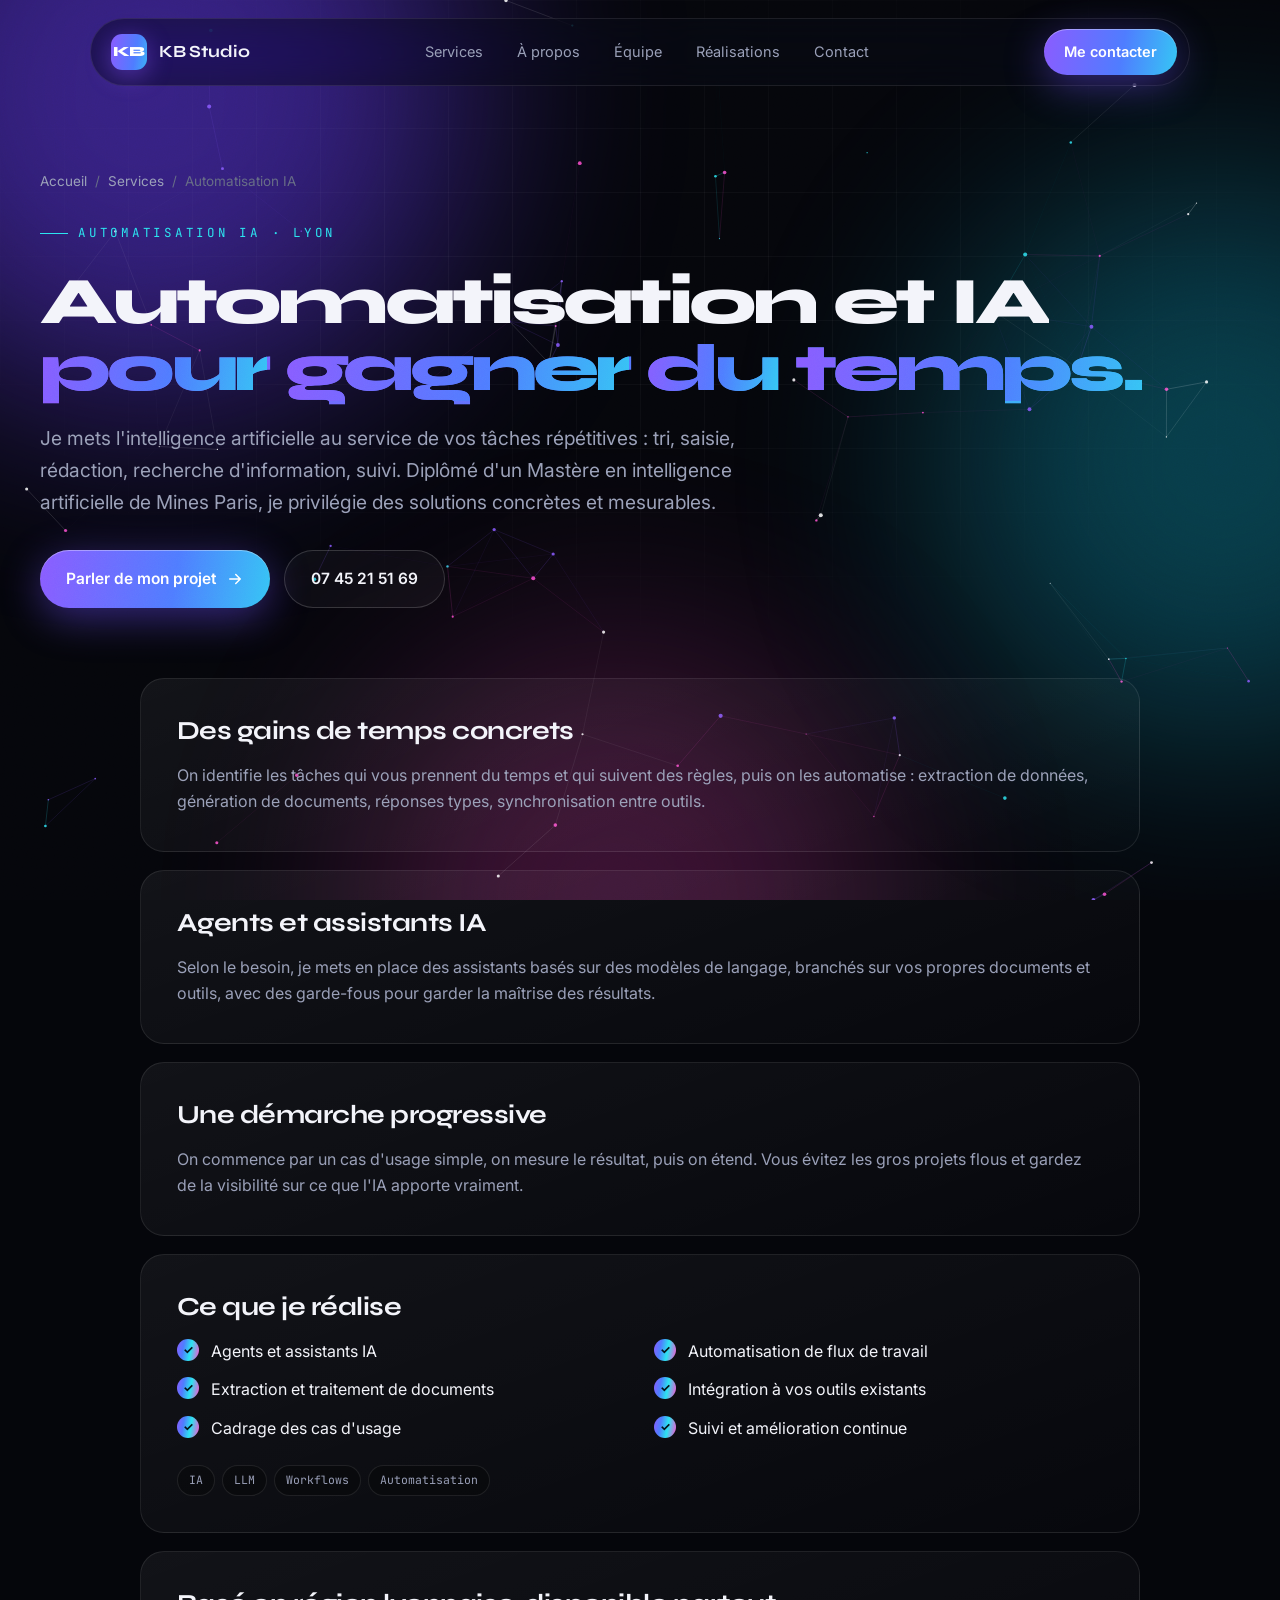
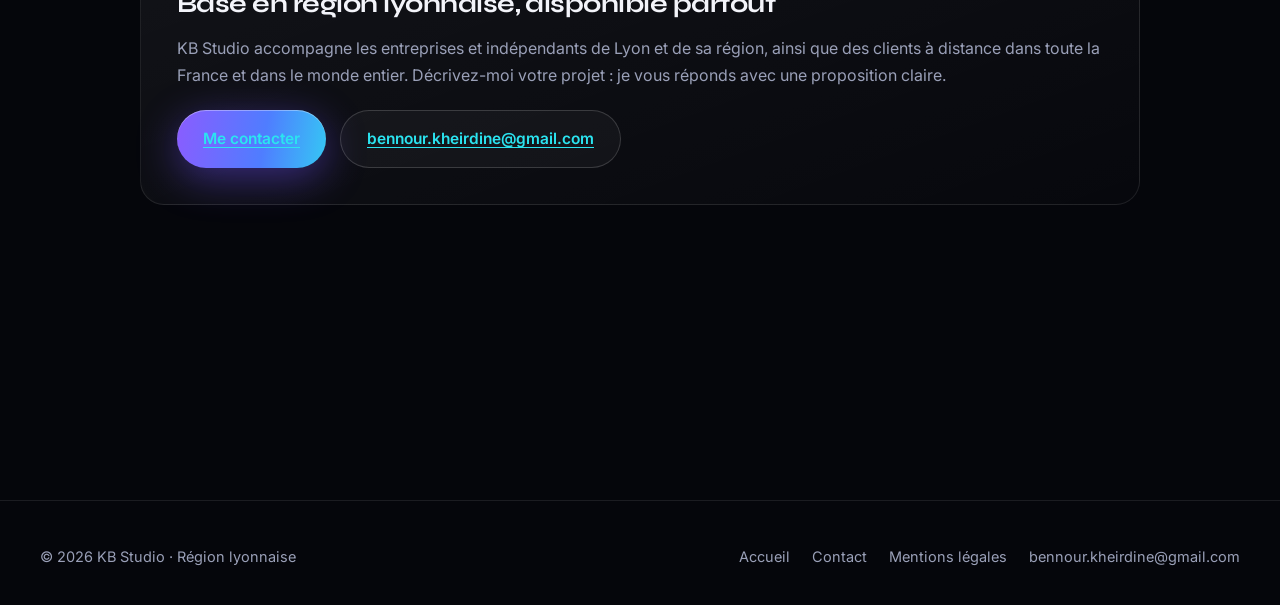
==== automatisation-ia-lyon.html @ 88b9b955 "Add files via upload" ====
<!doctype html>
<html lang="fr">
<head>
  <meta charset="utf-8">
  <meta name="viewport" content="width=device-width, initial-scale=1">
  <title>Automatisation et IA à Lyon | KB Studio</title>
  <meta name="description" content="Automatisation par intelligence artificielle en région lyonnaise : agents, assistants et flux automatisés pour faire gagner du temps à vos équipes.">
  <meta name="author" content="Kheir-dine Bennour">
  <meta name="robots" content="index, follow, max-image-preview:large">
  <link rel="canonical" href="https://kheirdine69.github.io/kb-studio/automatisation-ia-lyon.html">
  <meta property="og:type" content="website">
  <meta property="og:locale" content="fr_FR">
  <meta property="og:site_name" content="KB Studio">
  <meta property="og:title" content="Automatisation et IA à Lyon | KB Studio">
  <meta property="og:description" content="Automatisation par intelligence artificielle en région lyonnaise : agents, assistants et flux automatisés pour faire gagner du temps à vos équipes.">
  <meta property="og:url" content="https://kheirdine69.github.io/kb-studio/automatisation-ia-lyon.html">
  <meta property="og:image" content="https://kheirdine69.github.io/kb-studio/og-image.png">
  <meta name="twitter:card" content="summary_large_image">
  <script type="application/ld+json">{"@context":"https://schema.org","@graph":[{"@type":"Service","name":"Automatisation IA à Lyon","description":"Automatisation par intelligence artificielle en région lyonnaise : agents, assistants et flux automatisés pour faire gagner du temps à vos équipes.","url":"https://kheirdine69.github.io/kb-studio/automatisation-ia-lyon.html","serviceType":"Automatisation IA","provider":{"@type":"ProfessionalService","name":"KB Studio","url":"https://kheirdine69.github.io/kb-studio/","telephone":"+33745215169","email":"bennour.kheirdine@gmail.com"},"areaServed":[{"@type":"City","name":"Lyon"},{"@type":"Country","name":"France"}]},{"@type":"BreadcrumbList","itemListElement":[{"@type":"ListItem","position":1,"name":"Accueil","item":"https://kheirdine69.github.io/kb-studio/"},{"@type":"ListItem","position":2,"name":"Automatisation IA","item":"https://kheirdine69.github.io/kb-studio/automatisation-ia-lyon.html"}]}]}</script>
  <meta name="theme-color" content="#05060b">
  <link rel="icon" href="data:image/svg+xml,%3Csvg xmlns='http://www.w3.org/2000/svg' viewBox='0 0 64 64'%3E%3Cdefs%3E%3ClinearGradient id='g' x1='0' y1='0' x2='1' y2='1'%3E%3Cstop stop-color='%238b5cff'/%3E%3Cstop offset='1' stop-color='%232be4f0'/%3E%3C/linearGradient%3E%3C/defs%3E%3Crect width='64' height='64' rx='18' fill='url(%23g)'/%3E%3Ctext x='32' y='42' font-family='Arial' font-weight='800' font-size='26' fill='white' text-anchor='middle'%3EKB%3C/text%3E%3C/svg%3E">
  <link rel="preconnect" href="https://fonts.googleapis.com">
  <link rel="preconnect" href="https://fonts.gstatic.com" crossorigin>
  <link href="https://fonts.googleapis.com/css2?family=Inter:wght@400;500;600&family=JetBrains+Mono:wght@400;500&family=Syne:wght@600;700;800&display=swap" rel="stylesheet">
  <link rel="stylesheet" href="styles.css">
  <script>document.documentElement.classList.add("js");</script>
</head>
<body>

  <div class="backdrop" aria-hidden="true">
    <div class="blob b1"></div><div class="blob b2"></div><div class="blob b3"></div>
    <div class="grid-bg"></div>
  </div>
  <canvas id="particles" aria-hidden="true"></canvas>
  <div class="grain" aria-hidden="true"></div>
  <div class="progress" aria-hidden="true"></div>
  <div class="cursor-ring" aria-hidden="true"></div>
  <div class="cursor-dot" aria-hidden="true"></div>

  <header class="nav">
    <a class="brand" href="index.html"><span class="brand-mark">KB</span>KB Studio</a>
    <nav class="nav-links" aria-label="Navigation principale">
      <a href="index.html#services" class="active">Services</a>
      <a href="index.html#apropos">À propos</a>
      <a href="index.html#equipe">Équipe</a>
      <a href="index.html#projet">Réalisations</a>
      <a href="contact.html">Contact</a>
    </nav>
    <div class="nav-cta">
      <a class="btn btn-primary btn-sm magnetic" href="contact.html">Me contacter</a>
      <button class="burger" aria-label="Ouvrir le menu" aria-expanded="false"><i></i><i></i></button>
    </div>
  </header>
  <nav class="mobile-menu" aria-label="Menu mobile">
    <a href="index.html">Accueil</a>
    <a href="index.html#services">Services</a>
    <a href="index.html#apropos">À propos</a>
    <a href="index.html#projet">Réalisations</a>
    <a href="contact.html" class="grad">Contact →</a>
  </nav>

  <main>
    <section class="contact-hero svc">
      <div class="wrap">
        <nav class="crumbs reveal" aria-label="Fil d'Ariane"><a href="index.html">Accueil</a><span>/</span><a href="index.html#services">Services</a><span>/</span>Automatisation IA</nav>
        <span class="eyebrow reveal">Automatisation IA · Lyon</span>
        <h1 data-split style="--d:100ms">Automatisation et IA<br><span class="grad">pour gagner du temps.</span></h1>
        <p class="lead reveal" style="--d:500ms">Je mets l'intelligence artificielle au service de vos tâches répétitives : tri, saisie, rédaction, recherche d'information, suivi. Diplômé d'un Mastère en intelligence artificielle de Mines Paris, je privilégie des solutions concrètes et mesurables.</p>
        <div class="hero-actions reveal" style="--d:650ms">
          <a class="btn btn-primary magnetic" href="contact.html">Parler de mon projet
            <svg viewBox="0 0 24 24" fill="none" stroke="currentColor" stroke-width="2" stroke-linecap="round" stroke-linejoin="round"><path d="M5 12h14M13 6l6 6-6 6"/></svg>
          </a>
          <a class="btn btn-ghost magnetic" href="tel:+33745215169">07 45 21 51 69</a>
        </div>
      </div>
    </section>

    <section style="padding-top:30px; padding-bottom:50px">
      <div class="wrap legal wide" data-stagger>
        <article class="legal-card reveal">
          <h2>Des gains de temps concrets</h2>
          <p>On identifie les tâches qui vous prennent du temps et qui suivent des règles, puis on les automatise : extraction de données, génération de documents, réponses types, synchronisation entre outils.</p>
        </article>

        <article class="legal-card reveal">
          <h2>Agents et assistants IA</h2>
          <p>Selon le besoin, je mets en place des assistants basés sur des modèles de langage, branchés sur vos propres documents et outils, avec des garde-fous pour garder la maîtrise des résultats.</p>
        </article>

        <article class="legal-card reveal">
          <h2>Une démarche progressive</h2>
          <p>On commence par un cas d'usage simple, on mesure le résultat, puis on étend. Vous évitez les gros projets flous et gardez de la visibilité sur ce que l'IA apporte vraiment.</p>
        </article>

        <article class="legal-card reveal">
          <h2>Ce que je réalise</h2>
          <ul class="checks">
            <li>Agents et assistants IA</li>
            <li>Automatisation de flux de travail</li>
            <li>Extraction et traitement de documents</li>
            <li>Intégration à vos outils existants</li>
            <li>Cadrage des cas d'usage</li>
            <li>Suivi et amélioration continue</li>
          </ul>
          <div class="tags" style="margin-top:24px"><span>IA</span><span>LLM</span><span>Workflows</span><span>Automatisation</span></div>
        </article>

        <article class="legal-card reveal">
          <h2>Basé en région lyonnaise, disponible partout</h2>
          <p>KB Studio accompagne les entreprises et indépendants de Lyon et de sa région, ainsi que des clients à distance dans toute la France et dans le monde entier. Décrivez-moi votre projet : je vous réponds avec une proposition claire.</p>
          <div class="hero-actions" style="margin-top:22px">
            <a class="btn btn-primary magnetic" href="contact.html">Me contacter</a>
            <a class="btn btn-ghost magnetic" href="mailto:bennour.kheirdine@gmail.com">bennour.kheirdine@gmail.com</a>
          </div>
        </article>

        <article class="legal-card reveal">
          <h2>Mes autres services</h2>
          <div class="related">
            <a class="btn btn-ghost btn-sm" href="creation-site-web-lyon.html">Création de site web</a>
            <a class="btn btn-ghost btn-sm" href="developpement-application-mobile-lyon.html">Application mobile</a>
            <a class="btn btn-ghost btn-sm" href="creation-logiciel-sur-mesure-lyon.html">Logiciel sur mesure</a>
            <a class="btn btn-ghost btn-sm" href="solutions-cloud-lyon.html">Solutions cloud</a>
            <a class="btn btn-ghost btn-sm" href="conseil-informatique-lyon.html">Conseil informatique</a>
          </div>
        </article>
      </div>
    </section>
  </main>

  <footer>
    <div class="wrap">
      <div class="foot">
        <span>© <span data-year>2026</span> KB Studio · Région lyonnaise</span>
        <div class="foot-links">
          <a href="index.html">Accueil</a>
          <a href="contact.html">Contact</a>
          <a href="mentions-legales.html">Mentions légales</a>
          <a href="mailto:bennour.kheirdine@gmail.com">bennour.kheirdine@gmail.com</a>
        </div>
      </div>
    </div>
  </footer>

  <script src="script.js"></script>
</body>
</html>
---- styles.css ----
/* ==========================================================
   Kheir-dine Bennour — Portfolio
   ========================================================== */
:root {
  --bg: #05060b;
  --bg-2: #0a0c15;
  --panel: rgba(255, 255, 255, 0.035);
  --panel-2: rgba(255, 255, 255, 0.06);
  --line: rgba(255, 255, 255, 0.09);
  --line-2: rgba(255, 255, 255, 0.16);
  --text: #f3f4fa;
  --muted: #9aa0b8;
  --dim: #666c85;
  --violet: #8b5cff;
  --blue: #4f7dff;
  --cyan: #2be4f0;
  --pink: #ff4fd0;
  --lime: #b6ff5c;
  --grad: linear-gradient(100deg, #8b5cff 0%, #4f7dff 30%, #2be4f0 60%, #ff4fd0 100%);
  --display: "Syne", "Segoe UI", system-ui, sans-serif;
  --body: "Inter", "Segoe UI", system-ui, sans-serif;
  --mono: "JetBrains Mono", ui-monospace, Consolas, monospace;
  --ease: cubic-bezier(0.16, 1, 0.3, 1);
  --wrap: 1200px;
}

*,
*::before,
*::after { box-sizing: border-box; }

html { scroll-behavior: smooth; -webkit-text-size-adjust: 100%; overflow-x: clip; }
main, footer { overflow-x: clip; }

body {
  margin: 0;
  background: var(--bg);
  color: var(--text);
  font-family: var(--body);
  font-size: 17px;
  line-height: 1.65;
  overflow-x: hidden;
  -webkit-font-smoothing: antialiased;
}

h1, h2, h3, p { margin: 0; }
a { color: inherit; text-decoration: none; }
button { font: inherit; color: inherit; background: none; border: 0; cursor: pointer; }
img, svg, canvas { display: block; max-width: 100%; }
::selection { background: var(--violet); color: #fff; }

::-webkit-scrollbar { width: 10px; }
::-webkit-scrollbar-track { background: var(--bg); }
::-webkit-scrollbar-thumb { background: linear-gradient(var(--violet), var(--cyan)); border-radius: 10px; }

.wrap { width: min(var(--wrap), 100% - 48px); margin-inline: auto; }

/* ---------- Fond : aurores, grille, grain ---------- */
.backdrop { position: fixed; inset: 0; z-index: -2; overflow: hidden; pointer-events: none; }
.blob { position: absolute; border-radius: 50%; filter: blur(110px); opacity: 0.5; will-change: transform; }
.blob.b1 { width: 620px; height: 620px; background: #6a3dff; top: -220px; left: -160px; animation: drift1 22s ease-in-out infinite alternate; }
.blob.b2 { width: 560px; height: 560px; background: #0fb8d8; top: 20%; right: -220px; opacity: 0.32; animation: drift2 26s ease-in-out infinite alternate; }
.blob.b3 { width: 520px; height: 520px; background: #ff3fc4; bottom: -260px; left: 28%; opacity: 0.22; animation: drift3 30s ease-in-out infinite alternate; }
@keyframes drift1 { to { transform: translate(180px, 140px) scale(1.2); } }
@keyframes drift2 { to { transform: translate(-220px, 160px) scale(0.85); } }
@keyframes drift3 { to { transform: translate(140px, -200px) scale(1.25); } }

.grid-bg {
  position: absolute; inset: 0;
  background-image:
    linear-gradient(rgba(255, 255, 255, 0.035) 1px, transparent 1px),
    linear-gradient(90deg, rgba(255, 255, 255, 0.035) 1px, transparent 1px);
  background-size: 64px 64px;
  mask-image: radial-gradient(ellipse 80% 60% at 50% 30%, #000 20%, transparent 75%);
  -webkit-mask-image: radial-gradient(ellipse 80% 60% at 50% 30%, #000 20%, transparent 75%);
}
.grain {
  position: fixed; inset: 0; z-index: 90; pointer-events: none; opacity: 0.07; mix-blend-mode: overlay;
  background-image: url("data:image/svg+xml,%3Csvg xmlns='http://www.w3.org/2000/svg' width='220' height='220'%3E%3Cfilter id='n'%3E%3CfeTurbulence type='fractalNoise' baseFrequency='.9' numOctaves='2' stitchTiles='stitch'/%3E%3C/filter%3E%3Crect width='100%25' height='100%25' filter='url(%23n)'/%3E%3C/svg%3E");
}
#particles { position: fixed; inset: 0; z-index: -1; width: 100%; height: 100%; pointer-events: none; }

/* ---------- Chargement ---------- */
.loader {
  position: fixed; inset: 0; z-index: 200; background: var(--bg);
  display: grid; place-items: center;
  transition: transform 0.9s var(--ease), border-radius 0.9s var(--ease);
}
.loader.done { transform: translateY(-101%); border-radius: 0 0 50% 50% / 0 0 12% 12%; }
.loader-inner { text-align: center; }
.loader-mark {
  font-family: var(--display); font-weight: 800; font-size: clamp(64px, 12vw, 130px); letter-spacing: -0.04em; line-height: 1;
  background: var(--grad); background-size: 200% 100%; -webkit-background-clip: text; background-clip: text; color: transparent;
  animation: shine 2s linear infinite;
}
.loader-bar { width: 220px; height: 2px; background: var(--line); margin: 22px auto 12px; overflow: hidden; border-radius: 2px; }
.loader-bar i { display: block; height: 100%; width: 0; background: var(--grad); }
.loader-count { font-family: var(--mono); font-size: 13px; color: var(--muted); letter-spacing: 0.2em; }
html:not(.js) .loader { display: none; }

/* ---------- Barre de progression + curseur ---------- */
.progress { position: fixed; top: 0; left: 0; height: 3px; width: 100%; transform-origin: 0 50%; transform: scaleX(0); background: var(--grad); z-index: 120; }
.cursor-dot, .cursor-ring { position: fixed; top: 0; left: 0; z-index: 150; pointer-events: none; border-radius: 50%; opacity: 0; }
.cursor-dot { width: 6px; height: 6px; margin: -3px 0 0 -3px; background: #fff; }
.cursor-ring {
  width: 38px; height: 38px; margin: -19px 0 0 -19px; border: 1px solid rgba(255, 255, 255, 0.5);
  transition: width 0.3s var(--ease), height 0.3s var(--ease), margin 0.3s var(--ease), background 0.3s, border-color 0.3s;
}
.cursor-ring.hover { width: 68px; height: 68px; margin: -34px 0 0 -34px; background: rgba(139, 92, 255, 0.18); border-color: rgba(139, 92, 255, 0.8); }
body.has-cursor .cursor-dot, body.has-cursor .cursor-ring { opacity: 1; }
@media (hover: none), (pointer: coarse) { .cursor-dot, .cursor-ring { display: none; } }

/* ---------- Navigation ---------- */
.nav {
  position: fixed; top: 18px; left: 50%; z-index: 100; transform: translateX(-50%);
  width: min(1100px, 100% - 32px);
  display: flex; align-items: center; justify-content: space-between; gap: 16px;
  padding: 10px 12px 10px 20px; border-radius: 999px;
  background: rgba(10, 12, 21, 0.55); border: 1px solid var(--line);
  backdrop-filter: blur(18px) saturate(160%); -webkit-backdrop-filter: blur(18px) saturate(160%);
  transition: transform 0.5s var(--ease), background 0.3s;
}
.nav.hide { transform: translate(-50%, -140%); }
.brand { display: flex; align-items: center; gap: 12px; font-family: var(--display); font-weight: 700; font-size: 17px; letter-spacing: -0.01em; }
.brand-mark {
  width: 36px; height: 36px; border-radius: 11px; display: grid; place-items: center;
  font-size: 14px; font-weight: 800; color: #fff; background: var(--grad); background-size: 220% 220%;
  animation: gradmove 6s ease infinite; box-shadow: 0 6px 24px rgba(139, 92, 255, 0.45);
}
@keyframes gradmove { 0%, 100% { background-position: 0% 50%; } 50% { background-position: 100% 50%; } }
.nav-links { display: flex; align-items: center; gap: 4px; }
.nav-links a { position: relative; padding: 9px 15px; font-size: 14.5px; color: var(--muted); border-radius: 999px; transition: color 0.25s, background 0.25s; }
.nav-links a:hover, .nav-links a.active { color: var(--text); background: var(--panel-2); }
.nav-cta { display: flex; align-items: center; gap: 10px; }
.burger { display: none; width: 44px; height: 44px; border-radius: 50%; background: var(--panel-2); position: relative; }
.burger i { position: absolute; left: 13px; right: 13px; height: 2px; background: #fff; border-radius: 2px; transition: transform 0.35s var(--ease), top 0.35s var(--ease); }
.burger i:nth-child(1) { top: 17px; }
.burger i:nth-child(2) { top: 25px; }
body.menu-open .burger i:nth-child(1) { top: 21px; transform: rotate(45deg); }
body.menu-open .burger i:nth-child(2) { top: 21px; transform: rotate(-45deg); }

.mobile-menu {
  position: fixed; inset: 0; z-index: 95; background: rgba(5, 6, 11, 0.94);
  backdrop-filter: blur(20px); -webkit-backdrop-filter: blur(20px);
  display: flex; flex-direction: column; justify-content: center; gap: 6px; padding: 32px;
  opacity: 0; visibility: hidden; transition: opacity 0.4s, visibility 0.4s;
}
body.menu-open .mobile-menu { opacity: 1; visibility: visible; }
.mobile-menu a { font-family: var(--display); font-weight: 700; font-size: clamp(34px, 9vw, 54px); letter-spacing: -0.03em; line-height: 1.25; transform: translateY(24px); opacity: 0; transition: transform 0.6s var(--ease), opacity 0.6s; }
body.menu-open .mobile-menu a { transform: none; opacity: 1; }
body.menu-open .mobile-menu a:nth-child(2) { transition-delay: 0.05s; }
body.menu-open .mobile-menu a:nth-child(3) { transition-delay: 0.1s; }
body.menu-open .mobile-menu a:nth-child(4) { transition-delay: 0.15s; }
body.menu-open .mobile-menu a:nth-child(5) { transition-delay: 0.2s; }

/* ---------- Boutons ---------- */
.btn {
  position: relative; display: inline-flex; align-items: center; gap: 10px; isolation: isolate;
  padding: 15px 26px; border-radius: 999px; font-weight: 600; font-size: 15.5px; white-space: nowrap;
  transition: transform 0.35s var(--ease), box-shadow 0.35s, background 0.3s, border-color 0.3s; will-change: transform;
}
.btn svg { width: 18px; height: 18px; transition: transform 0.35s var(--ease); }
.btn:hover svg { transform: translateX(4px); }
.btn-primary { color: #fff; background: var(--grad); background-size: 200% 100%; animation: shine 5s linear infinite; box-shadow: 0 10px 40px rgba(111, 80, 255, 0.45), inset 0 1px 0 rgba(255, 255, 255, 0.35); }
.btn-primary:hover { box-shadow: 0 16px 60px rgba(79, 125, 255, 0.65), inset 0 1px 0 rgba(255, 255, 255, 0.35); }
.btn-ghost { border: 1px solid var(--line-2); background: var(--panel); }
.btn-ghost:hover { background: var(--panel-2); border-color: rgba(255, 255, 255, 0.35); }
.btn-sm { padding: 11px 20px; font-size: 14.5px; }
@keyframes shine { to { background-position: -200% 0; } }

/* ---------- Texte ---------- */
.grad, .grad .wi {
  background: var(--grad); background-size: 200% 100%;
  -webkit-background-clip: text; background-clip: text; color: transparent;
  animation: shine 7s linear infinite;
}
.eyebrow { display: inline-flex; align-items: center; gap: 10px; font-family: var(--mono); font-size: 12.5px; letter-spacing: 0.22em; text-transform: uppercase; color: var(--cyan); }
.eyebrow::before { content: ""; width: 28px; height: 1px; background: currentColor; }
.title { font-family: var(--display); font-weight: 800; font-size: clamp(36px, 5.6vw, 72px); line-height: 1.04; letter-spacing: -0.035em; margin-top: 18px; }
.lead { color: var(--muted); font-size: clamp(17px, 1.5vw, 19.5px); max-width: 620px; margin-top: 22px; }

.w { display: inline-block; overflow: hidden; vertical-align: top; padding-bottom: 0.12em; margin-bottom: -0.12em; }
.wi { display: inline-block; }
html.js [data-split] .wi { transform: translateY(110%) rotate(6deg); transform-origin: 0 100%; transition: transform 1s var(--ease); transition-delay: calc(var(--i, 0) * 45ms + var(--d, 0ms)); }
html.js [data-split].in .wi { transform: none; }

html.js .reveal { opacity: 0; transform: translateY(42px); filter: blur(8px); transition: opacity 0.9s var(--ease), transform 0.9s var(--ease), filter 0.9s var(--ease); transition-delay: var(--d, 0ms); }
html.js .reveal.in { opacity: 1; transform: none; filter: none; }

section { position: relative; padding: clamp(90px, 12vw, 170px) 0; }
.sec-head { display: flex; align-items: flex-end; justify-content: space-between; gap: 32px; flex-wrap: wrap; margin-bottom: clamp(44px, 6vw, 80px); }
.ghost-num { font-family: var(--display); font-weight: 800; font-size: clamp(90px, 15vw, 210px); line-height: 0.8; letter-spacing: -0.06em; color: transparent; -webkit-text-stroke: 1px rgba(255, 255, 255, 0.1); user-select: none; }

/* ---------- Hero ---------- */
.hero { min-height: 100svh; display: flex; align-items: center; padding: 150px 0 110px; }
.hero-inner { position: relative; }
.hero-inner > :not(.orbit) { position: relative; z-index: 1; }
.badge { display: inline-flex; align-items: center; gap: 10px; padding: 8px 16px 8px 12px; border-radius: 999px; border: 1px solid var(--line-2); background: var(--panel); font-size: 13.5px; color: var(--muted); backdrop-filter: blur(10px); }
.pulse { position: relative; width: 8px; height: 8px; border-radius: 50%; background: var(--lime); box-shadow: 0 0 12px var(--lime); }
.pulse::after { content: ""; position: absolute; inset: -5px; border-radius: 50%; border: 1px solid var(--lime); animation: ping 1.8s ease-out infinite; }
@keyframes ping { from { transform: scale(0.5); opacity: 1; } to { transform: scale(2); opacity: 0; } }
.hero h1 { font-family: var(--display); font-weight: 800; font-size: clamp(36px, 8.6vw, 124px); line-height: 0.98; letter-spacing: -0.05em; margin: 30px 0 0; }
.hero h1 .outline { color: transparent; -webkit-text-stroke: 1.5px rgba(255, 255, 255, 0.55); }
.hero-sub { display: grid; grid-template-columns: 1.1fr 1fr; gap: 48px; align-items: end; margin-top: 46px; }
.typed-line { font-family: var(--display); font-weight: 600; font-size: clamp(21px, 2.6vw, 34px); letter-spacing: -0.02em; line-height: 1.25; min-height: 2.6em; }
.typed { color: var(--cyan); }
.caret { display: inline-block; width: 3px; height: 1em; margin-left: 4px; background: var(--cyan); vertical-align: -0.12em; animation: blink 1s steps(1) infinite; }
@keyframes blink { 50% { opacity: 0; } }
.hero-desc { color: var(--muted); font-size: 18px; max-width: 480px; }
.hero-actions { display: flex; gap: 14px; flex-wrap: wrap; margin-top: 30px; }
.scroll-hint { position: absolute; left: 50%; bottom: 30px; transform: translateX(-50%); display: flex; flex-direction: column; align-items: center; gap: 10px; font-family: var(--mono); font-size: 11px; letter-spacing: 0.3em; color: var(--dim); text-transform: uppercase; }
.scroll-hint i { width: 1px; height: 46px; background: linear-gradient(var(--cyan), transparent); animation: drop 2s var(--ease) infinite; transform-origin: top; }
@keyframes drop { 0% { transform: scaleY(0); } 50% { transform: scaleY(1); transform-origin: top; } 51% { transform-origin: bottom; } 100% { transform: scaleY(0); transform-origin: bottom; } }

.orbit { position: absolute; right: -6%; top: -8%; width: clamp(260px, 34vw, 520px); aspect-ratio: 1; pointer-events: none; opacity: 0.9; }
.orbit span { position: absolute; inset: 0; border-radius: 50%; border: 1px solid rgba(255, 255, 255, 0.1); animation: spin 26s linear infinite; }
.orbit span:nth-child(2) { inset: 14%; border-style: dashed; border-color: rgba(43, 228, 240, 0.25); animation-duration: 18s; animation-direction: reverse; }
.orbit span:nth-child(3) { inset: 29%; border-color: rgba(139, 92, 255, 0.4); animation-duration: 12s; }
.orbit span::before { content: ""; position: absolute; top: -5px; left: 50%; width: 10px; height: 10px; margin-left: -5px; border-radius: 50%; background: var(--cyan); box-shadow: 0 0 20px 4px var(--cyan); }
.orbit span:nth-child(2)::before { background: var(--pink); box-shadow: 0 0 20px 4px var(--pink); }
.orbit span:nth-child(3)::before { background: var(--violet); box-shadow: 0 0 20px 4px var(--violet); }
.orbit b { position: absolute; inset: 41%; border-radius: 50%; background: radial-gradient(circle at 30% 30%, #fff, var(--violet) 40%, #1a0f4d 80%); box-shadow: 0 0 80px 10px rgba(139, 92, 255, 0.6); animation: breathe 5s ease-in-out infinite; }
@keyframes spin { to { transform: rotate(360deg); } }
@keyframes breathe { 50% { transform: scale(1.12); } }

/* ---------- Bandeau défilant ---------- */
.marquee { overflow: hidden; border-block: 1px solid var(--line); padding: 26px 0; background: rgba(255, 255, 255, 0.015); transform: rotate(-1.2deg) scale(1.03); }
.marquee-track { display: flex; width: max-content; animation: marquee 34s linear infinite; }
.marquee:hover .marquee-track { animation-play-state: paused; }
.marquee-track span { display: inline-flex; align-items: center; gap: 36px; padding-right: 36px; font-family: var(--display); font-weight: 700; font-size: clamp(24px, 3.4vw, 46px); letter-spacing: -0.02em; white-space: nowrap; }
.marquee-track span:nth-child(even) { color: transparent; -webkit-text-stroke: 1px rgba(255, 255, 255, 0.45); }
.marquee-track span::after { content: "✦"; font-size: 0.55em; color: var(--cyan); -webkit-text-stroke: 0; }
@keyframes marquee { to { transform: translateX(-50%); } }

/* ---------- Cartes de services ---------- */
.cards { display: grid; grid-template-columns: repeat(3, 1fr); gap: 20px; perspective: 1400px; }
.card {
  --mx: 50%; --my: 50%; --c: var(--violet);
  position: relative; padding: 34px 30px 32px; border-radius: 26px; overflow: hidden;
  background: linear-gradient(160deg, rgba(255, 255, 255, 0.06), rgba(255, 255, 255, 0.015));
  border: 1px solid var(--line); transform-style: preserve-3d;
  transition: transform 0.5s var(--ease), border-color 0.4s, box-shadow 0.4s;
}
.card::before { content: ""; position: absolute; inset: 0; background: radial-gradient(420px circle at var(--mx) var(--my), color-mix(in srgb, var(--c) 28%, transparent), transparent 60%); opacity: 0; transition: opacity 0.4s; }
.card::after { content: ""; position: absolute; inset: 0; border-radius: inherit; padding: 1px; background: radial-gradient(260px circle at var(--mx) var(--my), var(--c), transparent 70%); -webkit-mask: linear-gradient(#000 0 0) content-box, linear-gradient(#000 0 0); -webkit-mask-composite: xor; mask-composite: exclude; opacity: 0; transition: opacity 0.4s; pointer-events: none; }
.card:hover { border-color: transparent; box-shadow: 0 30px 80px -30px color-mix(in srgb, var(--c) 60%, transparent); }
.card:hover::before, .card:hover::after { opacity: 1; }
.card > * { position: relative; transform: translateZ(30px); }
.card-icon { width: 60px; height: 60px; border-radius: 18px; display: grid; place-items: center; color: var(--c); background: color-mix(in srgb, var(--c) 14%, transparent); border: 1px solid color-mix(in srgb, var(--c) 40%, transparent); transition: transform 0.6s var(--ease), box-shadow 0.4s; }
.card:hover .card-icon { transform: translateZ(50px) rotate(-8deg) scale(1.08); box-shadow: 0 0 40px color-mix(in srgb, var(--c) 55%, transparent); }
.card-icon svg { width: 28px; height: 28px; fill: none; stroke: currentColor; stroke-width: 1.6; stroke-linecap: round; stroke-linejoin: round; }
.card-icon svg * { stroke-dasharray: 120; stroke-dashoffset: 0; }
.card:hover .card-icon svg * { animation: draw 1.1s var(--ease); }
@keyframes draw { from { stroke-dashoffset: 120; } to { stroke-dashoffset: 0; } }
.card-num { position: absolute; top: 28px; right: 28px; font-family: var(--mono); font-size: 12px; color: var(--dim); letter-spacing: 0.15em; }
.card h3 { font-family: var(--display); font-weight: 700; font-size: 24px; letter-spacing: -0.02em; margin: 26px 0 10px; }
.card p { color: var(--muted); font-size: 15.5px; }
.tags { display: flex; flex-wrap: wrap; gap: 7px; margin-top: 22px; }
.tags span { font-family: var(--mono); font-size: 11.5px; padding: 5px 11px; border-radius: 999px; border: 1px solid var(--line); color: var(--muted); background: rgba(0, 0, 0, 0.25); }

/* ---------- À propos ---------- */
.about-grid { display: grid; grid-template-columns: 1fr 1fr; gap: clamp(36px, 6vw, 90px); align-items: center; }
.about-grid .title { font-size: clamp(32px, 4.1vw, 56px); }
.about-text p + p { margin-top: 18px; }
.about-text p { color: var(--muted); font-size: 18px; }
.about-text strong { color: var(--text); font-weight: 600; }
.stats { display: grid; grid-template-columns: repeat(3, 1fr); gap: 14px; margin-top: 40px; }
.stat { padding: 22px 18px; border-radius: 20px; border: 1px solid var(--line); background: var(--panel); }
.stat b { display: block; font-family: var(--display); font-weight: 800; font-size: clamp(34px, 4vw, 52px); line-height: 1; letter-spacing: -0.04em; }
.stat span { display: block; margin-top: 8px; font-size: 13.5px; color: var(--muted); line-height: 1.35; }

.terminal { border-radius: 22px; border: 1px solid var(--line-2); background: rgba(8, 10, 18, 0.8); backdrop-filter: blur(14px); box-shadow: 0 50px 120px -40px rgba(111, 80, 255, 0.55); overflow: hidden; transform: perspective(1200px) rotateY(-9deg) rotateX(4deg); transition: transform 0.9s var(--ease); }
.terminal:hover { transform: perspective(1200px) rotateY(0) rotateX(0); }
.term-bar { display: flex; align-items: center; gap: 8px; padding: 14px 18px; border-bottom: 1px solid var(--line); }
.term-bar i { width: 12px; height: 12px; border-radius: 50%; background: #ff5f57; }
.term-bar i:nth-child(2) { background: #febc2e; }
.term-bar i:nth-child(3) { background: #28c840; }
.term-bar span { margin-left: 10px; font-family: var(--mono); font-size: 12.5px; color: var(--dim); }
.term-body { padding: 24px 22px 28px; font-family: var(--mono); font-size: clamp(12px, 1.15vw, 14.5px); line-height: 1.9; overflow-x: auto; }
.term-body div { white-space: pre; }
html.js .term-body div { opacity: 0; transform: translateX(-12px); transition: opacity 0.5s, transform 0.5s var(--ease); transition-delay: calc(var(--i) * 110ms + 300ms); }
html.js .terminal.in .term-body div { opacity: 1; transform: none; }
.k { color: #c792ea; } .v { color: #82aaff; } .s { color: #c3e88d; } .n { color: #f78c6c; } .c { color: #5c6585; } .p { color: #89ddff; }

/* ---------- Équipe ---------- */
.team { display: grid; grid-template-columns: 1fr 1fr; gap: 20px; margin-top: clamp(36px, 5vw, 60px); }
.member { --c: var(--violet); position: relative; display: flex; gap: 24px; align-items: flex-start; padding: 32px; border-radius: 26px; overflow: hidden; border: 1px solid var(--line); background: linear-gradient(160deg, rgba(255, 255, 255, 0.06), rgba(255, 255, 255, 0.015)); transition: transform 0.5s var(--ease), border-color 0.4s, box-shadow 0.4s; }
.member::before { content: ""; position: absolute; width: 280px; height: 280px; right: -110px; top: -130px; border-radius: 50%; background: var(--c); filter: blur(90px); opacity: 0.22; transition: opacity 0.5s; }
.member:hover { transform: translateY(-8px); border-color: color-mix(in srgb, var(--c) 55%, transparent); box-shadow: 0 30px 80px -30px color-mix(in srgb, var(--c) 60%, transparent); }
.member:hover::before { opacity: 0.45; }
.member > * { position: relative; }
.avatar { flex: none; width: 84px; height: 84px; border-radius: 26px; display: grid; place-items: center; font-family: var(--display); font-weight: 800; font-size: 26px; letter-spacing: -0.03em; color: #fff; background: linear-gradient(140deg, var(--c), color-mix(in srgb, var(--c) 35%, #0a0c15)); box-shadow: 0 14px 40px -10px var(--c), inset 0 1px 0 rgba(255, 255, 255, 0.4); transition: transform 0.6s var(--ease); }
.member:hover .avatar { transform: rotate(-6deg) scale(1.06); }
.member h3 { font-family: var(--display); font-weight: 700; font-size: clamp(22px, 2.3vw, 28px); letter-spacing: -0.02em; line-height: 1.2; }
.role { font-family: var(--mono); font-size: 12.5px; letter-spacing: 0.08em; text-transform: uppercase; color: var(--c); margin: 8px 0 12px; }
.member p { color: var(--muted); font-size: 15.5px; }
@media (max-width: 1000px) { .team { grid-template-columns: 1fr; } }
@media (max-width: 640px) { .member { flex-direction: column; gap: 18px; padding: 26px 22px; } .avatar { width: 68px; height: 68px; border-radius: 20px; font-size: 21px; } }

/* ---------- Parcours ---------- */
.timeline { position: relative; display: grid; gap: 26px; padding-left: 54px; }
.timeline::before { content: ""; position: absolute; left: 17px; top: 8px; bottom: 8px; width: 2px; background: var(--line); }
.timeline-fill { position: absolute; left: 17px; top: 8px; width: 2px; height: calc((100% - 16px) * var(--p, 0)); background: linear-gradient(var(--violet), var(--cyan), var(--pink)); box-shadow: 0 0 18px var(--cyan); }
.tl-item { position: relative; padding: 34px 34px 32px; border-radius: 26px; border: 1px solid var(--line); background: linear-gradient(160deg, rgba(255, 255, 255, 0.055), rgba(255, 255, 255, 0.012)); transition: border-color 0.4s, transform 0.5s var(--ease); }
.tl-item:hover { border-color: var(--line-2); transform: translateX(8px); }
.tl-item::before { content: ""; position: absolute; left: -46px; top: 40px; width: 18px; height: 18px; border-radius: 50%; background: var(--bg); border: 2px solid var(--cyan); box-shadow: 0 0 0 6px rgba(43, 228, 240, 0.12), 0 0 22px var(--cyan); }
.tl-top { display: flex; align-items: center; justify-content: space-between; gap: 16px; flex-wrap: wrap; }
.tl-kind { font-family: var(--mono); font-size: 12px; letter-spacing: 0.2em; text-transform: uppercase; color: var(--cyan); }
.tl-level { font-family: var(--mono); font-size: 12px; padding: 5px 12px; border-radius: 999px; border: 1px solid var(--line-2); color: var(--muted); }
.tl-item h3 { font-family: var(--display); font-weight: 700; font-size: clamp(24px, 3vw, 36px); letter-spacing: -0.03em; line-height: 1.15; margin: 14px 0 6px; }
.tl-school { font-weight: 600; font-size: 17px; }
.tl-item p { color: var(--muted); margin-top: 12px; max-width: 720px; }

/* ---------- Projet ---------- */
.project { display: grid; grid-template-columns: 1.05fr 0.95fr; gap: clamp(30px, 5vw, 70px); align-items: center; padding: clamp(28px, 5vw, 64px); border-radius: 36px; border: 1px solid var(--line); background: radial-gradient(900px circle at 85% 20%, rgba(43, 228, 240, 0.13), transparent 55%), radial-gradient(700px circle at 10% 90%, rgba(139, 92, 255, 0.18), transparent 55%), rgba(255, 255, 255, 0.025); overflow: hidden; }
.project h3 { font-family: var(--display); font-weight: 800; font-size: clamp(48px, 7vw, 96px); letter-spacing: -0.05em; line-height: 1; margin: 16px 0 18px; }
.project p { color: var(--muted); font-size: 18px; max-width: 480px; }
.project ul { list-style: none; padding: 0; margin: 26px 0 0; display: grid; gap: 12px; }
.project li { display: flex; gap: 12px; align-items: flex-start; color: var(--text); font-size: 16px; }
.project li::before { content: ""; flex: none; width: 20px; height: 20px; margin-top: 3px; border-radius: 50%; background: var(--grad); -webkit-mask: url("data:image/svg+xml,%3Csvg xmlns='http://www.w3.org/2000/svg' viewBox='0 0 20 20'%3E%3Cpath fill-rule='evenodd' d='M10 0a10 10 0 100 20 10 10 0 000-20zm4.7 7.7l-5.5 5.6a1 1 0 01-1.4 0L5.3 10.8a1 1 0 111.4-1.4l1.8 1.8 4.8-4.9a1 1 0 111.4 1.4z'/%3E%3C/svg%3E") center / contain no-repeat; mask: url("data:image/svg+xml,%3Csvg xmlns='http://www.w3.org/2000/svg' viewBox='0 0 20 20'%3E%3Cpath fill-rule='evenodd' d='M10 0a10 10 0 100 20 10 10 0 000-20zm4.7 7.7l-5.5 5.6a1 1 0 01-1.4 0L5.3 10.8a1 1 0 111.4-1.4l1.8 1.8 4.8-4.9a1 1 0 111.4 1.4z'/%3E%3C/svg%3E") center / contain no-repeat; }

.phone-stage { position: relative; display: grid; place-items: center; min-height: 520px; }
.phone-stage::before { content: ""; position: absolute; width: 78%; aspect-ratio: 1; border-radius: 50%; background: radial-gradient(circle, rgba(43, 228, 240, 0.35), transparent 65%); filter: blur(30px); animation: breathe 6s ease-in-out infinite; }
.phone { position: relative; width: 262px; height: 530px; border-radius: 44px; padding: 10px; background: linear-gradient(145deg, #2a2d3d, #0c0d14); box-shadow: 0 60px 120px -30px rgba(0, 0, 0, 0.9), inset 0 0 0 1.5px rgba(255, 255, 255, 0.16); animation: float 7s ease-in-out infinite; }
@keyframes float { 0%, 100% { transform: translateY(0) rotate(-4deg); } 50% { transform: translateY(-20px) rotate(-1.5deg); } }
.phone::before { content: ""; position: absolute; top: 20px; left: 50%; width: 84px; height: 24px; margin-left: -42px; border-radius: 20px; background: #000; z-index: 3; }
.screen { position: relative; width: 100%; height: 100%; border-radius: 35px; overflow: hidden; background: #0b1020; }
.screen svg { width: 100%; height: 100%; }
.route { stroke-dasharray: 900; stroke-dashoffset: 900; animation: route 6s var(--ease) infinite; }
@keyframes route { 0% { stroke-dashoffset: 900; } 60%, 100% { stroke-dashoffset: 0; } }
.stop { transform-box: fill-box; transform-origin: center; animation: pop 6s var(--ease) infinite; animation-delay: var(--t); }
@keyframes pop { 0%, 4% { transform: scale(0); } 10% { transform: scale(1.35); } 14%, 100% { transform: scale(1); } }
.sheet { position: absolute; left: 10px; right: 10px; bottom: 10px; padding: 14px 16px; border-radius: 22px; background: rgba(15, 20, 38, 0.88); border: 1px solid rgba(255, 255, 255, 0.12); backdrop-filter: blur(10px); font-size: 12px; }
.sheet b { display: block; font-family: var(--display); font-size: 15px; }
.sheet span { color: var(--muted); }
.sheet .bar { height: 5px; border-radius: 5px; background: rgba(255, 255, 255, 0.1); margin-top: 10px; overflow: hidden; }
.sheet .bar i { display: block; height: 100%; width: 100%; border-radius: 5px; background: var(--grad); transform-origin: left; animation: fill 6s var(--ease) infinite; }
@keyframes fill { 0% { transform: scaleX(0); } 60%, 100% { transform: scaleX(1); } }
.chip { position: absolute; z-index: 2; padding: 10px 16px; border-radius: 14px; font-family: var(--mono); font-size: 12px; background: rgba(12, 14, 24, 0.85); border: 1px solid var(--line-2); backdrop-filter: blur(10px); box-shadow: 0 20px 50px -20px #000; animation: bob 5s ease-in-out infinite; }
.chip.c1 { top: 12%; left: 0; color: var(--cyan); }
.chip.c2 { top: 44%; right: -2%; color: var(--pink); animation-delay: -1.6s; }
.chip.c3 { bottom: 10%; left: 4%; color: var(--lime); animation-delay: -3s; }
@keyframes bob { 50% { transform: translateY(-14px); } }

/* ---------- Projet Excel ---------- */
.project + .project { margin-top: 28px; }
.project h3.long { font-size: clamp(34px, 4.6vw, 62px); line-height: 1.05; }
.project.alt { grid-template-columns: 0.95fr 1.05fr; background: radial-gradient(900px circle at 15% 15%, rgba(182, 255, 92, 0.1), transparent 55%), radial-gradient(700px circle at 90% 90%, rgba(79, 125, 255, 0.18), transparent 55%), rgba(255, 255, 255, 0.025); }
.project.alt .phone-stage { order: -1; min-height: 420px; }
.xl-stage { padding: 46px 0; }
.xl-stage .chip.c1 { top: 0; left: 4%; }
.xl-stage .chip.c3 { bottom: 0; left: auto; right: 4%; }
.xl-stage::before { background: radial-gradient(circle, rgba(182, 255, 92, 0.28), transparent 65%); }
.xl { position: relative; width: min(440px, 100%); border-radius: 18px; overflow: hidden; background: #0d1222; border: 1px solid var(--line-2); box-shadow: 0 50px 100px -30px rgba(0, 0, 0, 0.9); animation: float 8s ease-in-out infinite; }
.xl-bar { display: flex; align-items: center; gap: 7px; padding: 12px 16px; background: #131a30; border-bottom: 1px solid var(--line); }
.xl-bar i { width: 10px; height: 10px; border-radius: 50%; background: #ff5f57; }
.xl-bar i:nth-child(2) { background: #febc2e; }
.xl-bar i:nth-child(3) { background: #28c840; }
.xl-bar span { margin-left: 8px; font-family: var(--mono); font-size: 12px; color: var(--dim); }
.xl-row { display: grid; grid-template-columns: 1.3fr 1.2fr 0.9fr; align-items: center; gap: 8px; padding: 13px 16px; font-size: 13.5px; border-bottom: 1px solid var(--line); }
.xl-row:last-child { border-bottom: 0; }
.xl-row span:first-child { color: var(--text); font-weight: 500; }
.xl-row span { color: var(--muted); }
.xl-head { background: rgba(182, 255, 92, 0.08); }
.xl-head span { font-family: var(--mono); font-size: 11px; letter-spacing: 0.08em; text-transform: uppercase; color: var(--lime); }
.xl-row em { justify-self: start; font-style: normal; font-size: 12px; padding: 4px 10px; border-radius: 999px; color: var(--lime); background: rgba(182, 255, 92, 0.12); border: 1px solid rgba(182, 255, 92, 0.35); animation: tick 6s var(--ease) infinite; animation-delay: var(--t); }
@keyframes tick { 0%, 4% { opacity: 0; transform: scale(0.6); } 10% { opacity: 1; transform: scale(1.12); } 14%, 92% { opacity: 1; transform: scale(1); } 100% { opacity: 0; } }
@media (max-width: 1000px) { .project.alt { grid-template-columns: 1fr; } .project.alt .phone-stage { order: 0; } }
@media (max-width: 640px) { .xl-row { font-size: 12px; padding: 11px 12px; } .xl-row em { font-size: 11px; padding: 3px 8px; } }
@media (prefers-reduced-motion: reduce) { .xl-row em { opacity: 1; transform: none; } }

/* ---------- Méthode ---------- */
.steps { display: grid; grid-template-columns: repeat(4, 1fr); gap: 18px; counter-reset: step; }
.step { position: relative; padding: 30px 26px; border-radius: 24px; border: 1px solid var(--line); background: var(--panel); overflow: hidden; transition: transform 0.5s var(--ease), background 0.4s, border-color 0.4s; }
.step:hover { transform: translateY(-10px); background: var(--panel-2); border-color: var(--line-2); }
.step::before { counter-increment: step; content: "0" counter(step); display: block; font-family: var(--display); font-weight: 800; font-size: 60px; line-height: 1; letter-spacing: -0.05em; background: var(--grad); -webkit-background-clip: text; background-clip: text; color: transparent; opacity: 0.9; }
.step::after { content: ""; position: absolute; left: 0; bottom: 0; height: 3px; width: 100%; background: var(--grad); transform: scaleX(0); transform-origin: left; transition: transform 0.6s var(--ease); }
.step:hover::after { transform: scaleX(1); }
.step h3 { font-family: var(--display); font-size: 21px; font-weight: 700; margin: 20px 0 8px; letter-spacing: -0.02em; }
.step p { color: var(--muted); font-size: 15px; }

/* ---------- Appel à l'action ---------- */
.cta-box { position: relative; text-align: center; padding: clamp(60px, 10vw, 130px) 24px; border-radius: 40px; overflow: hidden; border: 1px solid var(--line-2); background: #0a0b16; }
.cta-box::before { content: ""; position: absolute; inset: -60%; background: conic-gradient(from 0deg, #8b5cff, #2be4f0, #ff4fd0, #4f7dff, #8b5cff); filter: blur(90px); opacity: 0.4; animation: spin 16s linear infinite; }
.cta-box > * { position: relative; }
.cta-box h2 { font-family: var(--display); font-weight: 800; font-size: clamp(40px, 8vw, 116px); line-height: 0.98; letter-spacing: -0.05em; }
.cta-box p { color: #c9cde0; font-size: 19px; max-width: 540px; margin: 24px auto 38px; }
.cta-actions { display: flex; justify-content: center; gap: 14px; flex-wrap: wrap; }

/* ---------- Pied de page ---------- */
footer { border-top: 1px solid var(--line); padding: 44px 0 36px; }
.foot { display: flex; justify-content: space-between; align-items: center; gap: 24px; flex-wrap: wrap; color: var(--muted); font-size: 14.5px; }
.foot-links { display: flex; gap: 22px; flex-wrap: wrap; }
.foot-links a { position: relative; transition: color 0.25s; }
.foot-links a::after { content: ""; position: absolute; left: 0; bottom: -3px; width: 100%; height: 1px; background: var(--cyan); transform: scaleX(0); transform-origin: right; transition: transform 0.4s var(--ease); }
.foot-links a:hover { color: var(--text); }
.foot-links a:hover::after { transform: scaleX(1); transform-origin: left; }
.giant { font-family: var(--display); font-weight: 800; font-size: clamp(30px, 8.7vw, 150px); line-height: 0.9; letter-spacing: -0.06em; text-align: center; white-space: nowrap; margin-top: 44px; color: transparent; -webkit-text-stroke: 1px rgba(255, 255, 255, 0.13); background: linear-gradient(180deg, rgba(255, 255, 255, 0.1), transparent 85%); -webkit-background-clip: text; background-clip: text; user-select: none; }

/* ---------- Page contact ---------- */
.contact-hero { padding: 170px 0 40px; }
.contact-hero h1 { font-family: var(--display); font-weight: 800; font-size: clamp(34px, 6.6vw, 96px); line-height: 0.93; letter-spacing: -0.055em; margin-top: 24px; }
.contact-grid { display: grid; grid-template-columns: 0.9fr 1.1fr; gap: 22px; align-items: start; padding-bottom: 120px; }
.contact-side { display: grid; gap: 18px; }
.c-card { --c: var(--violet); --mx: 50%; --my: 50%; position: relative; display: block; padding: 30px; border-radius: 28px; overflow: hidden; border: 1px solid var(--line); background: linear-gradient(160deg, rgba(255, 255, 255, 0.06), rgba(255, 255, 255, 0.015)); transition: transform 0.5s var(--ease), border-color 0.4s, box-shadow 0.4s; }
.c-card::before { content: ""; position: absolute; inset: 0; background: radial-gradient(380px circle at var(--mx) var(--my), color-mix(in srgb, var(--c) 30%, transparent), transparent 60%); opacity: 0; transition: opacity 0.4s; }
.c-card:hover { transform: translateY(-6px); border-color: color-mix(in srgb, var(--c) 60%, transparent); box-shadow: 0 30px 80px -30px color-mix(in srgb, var(--c) 60%, transparent); }
.c-card:hover::before { opacity: 1; }
.c-card > * { position: relative; }
.c-label { font-family: var(--mono); font-size: 12px; letter-spacing: 0.22em; text-transform: uppercase; color: var(--c); }
.c-value { display: block; font-family: var(--display); font-weight: 700; font-size: clamp(16px, 1.7vw, 24px); letter-spacing: -0.02em; margin: 14px 0 20px; overflow-wrap: anywhere; line-height: 1.2; }
.c-row { display: flex; gap: 10px; flex-wrap: wrap; }
.copy.ok { border-color: var(--lime); color: var(--lime); }
.c-note { padding: 24px 28px; border-radius: 24px; border: 1px dashed var(--line-2); color: var(--muted); font-size: 15.5px; }
.c-note b { color: var(--text); }

.form { position: relative; padding: clamp(26px, 4vw, 44px); border-radius: 32px; border: 1px solid var(--line-2); background: rgba(10, 12, 21, 0.7); backdrop-filter: blur(16px); box-shadow: 0 50px 120px -50px rgba(111, 80, 255, 0.6); }
.form h2 { font-family: var(--display); font-weight: 700; font-size: clamp(26px, 3vw, 36px); letter-spacing: -0.03em; }
.form > p { color: var(--muted); margin: 8px 0 28px; font-size: 15.5px; }
.field { position: relative; margin-bottom: 16px; }
.field input, .field textarea, .field select { width: 100%; padding: 26px 18px 10px; border-radius: 16px; border: 1px solid var(--line); background: rgba(255, 255, 255, 0.04); color: var(--text); font: inherit; font-size: 16px; outline: none; transition: border-color 0.3s, background 0.3s, box-shadow 0.3s; }
.field textarea { min-height: 150px; resize: vertical; }
.field select { appearance: none; -webkit-appearance: none; }
.field select option { background: #0d0f1a; color: var(--text); }
.field label { position: absolute; left: 18px; top: 18px; color: var(--dim); pointer-events: none; transition: transform 0.25s var(--ease), color 0.25s; transform-origin: left top; }
.field input:focus, .field textarea:focus, .field select:focus { border-color: var(--violet); background: rgba(139, 92, 255, 0.07); box-shadow: 0 0 0 4px rgba(139, 92, 255, 0.16); }
.field input:focus + label, .field input:not(:placeholder-shown) + label,
.field textarea:focus + label, .field textarea:not(:placeholder-shown) + label,
.field select + label { transform: translateY(-11px) scale(0.74); color: var(--cyan); }
.row2 { display: grid; grid-template-columns: 1fr 1fr; gap: 16px; }
.form .btn { width: 100%; justify-content: center; margin-top: 8px; padding: 18px; font-size: 16.5px; }
.form-hint { margin-top: 14px; font-size: 13.5px; color: var(--dim); text-align: center; }

/* ---------- Pages de services ---------- */
.sr-only { position: absolute; width: 1px; height: 1px; padding: 0; margin: -1px; overflow: hidden; clip: rect(0, 0, 0, 0); white-space: nowrap; border: 0; }
.card-link { display: inline-flex; align-items: center; gap: 8px; margin-top: 22px; font-weight: 600; font-size: 14.5px; color: var(--c); transition: gap 0.3s var(--ease); }
.card-link:hover { gap: 14px; }
.svc h1 { font-size: clamp(32px, 5.2vw, 74px); line-height: 1; }
.svc .lead { max-width: 760px; }
.svc .hero-actions { margin-top: 32px; }
.crumbs { display: flex; flex-wrap: wrap; gap: 8px; font-size: 13.5px; color: var(--dim); margin-bottom: 22px; }
.crumbs a { color: var(--muted); transition: color 0.25s; }
.crumbs a:hover { color: var(--cyan); }
.legal.wide { max-width: 1000px; }
.legal-card h2 { line-height: 1.2; }
.checks { list-style: none; padding: 0; margin: 0; display: grid; grid-template-columns: 1fr 1fr; gap: 12px 28px; }
.checks li { display: flex; gap: 12px; align-items: flex-start; color: var(--text); font-size: 16px; }
.checks li::before { content: "✓"; flex: none; display: grid; place-items: center; width: 22px; height: 22px; margin-top: 1px; border-radius: 50%; font-size: 12px; font-weight: 700; color: #04121a; background: var(--grad); }
.related { display: flex; flex-wrap: wrap; gap: 10px; }
@media (max-width: 640px) { .checks { grid-template-columns: 1fr; } .svc h1 { font-size: clamp(22px, 6.6vw, 28px); } }

/* ---------- Mentions légales ---------- */
.legal { display: grid; gap: 18px; max-width: 900px; }
.legal-card { padding: clamp(24px, 3.5vw, 36px); border-radius: 24px; border: 1px solid var(--line); background: linear-gradient(160deg, rgba(255, 255, 255, 0.055), rgba(255, 255, 255, 0.012)); }
.legal-card h2 { font-family: var(--display); font-weight: 700; font-size: clamp(20px, 2.2vw, 26px); letter-spacing: -0.02em; margin-bottom: 16px; }
.legal-card p { color: var(--muted); font-size: 16px; }
.legal-card p + p { margin-top: 12px; }
.legal-card a { color: var(--cyan); text-decoration: underline; text-underline-offset: 3px; }
.legal-card dl { display: grid; grid-template-columns: 190px 1fr; gap: 10px 20px; margin: 0; font-size: 16px; }
.legal-card dt { font-family: var(--mono); font-size: 12.5px; letter-spacing: 0.08em; text-transform: uppercase; color: var(--dim); padding-top: 4px; }
.legal-card dd { margin: 0; color: var(--text); overflow-wrap: anywhere; }
.todo { display: inline-block; padding: 2px 10px; border-radius: 8px; border: 1px dashed #ffb84f; background: rgba(255, 184, 79, 0.12); color: #ffcf8a; font-size: 14.5px; }
@media (max-width: 640px) { .legal-card dl { grid-template-columns: 1fr; gap: 2px; } .legal-card dd { margin-bottom: 12px; } }

/* ---------- Adaptatif ---------- */
@media (max-width: 1000px) {
  .cards { grid-template-columns: repeat(2, 1fr); }
  .steps { grid-template-columns: repeat(2, 1fr); }
  .about-grid, .project, .contact-grid, .hero-sub { grid-template-columns: 1fr; }
  .terminal { transform: none; }
  .orbit { opacity: 0.45; right: -18%; }
}
@media (max-width: 820px) {
  .nav-links, .nav-cta .btn { display: none; }
  .burger { display: block; }
  .nav { padding: 8px 8px 8px 16px; }
}
@media (max-width: 640px) {
  body { font-size: 16px; }
  .wrap { width: calc(100% - 36px); }
  .cards, .steps, .row2 { grid-template-columns: 1fr; }
  .stats { grid-template-columns: 1fr 1fr 1fr; gap: 8px; }
  .title { font-size: clamp(25px, 8vw, 32px); }
  .stat { padding: 16px 12px; min-width: 0; }
  .stat b { font-size: 19px; }
  .stat span { font-size: 12px; }
  .about-grid > * { min-width: 0; }
  .timeline { padding-left: 40px; }
  .timeline::before, .timeline-fill { left: 9px; }
  .tl-item { padding: 26px 22px; }
  .tl-item::before { left: -40px; }
  .scroll-hint { display: none; }
  .hero { padding-bottom: 70px; }
  .chip.c2 { right: 0; }
  .phone-stage { min-height: 560px; }
}

@media (prefers-reduced-motion: reduce) {
  *, *::before, *::after { animation-duration: 0.01ms !important; animation-iteration-count: 1 !important; transition-duration: 0.01ms !important; transition-delay: 0ms !important; scroll-behavior: auto !important; }
  html.js .reveal, html.js [data-split] .wi, html.js .term-body div { opacity: 1; transform: none; filter: none; }
  .route { stroke-dashoffset: 0; }
  .cursor-dot, .cursor-ring { display: none; }
}
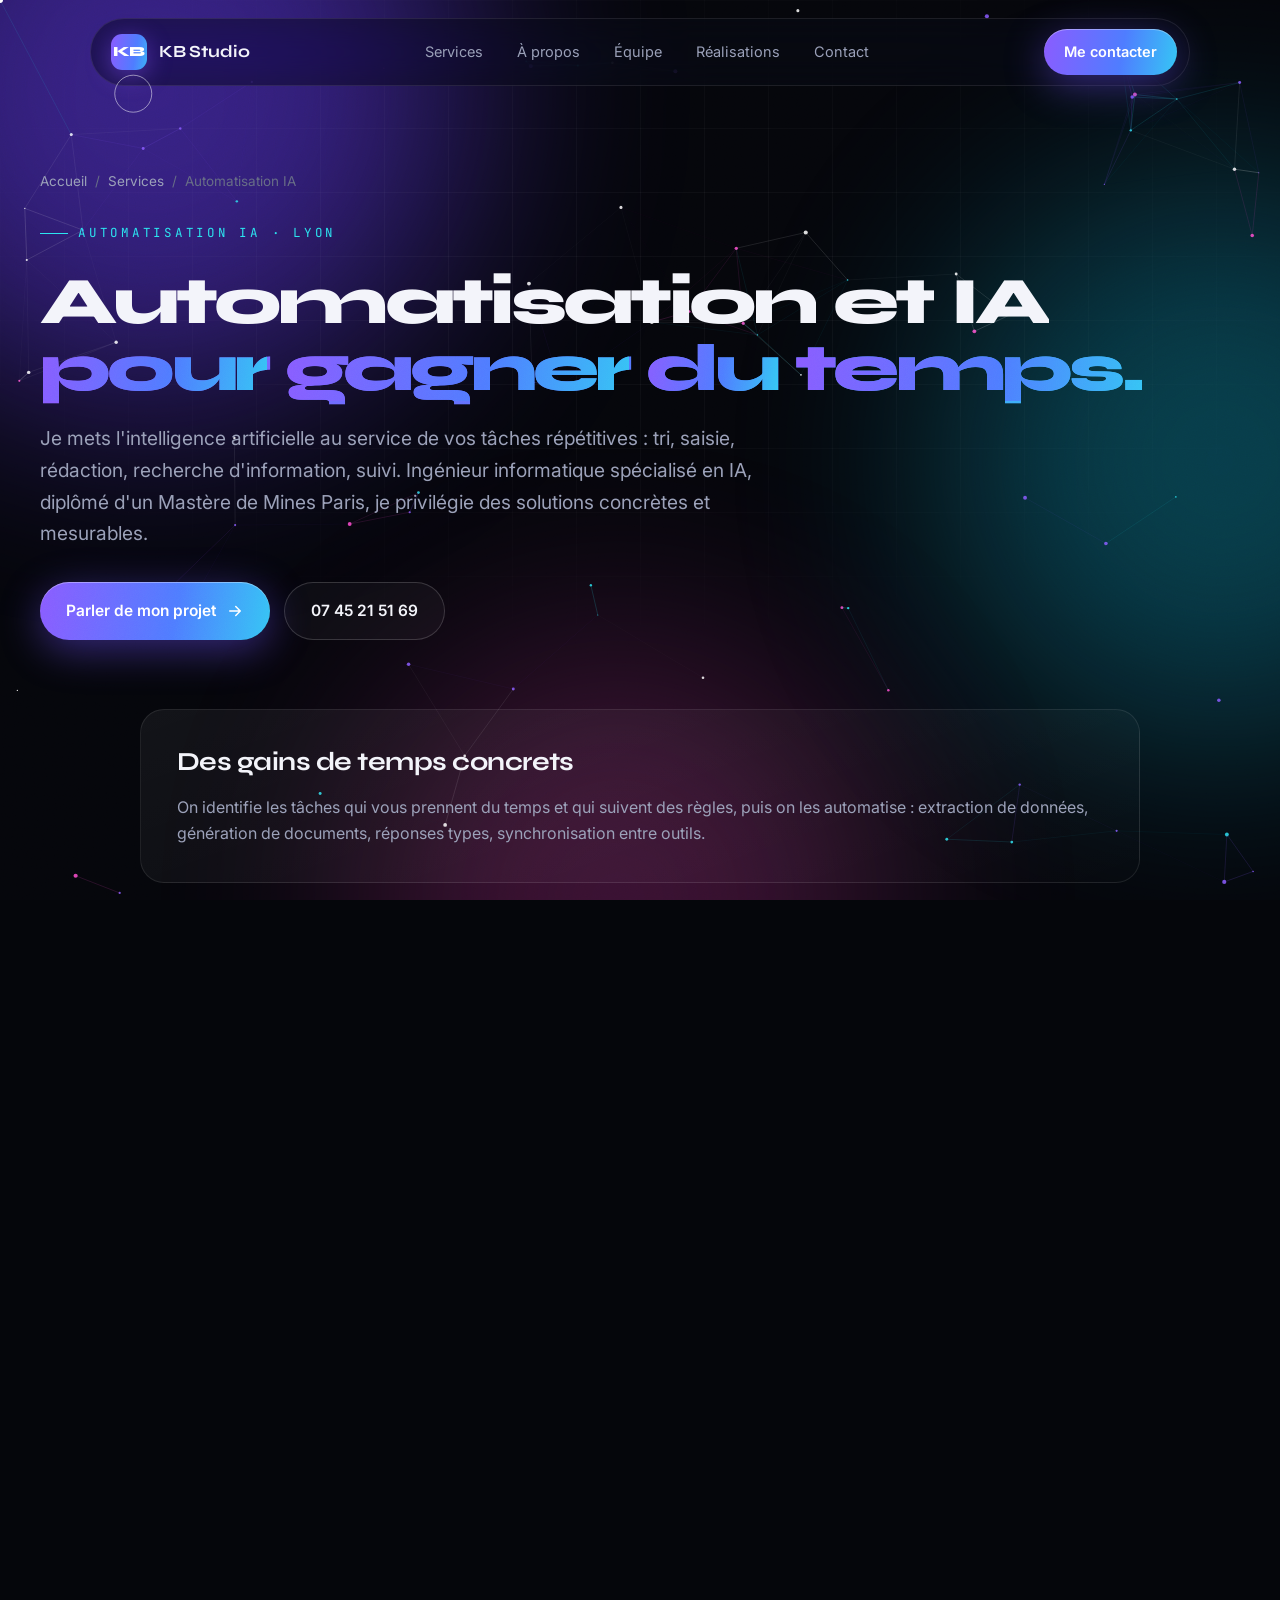
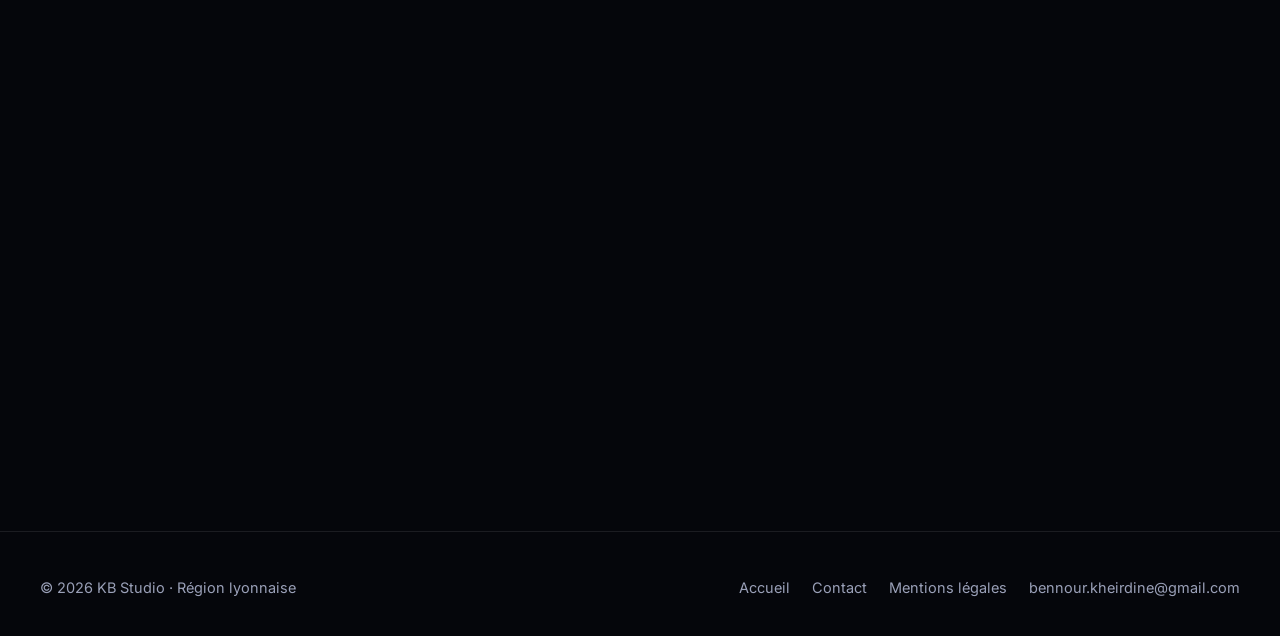
==== commit 57451cac: "Add files via upload" ====
--- a/automatisation-ia-lyon.html
+++ b/automatisation-ia-lyon.html
@@ -65,7 +65,7 @@
         <nav class="crumbs reveal" aria-label="Fil d'Ariane"><a href="index.html">Accueil</a><span>/</span><a href="index.html#services">Services</a><span>/</span>Automatisation IA</nav>
         <span class="eyebrow reveal">Automatisation IA · Lyon</span>
         <h1 data-split style="--d:100ms">Automatisation et IA<br><span class="grad">pour gagner du temps.</span></h1>
-        <p class="lead reveal" style="--d:500ms">Je mets l'intelligence artificielle au service de vos tâches répétitives : tri, saisie, rédaction, recherche d'information, suivi. Diplômé d'un Mastère en intelligence artificielle de Mines Paris, je privilégie des solutions concrètes et mesurables.</p>
+        <p class="lead reveal" style="--d:500ms">Je mets l'intelligence artificielle au service de vos tâches répétitives : tri, saisie, rédaction, recherche d'information, suivi. Ingénieur informatique spécialisé en IA, diplômé d'un Mastère de Mines Paris, je privilégie des solutions concrètes et mesurables.</p>
         <div class="hero-actions reveal" style="--d:650ms">
           <a class="btn btn-primary magnetic" href="contact.html">Parler de mon projet
             <svg viewBox="0 0 24 24" fill="none" stroke="currentColor" stroke-width="2" stroke-linecap="round" stroke-linejoin="round"><path d="M5 12h14M13 6l6 6-6 6"/></svg>
--- a/styles.css
+++ b/styles.css
@@ -38,7 +38,7 @@
   font-family: var(--body);
   font-size: 17px;
   line-height: 1.65;
-  overflow-x: hidden;
+  overflow-x: clip;
   -webkit-font-smoothing: antialiased;
 }
 
@@ -430,6 +430,86 @@
 .form .btn { width: 100%; justify-content: center; margin-top: 8px; padding: 18px; font-size: 16.5px; }
 .form-hint { margin-top: 14px; font-size: 13.5px; color: var(--dim); text-align: center; }
 
+/* ---------- Galerie de projets (défilement horizontal) ---------- */
+.hs { position: relative; width: 100vw; margin-left: calc(50% - 50vw); }
+.hs-pin { position: relative; }
+.hs-track { display: flex; gap: 24px; overflow-x: auto; scroll-snap-type: x mandatory; scrollbar-width: none; padding: 8px 18px 22px; -webkit-overflow-scrolling: touch; }
+.hs-track::-webkit-scrollbar { display: none; }
+.hs-card { flex: 0 0 88vw; max-width: 760px; scroll-snap-align: center; margin: 0 !important; padding: 28px 22px; }
+.hs-card + .hs-card { margin-top: 0 !important; }
+.hs-ui { display: flex; align-items: center; gap: 16px; padding: 0 22px; font-family: var(--mono); font-size: 12px; letter-spacing: 0.18em; text-transform: uppercase; color: var(--muted); }
+.hs-bar { flex: 1; height: 2px; border-radius: 2px; background: var(--line-2); overflow: hidden; }
+.hs-bar i { display: block; height: 100%; width: 100%; background: var(--grad); transform-origin: left; transform: scaleX(0.34); }
+.hs-count b { color: var(--text); font-size: 15px; }
+.hs-hint-pin { display: none; }
+
+@media (min-width: 1001px) {
+  .hs.is-pinned .hs-pin { position: sticky; top: 0; height: 100vh; display: flex; flex-direction: column; justify-content: center; gap: 30px; overflow: hidden; perspective: 1800px; }
+  .hs.is-pinned .hs-track { overflow: visible; scroll-snap-type: none; gap: 44px; padding: 0 max(24px, calc((100vw - var(--wrap)) / 2)); will-change: transform; }
+  .hs.is-pinned .hs-card { flex: 0 0 min(1080px, 86vw); max-width: none; height: 620px; zoom: var(--k, 1); padding: 40px clamp(28px, 4vw, 56px); transform-origin: center; will-change: transform, opacity; }
+  .hs.is-pinned .hs-card > div:first-child { transform: translate3d(calc(var(--d, 0) * 36px), 0, 0); }
+  .hs.is-pinned .hs-card .phone-stage { min-height: 0; transform: translate3d(calc(var(--d, 0) * -90px), 0, 0); }
+  .hs.is-pinned .hs-ui { padding: 0 max(24px, calc((100vw - var(--wrap)) / 2)); }
+  .hs.is-pinned .hs-hint-pin { display: inline; }
+  .hs.is-pinned .hs-hint-swipe { display: none; }
+}
+@media (max-width: 1000px) { .hs-hint-pin { display: none; } }
+@media (prefers-reduced-motion: reduce) { .hs-hint-pin { display: none; } .hs-hint-swipe { display: inline; } }
+
+/* ---------- Application interne + clientèle ---------- */
+.app-stage { min-height: 380px; padding: 46px 0; }
+.app-stage::before { background: radial-gradient(circle, rgba(139, 92, 255, 0.32), transparent 65%); }
+.app-stage .chip.c1 { top: 0; left: 4%; }
+.app-stage .chip.c3 { bottom: 0; left: auto; right: 4%; }
+.app { position: relative; width: min(440px, 100%); height: 290px; display: grid; grid-template-columns: 64px 1fr; border-radius: 18px; overflow: hidden; background: #0d1222; border: 1px solid var(--line-2); box-shadow: 0 50px 100px -30px rgba(0, 0, 0, 0.9); animation: float 8s ease-in-out infinite; }
+.app-side { display: grid; align-content: start; gap: 14px; padding: 18px 0; justify-items: center; background: #101733; border-right: 1px solid var(--line); }
+.app-side i { width: 28px; height: 28px; border-radius: 9px; background: rgba(255, 255, 255, 0.08); }
+.app-side i:first-child { background: var(--grad); }
+.app-main { display: grid; grid-template-rows: auto auto 1fr; gap: 14px; padding: 18px; }
+.app-top { display: flex; justify-content: space-between; align-items: center; }
+.app-top b { width: 110px; height: 12px; border-radius: 6px; background: rgba(255, 255, 255, 0.2); }
+.app-top s { width: 28px; height: 28px; border-radius: 50%; background: rgba(43, 228, 240, 0.35); }
+.app-stats { display: grid; grid-template-columns: repeat(3, 1fr); gap: 10px; }
+.app-stats span { height: 46px; border-radius: 12px; background: rgba(255, 255, 255, 0.06); border: 1px solid var(--line); }
+.app-chart { display: flex; align-items: flex-end; gap: 10px; padding: 12px 12px 0; border-radius: 12px; background: rgba(255, 255, 255, 0.04); border: 1px solid var(--line); }
+.app-chart i { flex: 1; height: var(--h); border-radius: 6px 6px 0 0; background: linear-gradient(180deg, var(--violet), var(--cyan)); transform-origin: bottom; animation: grow 5s var(--ease) infinite; animation-delay: var(--t); }
+@keyframes grow { 0%, 6% { transform: scaleY(0.08); } 30%, 90% { transform: scaleY(1); } 100% { transform: scaleY(0.08); } }
+.clients { display: flex; align-items: center; gap: 22px; flex-wrap: wrap; margin-top: 34px; padding: 22px 28px; border-radius: 22px; border: 1px dashed var(--line-2); }
+.client-list { display: flex; flex-wrap: wrap; gap: 12px; }
+.client-list span { padding: 10px 20px; border-radius: 999px; font-family: var(--display); font-weight: 700; font-size: 17px; letter-spacing: -0.01em; border: 1px solid var(--line-2); background: var(--panel); }
+@media (max-width: 640px) { .app { height: 250px; grid-template-columns: 48px 1fr; } .clients { padding: 20px; } }
+@media (prefers-reduced-motion: reduce) { .app-chart i { transform: none; } }
+
+/* ---------- Clientèle : défilement infini ---------- */
+.trust { position: relative; width: 100vw; margin: 90px 0 0 calc(50% - 50vw); padding: 50px 0 56px; display: grid; gap: 34px; overflow: hidden; }
+.trust::before { content: ""; position: absolute; left: 50%; top: 50%; width: 900px; height: 340px; transform: translate(-50%, -50%); border-radius: 50%; background: radial-gradient(closest-side, rgba(139, 92, 255, 0.28), rgba(43, 228, 240, 0.12) 60%, transparent); filter: blur(30px); pointer-events: none; }
+.trust::after { content: ""; position: absolute; inset: 0; pointer-events: none; border-block: 1px solid var(--line); background: linear-gradient(90deg, transparent, rgba(255, 255, 255, 0.025) 30%, rgba(255, 255, 255, 0.025) 70%, transparent); }
+.trust-head { position: relative; z-index: 1; width: min(var(--wrap), 100% - 48px); margin-inline: auto; }
+.mq { position: relative; z-index: 1; overflow: hidden; -webkit-mask-image: linear-gradient(90deg, transparent, #000 12%, #000 88%, transparent); mask-image: linear-gradient(90deg, transparent, #000 12%, #000 88%, transparent); }
+.mq-track { display: flex; width: max-content; animation: mq var(--dur, 40s) linear infinite; will-change: transform; }
+.mq.reverse .mq-track { animation-direction: reverse; }
+.mq:hover .mq-track { animation-play-state: paused; }
+.mq-set { display: flex; align-items: center; gap: 24px; padding-right: 24px; }
+@keyframes mq { to { transform: translateX(-50%); } }
+
+.client-card { --c: var(--violet); position: relative; display: flex; align-items: center; gap: 18px; min-width: 330px; padding: 20px 34px 20px 20px; border-radius: 26px; overflow: hidden; border: 1px solid var(--line-2); background: linear-gradient(160deg, rgba(255, 255, 255, 0.09), rgba(255, 255, 255, 0.015)); transition: transform 0.5s var(--ease), border-color 0.4s, box-shadow 0.4s; }
+.client-card::before { content: ""; position: absolute; width: 220px; height: 220px; left: -70px; top: -90px; border-radius: 50%; background: var(--c); filter: blur(60px); opacity: 0.28; transition: opacity 0.4s; }
+.client-card::after { content: ""; position: absolute; top: 0; bottom: 0; width: 80px; left: -100px; transform: skewX(-20deg); background: linear-gradient(90deg, transparent, rgba(255, 255, 255, 0.18), transparent); animation: sheen 6s ease-in-out infinite; }
+@keyframes sheen { 0%, 55% { left: -120px; } 100% { left: 120%; } }
+.client-card:hover { transform: translateY(-8px) scale(1.03); border-color: color-mix(in srgb, var(--c) 70%, transparent); box-shadow: 0 30px 70px -26px var(--c); }
+.client-card:hover::before { opacity: 0.55; }
+.client-card > * { position: relative; z-index: 1; }
+.client-mono { flex: none; width: 62px; height: 62px; border-radius: 19px; display: grid; place-items: center; font-style: normal; font-family: var(--display); font-weight: 800; font-size: 21px; letter-spacing: -0.03em; color: #05060b; background: linear-gradient(140deg, var(--c), color-mix(in srgb, var(--c) 45%, #fff)); box-shadow: 0 14px 34px -10px var(--c), inset 0 1px 0 rgba(255, 255, 255, 0.6); }
+.client-card b { display: block; font-family: var(--display); font-weight: 700; font-size: 21px; letter-spacing: -0.02em; line-height: 1.15; white-space: nowrap; }
+.client-card small { display: block; margin-top: 6px; font-family: var(--mono); font-size: 11.5px; letter-spacing: 0.16em; text-transform: uppercase; color: var(--c); }
+
+.mq-text .mq-set { gap: 0; padding-right: 0; }
+.mq-item { display: inline-flex; align-items: center; font-family: var(--display); font-weight: 800; font-size: clamp(40px, 6.4vw, 96px); letter-spacing: -0.045em; line-height: 1.15; white-space: nowrap; color: transparent; -webkit-text-stroke: 1.2px rgba(255, 255, 255, 0.5); }
+.mq-item:nth-child(3n + 2) { -webkit-text-stroke: 0; background: var(--grad); background-size: 200% 100%; -webkit-background-clip: text; background-clip: text; animation: shine 7s linear infinite; }
+.mq-item::after { content: "✦"; margin: 0 clamp(26px, 3.6vw, 56px); font-size: 0.4em; color: var(--cyan); -webkit-text-stroke: 0; filter: drop-shadow(0 0 12px var(--cyan)); }
+@media (max-width: 640px) { .trust { margin-top: 60px; padding: 40px 0 44px; gap: 26px; } .client-card { min-width: 270px; padding: 16px 26px 16px 16px; } .client-mono { width: 52px; height: 52px; font-size: 18px; } .client-card b { font-size: 18px; } }
+@media (prefers-reduced-motion: reduce) { .mq-track, .client-card::after { animation: none !important; } }
+
 /* ---------- Pages de services ---------- */
 .sr-only { position: absolute; width: 1px; height: 1px; padding: 0; margin: -1px; overflow: hidden; clip: rect(0, 0, 0, 0); white-space: nowrap; border: 0; }
 .card-link { display: inline-flex; align-items: center; gap: 8px; margin-top: 22px; font-weight: 600; font-size: 14.5px; color: var(--c); transition: gap 0.3s var(--ease); }
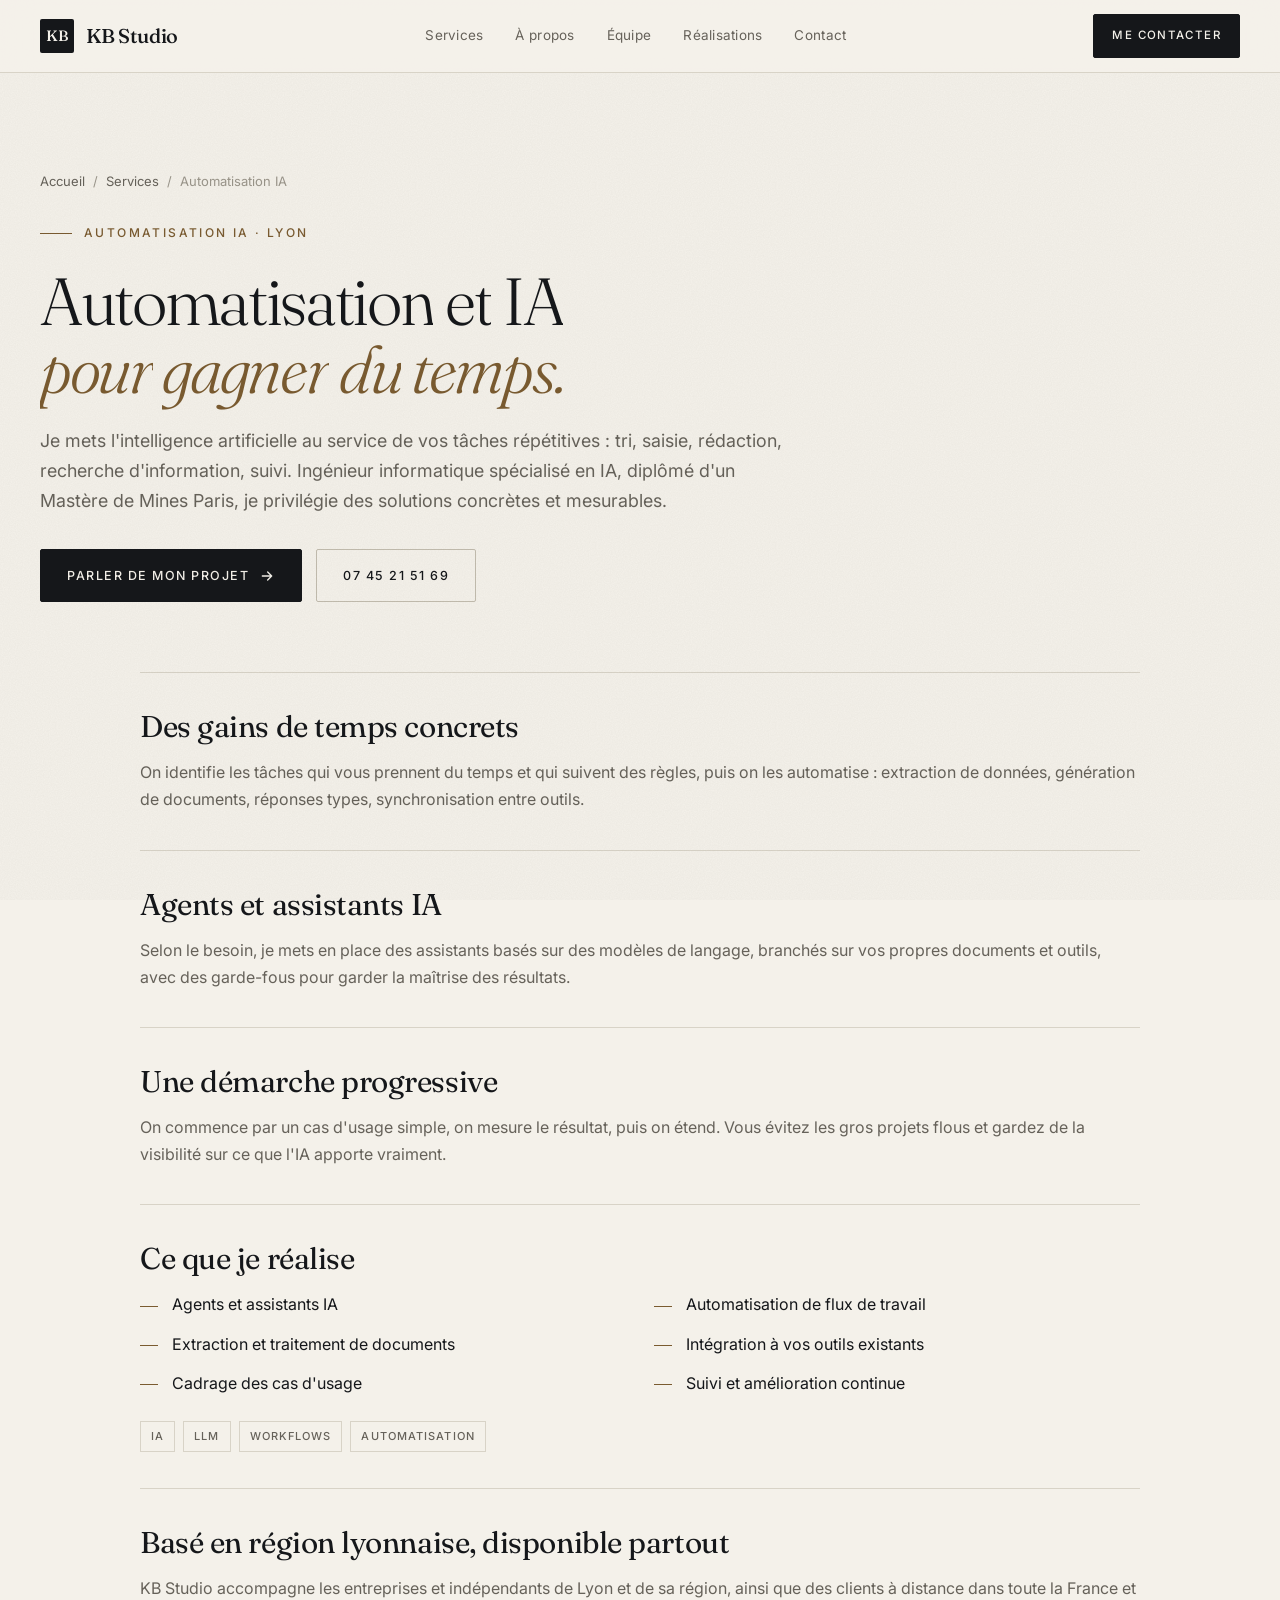
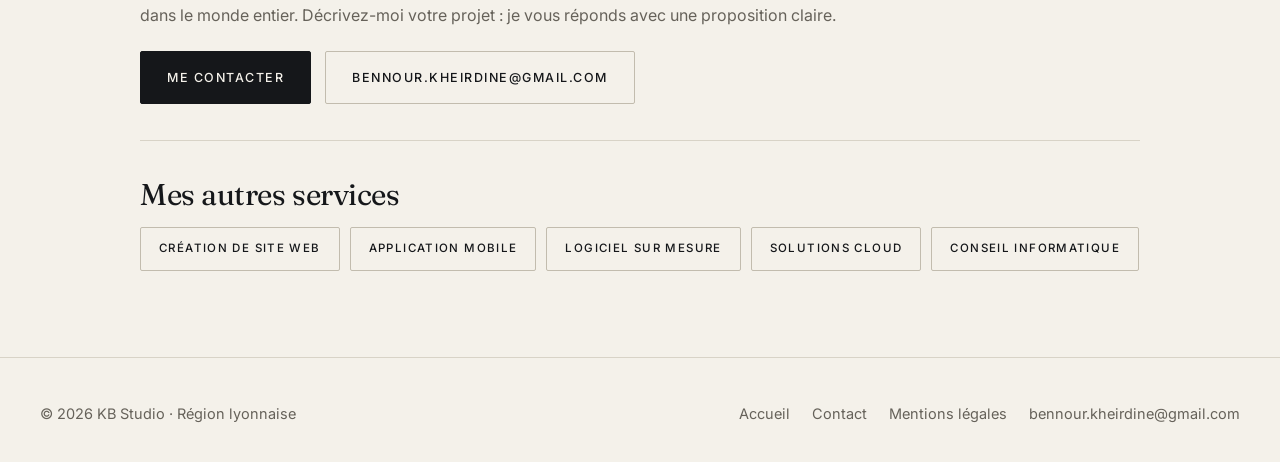
==== commit ef642d7d: "Add files via upload" ====
--- a/automatisation-ia-lyon.html
+++ b/automatisation-ia-lyon.html
@@ -17,26 +17,17 @@
   <meta property="og:image" content="https://kheirdine69.github.io/kb-studio/og-image.png">
   <meta name="twitter:card" content="summary_large_image">
   <script type="application/ld+json">{"@context":"https://schema.org","@graph":[{"@type":"Service","name":"Automatisation IA à Lyon","description":"Automatisation par intelligence artificielle en région lyonnaise : agents, assistants et flux automatisés pour faire gagner du temps à vos équipes.","url":"https://kheirdine69.github.io/kb-studio/automatisation-ia-lyon.html","serviceType":"Automatisation IA","provider":{"@type":"ProfessionalService","name":"KB Studio","url":"https://kheirdine69.github.io/kb-studio/","telephone":"+33745215169","email":"bennour.kheirdine@gmail.com"},"areaServed":[{"@type":"City","name":"Lyon"},{"@type":"Country","name":"France"}]},{"@type":"BreadcrumbList","itemListElement":[{"@type":"ListItem","position":1,"name":"Accueil","item":"https://kheirdine69.github.io/kb-studio/"},{"@type":"ListItem","position":2,"name":"Automatisation IA","item":"https://kheirdine69.github.io/kb-studio/automatisation-ia-lyon.html"}]}]}</script>
-  <meta name="theme-color" content="#05060b">
-  <link rel="icon" href="data:image/svg+xml,%3Csvg xmlns='http://www.w3.org/2000/svg' viewBox='0 0 64 64'%3E%3Cdefs%3E%3ClinearGradient id='g' x1='0' y1='0' x2='1' y2='1'%3E%3Cstop stop-color='%238b5cff'/%3E%3Cstop offset='1' stop-color='%232be4f0'/%3E%3C/linearGradient%3E%3C/defs%3E%3Crect width='64' height='64' rx='18' fill='url(%23g)'/%3E%3Ctext x='32' y='42' font-family='Arial' font-weight='800' font-size='26' fill='white' text-anchor='middle'%3EKB%3C/text%3E%3C/svg%3E">
+  <meta name="theme-color" content="#f4f1ea">
+  <link rel="icon" href="data:image/svg+xml,%3Csvg xmlns='http://www.w3.org/2000/svg' viewBox='0 0 64 64'%3E%3Cdefs%3E%3ClinearGradient id='g' x1='0' y1='0' x2='1' y2='1'%3E%3Cstop stop-color='%2315171a'/%3E%3Cstop offset='1' stop-color='%238a6a3d'/%3E%3C/linearGradient%3E%3C/defs%3E%3Crect width='64' height='64' rx='18' fill='url(%23g)'/%3E%3Ctext x='32' y='42' font-family='Arial' font-weight='800' font-size='26' fill='white' text-anchor='middle'%3EKB%3C/text%3E%3C/svg%3E">
   <link rel="preconnect" href="https://fonts.googleapis.com">
   <link rel="preconnect" href="https://fonts.gstatic.com" crossorigin>
-  <link href="https://fonts.googleapis.com/css2?family=Inter:wght@400;500;600&family=JetBrains+Mono:wght@400;500&family=Syne:wght@600;700;800&display=swap" rel="stylesheet">
+  <link href="https://fonts.googleapis.com/css2?family=Inter:wght@400;500;600&family=Fraunces:ital,opsz,wght@0,9..144,300..600;1,9..144,300..600&display=swap" rel="stylesheet">
   <link rel="stylesheet" href="styles.css">
   <script>document.documentElement.classList.add("js");</script>
 </head>
 <body>
 
-  <div class="backdrop" aria-hidden="true">
-    <div class="blob b1"></div><div class="blob b2"></div><div class="blob b3"></div>
-    <div class="grid-bg"></div>
-  </div>
-  <canvas id="particles" aria-hidden="true"></canvas>
-  <div class="grain" aria-hidden="true"></div>
   <div class="progress" aria-hidden="true"></div>
-  <div class="cursor-ring" aria-hidden="true"></div>
-  <div class="cursor-dot" aria-hidden="true"></div>
-
   <header class="nav">
     <a class="brand" href="index.html"><span class="brand-mark">KB</span>KB Studio</a>
     <nav class="nav-links" aria-label="Navigation principale">
--- a/styles.css
+++ b/styles.css
@@ -1,151 +1,77 @@
 /* ==========================================================
-   Kheir-dine Bennour — Portfolio
+   KB Studio — design épuré : ivoire, encre, bronze
    ========================================================== */
 :root {
-  --bg: #05060b;
-  --bg-2: #0a0c15;
-  --panel: rgba(255, 255, 255, 0.035);
-  --panel-2: rgba(255, 255, 255, 0.06);
-  --line: rgba(255, 255, 255, 0.09);
-  --line-2: rgba(255, 255, 255, 0.16);
-  --text: #f3f4fa;
-  --muted: #9aa0b8;
-  --dim: #666c85;
-  --violet: #8b5cff;
-  --blue: #4f7dff;
-  --cyan: #2be4f0;
-  --pink: #ff4fd0;
-  --lime: #b6ff5c;
-  --grad: linear-gradient(100deg, #8b5cff 0%, #4f7dff 30%, #2be4f0 60%, #ff4fd0 100%);
-  --display: "Syne", "Segoe UI", system-ui, sans-serif;
+  --bg: #f4f1ea;
+  --bg-2: #ebe7dd;
+  --paper: #fbfaf6;
+  --ink: #15171a;
+  --ink-2: #2c2f34;
+  --muted: #66625a;
+  --dim: #9a958a;
+  --line: #d8d3c7;
+  --line-2: #c2bcae;
+  --accent: #7a5b30;
+  --accent-2: #c8a36a;
+  --night: #15171a;
+  --ok: #2f6b4f;
+  --display: "Fraunces", Georgia, "Times New Roman", serif;
   --body: "Inter", "Segoe UI", system-ui, sans-serif;
-  --mono: "JetBrains Mono", ui-monospace, Consolas, monospace;
+  --mono: "Inter", "Segoe UI", system-ui, sans-serif;
   --ease: cubic-bezier(0.16, 1, 0.3, 1);
   --wrap: 1200px;
 }
 
-*,
-*::before,
-*::after { box-sizing: border-box; }
-
+*, *::before, *::after { box-sizing: border-box; }
 html { scroll-behavior: smooth; -webkit-text-size-adjust: 100%; overflow-x: clip; }
+body {
+  margin: 0; background: var(--bg); color: var(--ink);
+  font-family: var(--body); font-size: 17px; line-height: 1.7;
+  overflow-x: clip; -webkit-font-smoothing: antialiased; text-rendering: optimizeLegibility;
+}
 main, footer { overflow-x: clip; }
-
-body {
-  margin: 0;
-  background: var(--bg);
-  color: var(--text);
-  font-family: var(--body);
-  font-size: 17px;
-  line-height: 1.65;
-  overflow-x: clip;
-  -webkit-font-smoothing: antialiased;
-}
-
 h1, h2, h3, p { margin: 0; }
 a { color: inherit; text-decoration: none; }
 button { font: inherit; color: inherit; background: none; border: 0; cursor: pointer; }
-img, svg, canvas { display: block; max-width: 100%; }
-::selection { background: var(--violet); color: #fff; }
-
+img, svg { display: block; max-width: 100%; }
+::selection { background: var(--ink); color: var(--bg); }
 ::-webkit-scrollbar { width: 10px; }
 ::-webkit-scrollbar-track { background: var(--bg); }
-::-webkit-scrollbar-thumb { background: linear-gradient(var(--violet), var(--cyan)); border-radius: 10px; }
-
+::-webkit-scrollbar-thumb { background: var(--line-2); }
 .wrap { width: min(var(--wrap), 100% - 48px); margin-inline: auto; }
-
-/* ---------- Fond : aurores, grille, grain ---------- */
-.backdrop { position: fixed; inset: 0; z-index: -2; overflow: hidden; pointer-events: none; }
-.blob { position: absolute; border-radius: 50%; filter: blur(110px); opacity: 0.5; will-change: transform; }
-.blob.b1 { width: 620px; height: 620px; background: #6a3dff; top: -220px; left: -160px; animation: drift1 22s ease-in-out infinite alternate; }
-.blob.b2 { width: 560px; height: 560px; background: #0fb8d8; top: 20%; right: -220px; opacity: 0.32; animation: drift2 26s ease-in-out infinite alternate; }
-.blob.b3 { width: 520px; height: 520px; background: #ff3fc4; bottom: -260px; left: 28%; opacity: 0.22; animation: drift3 30s ease-in-out infinite alternate; }
-@keyframes drift1 { to { transform: translate(180px, 140px) scale(1.2); } }
-@keyframes drift2 { to { transform: translate(-220px, 160px) scale(0.85); } }
-@keyframes drift3 { to { transform: translate(140px, -200px) scale(1.25); } }
-
-.grid-bg {
-  position: absolute; inset: 0;
-  background-image:
-    linear-gradient(rgba(255, 255, 255, 0.035) 1px, transparent 1px),
-    linear-gradient(90deg, rgba(255, 255, 255, 0.035) 1px, transparent 1px);
-  background-size: 64px 64px;
-  mask-image: radial-gradient(ellipse 80% 60% at 50% 30%, #000 20%, transparent 75%);
-  -webkit-mask-image: radial-gradient(ellipse 80% 60% at 50% 30%, #000 20%, transparent 75%);
-}
-.grain {
-  position: fixed; inset: 0; z-index: 90; pointer-events: none; opacity: 0.07; mix-blend-mode: overlay;
-  background-image: url("data:image/svg+xml,%3Csvg xmlns='http://www.w3.org/2000/svg' width='220' height='220'%3E%3Cfilter id='n'%3E%3CfeTurbulence type='fractalNoise' baseFrequency='.9' numOctaves='2' stitchTiles='stitch'/%3E%3C/filter%3E%3Crect width='100%25' height='100%25' filter='url(%23n)'/%3E%3C/svg%3E");
-}
-#particles { position: fixed; inset: 0; z-index: -1; width: 100%; height: 100%; pointer-events: none; }
-
-/* ---------- Chargement ---------- */
-.loader {
-  position: fixed; inset: 0; z-index: 200; background: var(--bg);
-  display: grid; place-items: center;
-  transition: transform 0.9s var(--ease), border-radius 0.9s var(--ease);
-}
-.loader.done { transform: translateY(-101%); border-radius: 0 0 50% 50% / 0 0 12% 12%; }
-.loader-inner { text-align: center; }
-.loader-mark {
-  font-family: var(--display); font-weight: 800; font-size: clamp(64px, 12vw, 130px); letter-spacing: -0.04em; line-height: 1;
-  background: var(--grad); background-size: 200% 100%; -webkit-background-clip: text; background-clip: text; color: transparent;
-  animation: shine 2s linear infinite;
-}
-.loader-bar { width: 220px; height: 2px; background: var(--line); margin: 22px auto 12px; overflow: hidden; border-radius: 2px; }
-.loader-bar i { display: block; height: 100%; width: 0; background: var(--grad); }
-.loader-count { font-family: var(--mono); font-size: 13px; color: var(--muted); letter-spacing: 0.2em; }
-html:not(.js) .loader { display: none; }
-
-/* ---------- Barre de progression + curseur ---------- */
-.progress { position: fixed; top: 0; left: 0; height: 3px; width: 100%; transform-origin: 0 50%; transform: scaleX(0); background: var(--grad); z-index: 120; }
-.cursor-dot, .cursor-ring { position: fixed; top: 0; left: 0; z-index: 150; pointer-events: none; border-radius: 50%; opacity: 0; }
-.cursor-dot { width: 6px; height: 6px; margin: -3px 0 0 -3px; background: #fff; }
-.cursor-ring {
-  width: 38px; height: 38px; margin: -19px 0 0 -19px; border: 1px solid rgba(255, 255, 255, 0.5);
-  transition: width 0.3s var(--ease), height 0.3s var(--ease), margin 0.3s var(--ease), background 0.3s, border-color 0.3s;
-}
-.cursor-ring.hover { width: 68px; height: 68px; margin: -34px 0 0 -34px; background: rgba(139, 92, 255, 0.18); border-color: rgba(139, 92, 255, 0.8); }
-body.has-cursor .cursor-dot, body.has-cursor .cursor-ring { opacity: 1; }
-@media (hover: none), (pointer: coarse) { .cursor-dot, .cursor-ring { display: none; } }
+.sr-only { position: absolute; width: 1px; height: 1px; padding: 0; margin: -1px; overflow: hidden; clip: rect(0, 0, 0, 0); white-space: nowrap; border: 0; }
+
+/* Anciens effets désactivés */
+.cursor-dot, .cursor-ring, .grain, .backdrop, #particles, .orbit, .scroll-hint, .loader { display: none !important; }
+
+.progress { position: fixed; top: 0; left: 0; height: 2px; width: 100%; transform-origin: 0 50%; transform: scaleX(0); background: var(--ink); z-index: 120; }
 
 /* ---------- Navigation ---------- */
 .nav {
-  position: fixed; top: 18px; left: 50%; z-index: 100; transform: translateX(-50%);
-  width: min(1100px, 100% - 32px);
+  position: fixed; top: 0; left: 0; right: 0; z-index: 100;
   display: flex; align-items: center; justify-content: space-between; gap: 16px;
-  padding: 10px 12px 10px 20px; border-radius: 999px;
-  background: rgba(10, 12, 21, 0.55); border: 1px solid var(--line);
-  backdrop-filter: blur(18px) saturate(160%); -webkit-backdrop-filter: blur(18px) saturate(160%);
-  transition: transform 0.5s var(--ease), background 0.3s;
-}
-.nav.hide { transform: translate(-50%, -140%); }
-.brand { display: flex; align-items: center; gap: 12px; font-family: var(--display); font-weight: 700; font-size: 17px; letter-spacing: -0.01em; }
-.brand-mark {
-  width: 36px; height: 36px; border-radius: 11px; display: grid; place-items: center;
-  font-size: 14px; font-weight: 800; color: #fff; background: var(--grad); background-size: 220% 220%;
-  animation: gradmove 6s ease infinite; box-shadow: 0 6px 24px rgba(139, 92, 255, 0.45);
-}
-@keyframes gradmove { 0%, 100% { background-position: 0% 50%; } 50% { background-position: 100% 50%; } }
+  padding: 14px max(24px, calc((100vw - var(--wrap)) / 2));
+  background: rgba(244, 241, 234, 0.9); backdrop-filter: blur(14px); -webkit-backdrop-filter: blur(14px);
+  border-bottom: 1px solid var(--line); transition: transform 0.5s var(--ease);
+}
+.nav.hide { transform: translateY(-110%); }
+.brand { display: flex; align-items: center; gap: 12px; font-family: var(--display); font-weight: 500; font-size: 20px; letter-spacing: -0.01em; }
+.brand-mark { width: 34px; height: 34px; border-radius: 2px; display: grid; place-items: center; background: var(--ink); color: var(--bg); font-family: var(--display); font-weight: 500; font-size: 15px; letter-spacing: 0; }
 .nav-links { display: flex; align-items: center; gap: 4px; }
-.nav-links a { position: relative; padding: 9px 15px; font-size: 14.5px; color: var(--muted); border-radius: 999px; transition: color 0.25s, background 0.25s; }
-.nav-links a:hover, .nav-links a.active { color: var(--text); background: var(--panel-2); }
+.nav-links a { position: relative; padding: 8px 14px; font-size: 13.5px; letter-spacing: 0.02em; color: var(--muted); transition: color 0.3s; }
+.nav-links a::after { content: ""; position: absolute; left: 14px; right: 14px; bottom: 2px; height: 1px; background: var(--ink); transform: scaleX(0); transform-origin: left; transition: transform 0.5s var(--ease); }
+.nav-links a:hover, .nav-links a.active { color: var(--ink); }
+.nav-links a:hover::after, .nav-links a.active::after { transform: scaleX(1); }
 .nav-cta { display: flex; align-items: center; gap: 10px; }
-.burger { display: none; width: 44px; height: 44px; border-radius: 50%; background: var(--panel-2); position: relative; }
-.burger i { position: absolute; left: 13px; right: 13px; height: 2px; background: #fff; border-radius: 2px; transition: transform 0.35s var(--ease), top 0.35s var(--ease); }
-.burger i:nth-child(1) { top: 17px; }
+.burger { display: none; width: 44px; height: 44px; position: relative; border: 1px solid var(--line-2); border-radius: 2px; }
+.burger i { position: absolute; left: 12px; right: 12px; height: 1px; background: var(--ink); transition: transform 0.35s var(--ease), top 0.35s var(--ease); }
+.burger i:nth-child(1) { top: 18px; }
 .burger i:nth-child(2) { top: 25px; }
 body.menu-open .burger i:nth-child(1) { top: 21px; transform: rotate(45deg); }
 body.menu-open .burger i:nth-child(2) { top: 21px; transform: rotate(-45deg); }
-
-.mobile-menu {
-  position: fixed; inset: 0; z-index: 95; background: rgba(5, 6, 11, 0.94);
-  backdrop-filter: blur(20px); -webkit-backdrop-filter: blur(20px);
-  display: flex; flex-direction: column; justify-content: center; gap: 6px; padding: 32px;
-  opacity: 0; visibility: hidden; transition: opacity 0.4s, visibility 0.4s;
-}
+.mobile-menu { position: fixed; inset: 0; z-index: 95; background: var(--bg); display: flex; flex-direction: column; justify-content: center; gap: 4px; padding: 32px; opacity: 0; visibility: hidden; transition: opacity 0.4s, visibility 0.4s; }
 body.menu-open .mobile-menu { opacity: 1; visibility: visible; }
-.mobile-menu a { font-family: var(--display); font-weight: 700; font-size: clamp(34px, 9vw, 54px); letter-spacing: -0.03em; line-height: 1.25; transform: translateY(24px); opacity: 0; transition: transform 0.6s var(--ease), opacity 0.6s; }
+.mobile-menu a { font-family: var(--display); font-weight: 400; font-size: clamp(34px, 9vw, 50px); letter-spacing: -0.02em; line-height: 1.25; transform: translateY(20px); opacity: 0; transition: transform 0.6s var(--ease), opacity 0.6s; }
 body.menu-open .mobile-menu a { transform: none; opacity: 1; }
 body.menu-open .mobile-menu a:nth-child(2) { transition-delay: 0.05s; }
 body.menu-open .mobile-menu a:nth-child(3) { transition-delay: 0.1s; }
@@ -153,430 +79,436 @@
 body.menu-open .mobile-menu a:nth-child(5) { transition-delay: 0.2s; }
 
 /* ---------- Boutons ---------- */
-.btn {
-  position: relative; display: inline-flex; align-items: center; gap: 10px; isolation: isolate;
-  padding: 15px 26px; border-radius: 999px; font-weight: 600; font-size: 15.5px; white-space: nowrap;
-  transition: transform 0.35s var(--ease), box-shadow 0.35s, background 0.3s, border-color 0.3s; will-change: transform;
-}
-.btn svg { width: 18px; height: 18px; transition: transform 0.35s var(--ease); }
+.btn { display: inline-flex; align-items: center; gap: 10px; padding: 15px 26px; border-radius: 2px; border: 1px solid transparent; font-weight: 500; font-size: 12.5px; letter-spacing: 0.12em; text-transform: uppercase; white-space: nowrap; transition: background 0.35s, color 0.35s, border-color 0.35s, transform 0.4s var(--ease); }
+.btn svg { width: 16px; height: 16px; transition: transform 0.4s var(--ease); }
 .btn:hover svg { transform: translateX(4px); }
-.btn-primary { color: #fff; background: var(--grad); background-size: 200% 100%; animation: shine 5s linear infinite; box-shadow: 0 10px 40px rgba(111, 80, 255, 0.45), inset 0 1px 0 rgba(255, 255, 255, 0.35); }
-.btn-primary:hover { box-shadow: 0 16px 60px rgba(79, 125, 255, 0.65), inset 0 1px 0 rgba(255, 255, 255, 0.35); }
-.btn-ghost { border: 1px solid var(--line-2); background: var(--panel); }
-.btn-ghost:hover { background: var(--panel-2); border-color: rgba(255, 255, 255, 0.35); }
-.btn-sm { padding: 11px 20px; font-size: 14.5px; }
-@keyframes shine { to { background-position: -200% 0; } }
+.btn-primary { background: var(--ink); color: var(--bg); border-color: var(--ink); }
+.btn-primary:hover { background: var(--accent); border-color: var(--accent); }
+.btn-ghost { color: var(--ink); border-color: var(--line-2); }
+.btn-ghost:hover { background: var(--ink); color: var(--bg); border-color: var(--ink); }
+.btn-sm { padding: 11px 18px; font-size: 11.5px; }
 
 /* ---------- Texte ---------- */
-.grad, .grad .wi {
-  background: var(--grad); background-size: 200% 100%;
-  -webkit-background-clip: text; background-clip: text; color: transparent;
-  animation: shine 7s linear infinite;
-}
-.eyebrow { display: inline-flex; align-items: center; gap: 10px; font-family: var(--mono); font-size: 12.5px; letter-spacing: 0.22em; text-transform: uppercase; color: var(--cyan); }
-.eyebrow::before { content: ""; width: 28px; height: 1px; background: currentColor; }
-.title { font-family: var(--display); font-weight: 800; font-size: clamp(36px, 5.6vw, 72px); line-height: 1.04; letter-spacing: -0.035em; margin-top: 18px; }
-.lead { color: var(--muted); font-size: clamp(17px, 1.5vw, 19.5px); max-width: 620px; margin-top: 22px; }
-
-.w { display: inline-block; overflow: hidden; vertical-align: top; padding-bottom: 0.12em; margin-bottom: -0.12em; }
+.grad, .grad .wi { font-style: italic; color: var(--accent); }
+.eyebrow { display: inline-flex; align-items: center; gap: 12px; font-size: 12px; font-weight: 500; letter-spacing: 0.2em; text-transform: uppercase; color: var(--accent); }
+.eyebrow::before { content: ""; width: 32px; height: 1px; background: currentColor; }
+.title { font-family: var(--display); font-weight: 400; font-size: clamp(36px, 5.2vw, 68px); line-height: 1.06; letter-spacing: -0.025em; margin-top: 18px; }
+.lead { color: var(--muted); font-size: clamp(17px, 1.4vw, 19.5px); max-width: 620px; margin-top: 22px; }
+.w { display: inline-block; overflow: hidden; vertical-align: top; padding-bottom: 0.14em; margin-bottom: -0.14em; }
 .wi { display: inline-block; }
-html.js [data-split] .wi { transform: translateY(110%) rotate(6deg); transform-origin: 0 100%; transition: transform 1s var(--ease); transition-delay: calc(var(--i, 0) * 45ms + var(--d, 0ms)); }
+html.js [data-split] .wi { transform: translateY(108%); transition: transform 1.1s var(--ease); transition-delay: calc(var(--i, 0) * 40ms + var(--d, 0ms)); }
 html.js [data-split].in .wi { transform: none; }
-
-html.js .reveal { opacity: 0; transform: translateY(42px); filter: blur(8px); transition: opacity 0.9s var(--ease), transform 0.9s var(--ease), filter 0.9s var(--ease); transition-delay: var(--d, 0ms); }
-html.js .reveal.in { opacity: 1; transform: none; filter: none; }
-
-section { position: relative; padding: clamp(90px, 12vw, 170px) 0; }
+html.js .reveal { opacity: 0; transform: translateY(26px); transition: opacity 1s var(--ease), transform 1s var(--ease); transition-delay: var(--d, 0ms); }
+html.js .reveal.in { opacity: 1; transform: none; }
+
+section { position: relative; padding: clamp(90px, 11vw, 150px) 0; }
 .sec-head { display: flex; align-items: flex-end; justify-content: space-between; gap: 32px; flex-wrap: wrap; margin-bottom: clamp(44px, 6vw, 80px); }
-.ghost-num { font-family: var(--display); font-weight: 800; font-size: clamp(90px, 15vw, 210px); line-height: 0.8; letter-spacing: -0.06em; color: transparent; -webkit-text-stroke: 1px rgba(255, 255, 255, 0.1); user-select: none; }
-
-/* ---------- Hero ---------- */
-.hero { min-height: 100svh; display: flex; align-items: center; padding: 150px 0 110px; }
+.ghost-num { font-family: var(--display); font-weight: 300; font-size: clamp(90px, 13vw, 190px); line-height: 0.8; letter-spacing: -0.04em; color: transparent; -webkit-text-stroke: 1px var(--line-2); user-select: none; }
+
+/* ---------- Accueil ---------- */
+.hero { min-height: 100svh; display: flex; align-items: center; padding: 150px 0 90px; }
 .hero-inner { position: relative; }
-.hero-inner > :not(.orbit) { position: relative; z-index: 1; }
-.badge { display: inline-flex; align-items: center; gap: 10px; padding: 8px 16px 8px 12px; border-radius: 999px; border: 1px solid var(--line-2); background: var(--panel); font-size: 13.5px; color: var(--muted); backdrop-filter: blur(10px); }
-.pulse { position: relative; width: 8px; height: 8px; border-radius: 50%; background: var(--lime); box-shadow: 0 0 12px var(--lime); }
-.pulse::after { content: ""; position: absolute; inset: -5px; border-radius: 50%; border: 1px solid var(--lime); animation: ping 1.8s ease-out infinite; }
-@keyframes ping { from { transform: scale(0.5); opacity: 1; } to { transform: scale(2); opacity: 0; } }
-.hero h1 { font-family: var(--display); font-weight: 800; font-size: clamp(36px, 8.6vw, 124px); line-height: 0.98; letter-spacing: -0.05em; margin: 30px 0 0; }
-.hero h1 .outline { color: transparent; -webkit-text-stroke: 1.5px rgba(255, 255, 255, 0.55); }
-.hero-sub { display: grid; grid-template-columns: 1.1fr 1fr; gap: 48px; align-items: end; margin-top: 46px; }
-.typed-line { font-family: var(--display); font-weight: 600; font-size: clamp(21px, 2.6vw, 34px); letter-spacing: -0.02em; line-height: 1.25; min-height: 2.6em; }
-.typed { color: var(--cyan); }
-.caret { display: inline-block; width: 3px; height: 1em; margin-left: 4px; background: var(--cyan); vertical-align: -0.12em; animation: blink 1s steps(1) infinite; }
-@keyframes blink { 50% { opacity: 0; } }
+.badge { display: inline-flex; align-items: center; gap: 10px; padding: 8px 16px; border: 1px solid var(--line-2); background: var(--paper); font-size: 12px; letter-spacing: 0.06em; color: var(--muted); }
+.pulse { width: 6px; height: 6px; border-radius: 50%; background: var(--accent); flex: none; }
+.hero h1 { font-family: var(--display); font-weight: 400; font-size: clamp(46px, 8.6vw, 124px); line-height: 1; letter-spacing: -0.04em; margin: 30px 0 0; }
+.hero h1 .outline { color: var(--ink-2); }
+.hero-sub { display: grid; grid-template-columns: 1.1fr 1fr; gap: 48px; align-items: end; margin-top: 56px; padding-top: 32px; border-top: 1px solid var(--line); }
+.typed-line { font-family: var(--display); font-weight: 400; font-size: clamp(20px, 2.3vw, 30px); line-height: 1.3; letter-spacing: -0.01em; }
+.typed-line span { color: var(--muted); font-size: 0.82em; }
 .hero-desc { color: var(--muted); font-size: 18px; max-width: 480px; }
 .hero-actions { display: flex; gap: 14px; flex-wrap: wrap; margin-top: 30px; }
-.scroll-hint { position: absolute; left: 50%; bottom: 30px; transform: translateX(-50%); display: flex; flex-direction: column; align-items: center; gap: 10px; font-family: var(--mono); font-size: 11px; letter-spacing: 0.3em; color: var(--dim); text-transform: uppercase; }
-.scroll-hint i { width: 1px; height: 46px; background: linear-gradient(var(--cyan), transparent); animation: drop 2s var(--ease) infinite; transform-origin: top; }
-@keyframes drop { 0% { transform: scaleY(0); } 50% { transform: scaleY(1); transform-origin: top; } 51% { transform-origin: bottom; } 100% { transform: scaleY(0); transform-origin: bottom; } }
-
-.orbit { position: absolute; right: -6%; top: -8%; width: clamp(260px, 34vw, 520px); aspect-ratio: 1; pointer-events: none; opacity: 0.9; }
-.orbit span { position: absolute; inset: 0; border-radius: 50%; border: 1px solid rgba(255, 255, 255, 0.1); animation: spin 26s linear infinite; }
-.orbit span:nth-child(2) { inset: 14%; border-style: dashed; border-color: rgba(43, 228, 240, 0.25); animation-duration: 18s; animation-direction: reverse; }
-.orbit span:nth-child(3) { inset: 29%; border-color: rgba(139, 92, 255, 0.4); animation-duration: 12s; }
-.orbit span::before { content: ""; position: absolute; top: -5px; left: 50%; width: 10px; height: 10px; margin-left: -5px; border-radius: 50%; background: var(--cyan); box-shadow: 0 0 20px 4px var(--cyan); }
-.orbit span:nth-child(2)::before { background: var(--pink); box-shadow: 0 0 20px 4px var(--pink); }
-.orbit span:nth-child(3)::before { background: var(--violet); box-shadow: 0 0 20px 4px var(--violet); }
-.orbit b { position: absolute; inset: 41%; border-radius: 50%; background: radial-gradient(circle at 30% 30%, #fff, var(--violet) 40%, #1a0f4d 80%); box-shadow: 0 0 80px 10px rgba(139, 92, 255, 0.6); animation: breathe 5s ease-in-out infinite; }
-@keyframes spin { to { transform: rotate(360deg); } }
-@keyframes breathe { 50% { transform: scale(1.12); } }
-
-/* ---------- Bandeau défilant ---------- */
-.marquee { overflow: hidden; border-block: 1px solid var(--line); padding: 26px 0; background: rgba(255, 255, 255, 0.015); transform: rotate(-1.2deg) scale(1.03); }
-.marquee-track { display: flex; width: max-content; animation: marquee 34s linear infinite; }
+
+.marquee { overflow: hidden; border-block: 1px solid var(--line); padding: 24px 0; background: var(--bg-2); }
+.marquee-track { display: flex; width: max-content; animation: marquee 70s linear infinite; }
 .marquee:hover .marquee-track { animation-play-state: paused; }
-.marquee-track span { display: inline-flex; align-items: center; gap: 36px; padding-right: 36px; font-family: var(--display); font-weight: 700; font-size: clamp(24px, 3.4vw, 46px); letter-spacing: -0.02em; white-space: nowrap; }
-.marquee-track span:nth-child(even) { color: transparent; -webkit-text-stroke: 1px rgba(255, 255, 255, 0.45); }
-.marquee-track span::after { content: "✦"; font-size: 0.55em; color: var(--cyan); -webkit-text-stroke: 0; }
+.marquee-track span { display: inline-flex; align-items: center; gap: 40px; padding-right: 40px; font-family: var(--display); font-style: italic; font-weight: 300; font-size: clamp(24px, 3vw, 40px); white-space: nowrap; color: var(--ink-2); }
+.marquee-track span::after { content: "◆"; font-size: 0.4em; font-style: normal; color: var(--accent); }
 @keyframes marquee { to { transform: translateX(-50%); } }
 
-/* ---------- Cartes de services ---------- */
-.cards { display: grid; grid-template-columns: repeat(3, 1fr); gap: 20px; perspective: 1400px; }
-.card {
-  --mx: 50%; --my: 50%; --c: var(--violet);
-  position: relative; padding: 34px 30px 32px; border-radius: 26px; overflow: hidden;
-  background: linear-gradient(160deg, rgba(255, 255, 255, 0.06), rgba(255, 255, 255, 0.015));
-  border: 1px solid var(--line); transform-style: preserve-3d;
-  transition: transform 0.5s var(--ease), border-color 0.4s, box-shadow 0.4s;
-}
-.card::before { content: ""; position: absolute; inset: 0; background: radial-gradient(420px circle at var(--mx) var(--my), color-mix(in srgb, var(--c) 28%, transparent), transparent 60%); opacity: 0; transition: opacity 0.4s; }
-.card::after { content: ""; position: absolute; inset: 0; border-radius: inherit; padding: 1px; background: radial-gradient(260px circle at var(--mx) var(--my), var(--c), transparent 70%); -webkit-mask: linear-gradient(#000 0 0) content-box, linear-gradient(#000 0 0); -webkit-mask-composite: xor; mask-composite: exclude; opacity: 0; transition: opacity 0.4s; pointer-events: none; }
-.card:hover { border-color: transparent; box-shadow: 0 30px 80px -30px color-mix(in srgb, var(--c) 60%, transparent); }
-.card:hover::before, .card:hover::after { opacity: 1; }
-.card > * { position: relative; transform: translateZ(30px); }
-.card-icon { width: 60px; height: 60px; border-radius: 18px; display: grid; place-items: center; color: var(--c); background: color-mix(in srgb, var(--c) 14%, transparent); border: 1px solid color-mix(in srgb, var(--c) 40%, transparent); transition: transform 0.6s var(--ease), box-shadow 0.4s; }
-.card:hover .card-icon { transform: translateZ(50px) rotate(-8deg) scale(1.08); box-shadow: 0 0 40px color-mix(in srgb, var(--c) 55%, transparent); }
-.card-icon svg { width: 28px; height: 28px; fill: none; stroke: currentColor; stroke-width: 1.6; stroke-linecap: round; stroke-linejoin: round; }
-.card-icon svg * { stroke-dasharray: 120; stroke-dashoffset: 0; }
-.card:hover .card-icon svg * { animation: draw 1.1s var(--ease); }
-@keyframes draw { from { stroke-dashoffset: 120; } to { stroke-dashoffset: 0; } }
-.card-num { position: absolute; top: 28px; right: 28px; font-family: var(--mono); font-size: 12px; color: var(--dim); letter-spacing: 0.15em; }
-.card h3 { font-family: var(--display); font-weight: 700; font-size: 24px; letter-spacing: -0.02em; margin: 26px 0 10px; }
+/* ---------- Services ---------- */
+.cards { display: grid; grid-template-columns: repeat(3, 1fr); border-top: 1px solid var(--line); border-left: 1px solid var(--line); }
+.card { position: relative; padding: 36px 32px 34px; border-right: 1px solid var(--line); border-bottom: 1px solid var(--line); transition: background 0.5s var(--ease); }
+.card:hover { background: var(--paper); }
+.card-icon { width: 48px; height: 48px; display: grid; place-items: center; border-radius: 50%; border: 1px solid var(--line-2); color: var(--accent); transition: background 0.4s, color 0.4s, border-color 0.4s; }
+.card:hover .card-icon { background: var(--ink); color: var(--bg); border-color: var(--ink); }
+.card-icon svg { width: 22px; height: 22px; fill: none; stroke: currentColor; stroke-width: 1.4; stroke-linecap: round; stroke-linejoin: round; }
+.card-num { position: absolute; top: 30px; right: 30px; font-family: var(--display); font-style: italic; font-size: 16px; color: var(--dim); }
+.card h3 { font-family: var(--display); font-weight: 500; font-size: 26px; letter-spacing: -0.015em; line-height: 1.15; margin: 28px 0 10px; }
 .card p { color: var(--muted); font-size: 15.5px; }
-.tags { display: flex; flex-wrap: wrap; gap: 7px; margin-top: 22px; }
-.tags span { font-family: var(--mono); font-size: 11.5px; padding: 5px 11px; border-radius: 999px; border: 1px solid var(--line); color: var(--muted); background: rgba(0, 0, 0, 0.25); }
+.tags { display: flex; flex-wrap: wrap; gap: 8px; margin-top: 22px; }
+.tags span { font-size: 11px; font-weight: 500; letter-spacing: 0.1em; text-transform: uppercase; padding: 5px 10px; border: 1px solid var(--line); color: var(--muted); }
+.card-link { display: inline-flex; align-items: center; gap: 8px; margin-top: 24px; padding-bottom: 3px; border-bottom: 1px solid var(--accent); font-weight: 500; font-size: 12.5px; letter-spacing: 0.1em; text-transform: uppercase; color: var(--ink); transition: gap 0.4s var(--ease), color 0.3s; }
+.card-link:hover { gap: 14px; color: var(--accent); }
 
 /* ---------- À propos ---------- */
-.about-grid { display: grid; grid-template-columns: 1fr 1fr; gap: clamp(36px, 6vw, 90px); align-items: center; }
+.about-grid { display: grid; grid-template-columns: 1fr 1fr; gap: clamp(36px, 6vw, 90px); align-items: start; }
 .about-grid .title { font-size: clamp(32px, 4.1vw, 56px); }
 .about-text p + p { margin-top: 18px; }
 .about-text p { color: var(--muted); font-size: 18px; }
-.about-text strong { color: var(--text); font-weight: 600; }
-.stats { display: grid; grid-template-columns: repeat(3, 1fr); gap: 14px; margin-top: 40px; }
-.stat { padding: 22px 18px; border-radius: 20px; border: 1px solid var(--line); background: var(--panel); }
-.stat b { display: block; font-family: var(--display); font-weight: 800; font-size: clamp(34px, 4vw, 52px); line-height: 1; letter-spacing: -0.04em; }
-.stat span { display: block; margin-top: 8px; font-size: 13.5px; color: var(--muted); line-height: 1.35; }
-
-.terminal { border-radius: 22px; border: 1px solid var(--line-2); background: rgba(8, 10, 18, 0.8); backdrop-filter: blur(14px); box-shadow: 0 50px 120px -40px rgba(111, 80, 255, 0.55); overflow: hidden; transform: perspective(1200px) rotateY(-9deg) rotateX(4deg); transition: transform 0.9s var(--ease); }
-.terminal:hover { transform: perspective(1200px) rotateY(0) rotateX(0); }
-.term-bar { display: flex; align-items: center; gap: 8px; padding: 14px 18px; border-bottom: 1px solid var(--line); }
-.term-bar i { width: 12px; height: 12px; border-radius: 50%; background: #ff5f57; }
-.term-bar i:nth-child(2) { background: #febc2e; }
-.term-bar i:nth-child(3) { background: #28c840; }
-.term-bar span { margin-left: 10px; font-family: var(--mono); font-size: 12.5px; color: var(--dim); }
-.term-body { padding: 24px 22px 28px; font-family: var(--mono); font-size: clamp(12px, 1.15vw, 14.5px); line-height: 1.9; overflow-x: auto; }
-.term-body div { white-space: pre; }
-html.js .term-body div { opacity: 0; transform: translateX(-12px); transition: opacity 0.5s, transform 0.5s var(--ease); transition-delay: calc(var(--i) * 110ms + 300ms); }
-html.js .terminal.in .term-body div { opacity: 1; transform: none; }
-.k { color: #c792ea; } .v { color: #82aaff; } .s { color: #c3e88d; } .n { color: #f78c6c; } .c { color: #5c6585; } .p { color: #89ddff; }
+.about-text strong { color: var(--ink); font-weight: 500; }
+.stats { display: grid; grid-template-columns: repeat(3, 1fr); margin-top: 40px; border-top: 1px solid var(--line-2); }
+.stat { padding: 22px 18px 0 0; min-width: 0; }
+.stat b { display: block; font-family: var(--display); font-weight: 300; font-size: clamp(34px, 4vw, 54px); line-height: 1; letter-spacing: -0.03em; }
+.stat span { display: block; margin-top: 10px; font-size: 13.5px; color: var(--muted); line-height: 1.4; }
+.profile { background: var(--paper); border: 1px solid var(--line); padding: clamp(26px, 3.4vw, 44px); }
+.profile h3 { font-family: var(--display); font-weight: 400; font-size: 30px; letter-spacing: -0.02em; margin-bottom: 20px; }
+.profile dl { display: grid; grid-template-columns: 120px 1fr; margin: 0; }
+.profile dt { padding: 17px 0; border-top: 1px solid var(--line); font-size: 11.5px; font-weight: 500; letter-spacing: 0.16em; text-transform: uppercase; color: var(--accent); }
+.profile dd { margin: 0; padding: 15px 0; border-top: 1px solid var(--line); font-size: 15.5px; line-height: 1.6; }
 
 /* ---------- Équipe ---------- */
 .team { display: grid; grid-template-columns: 1fr 1fr; gap: 20px; margin-top: clamp(36px, 5vw, 60px); }
-.member { --c: var(--violet); position: relative; display: flex; gap: 24px; align-items: flex-start; padding: 32px; border-radius: 26px; overflow: hidden; border: 1px solid var(--line); background: linear-gradient(160deg, rgba(255, 255, 255, 0.06), rgba(255, 255, 255, 0.015)); transition: transform 0.5s var(--ease), border-color 0.4s, box-shadow 0.4s; }
-.member::before { content: ""; position: absolute; width: 280px; height: 280px; right: -110px; top: -130px; border-radius: 50%; background: var(--c); filter: blur(90px); opacity: 0.22; transition: opacity 0.5s; }
-.member:hover { transform: translateY(-8px); border-color: color-mix(in srgb, var(--c) 55%, transparent); box-shadow: 0 30px 80px -30px color-mix(in srgb, var(--c) 60%, transparent); }
-.member:hover::before { opacity: 0.45; }
-.member > * { position: relative; }
-.avatar { flex: none; width: 84px; height: 84px; border-radius: 26px; display: grid; place-items: center; font-family: var(--display); font-weight: 800; font-size: 26px; letter-spacing: -0.03em; color: #fff; background: linear-gradient(140deg, var(--c), color-mix(in srgb, var(--c) 35%, #0a0c15)); box-shadow: 0 14px 40px -10px var(--c), inset 0 1px 0 rgba(255, 255, 255, 0.4); transition: transform 0.6s var(--ease); }
-.member:hover .avatar { transform: rotate(-6deg) scale(1.06); }
-.member h3 { font-family: var(--display); font-weight: 700; font-size: clamp(22px, 2.3vw, 28px); letter-spacing: -0.02em; line-height: 1.2; }
-.role { font-family: var(--mono); font-size: 12.5px; letter-spacing: 0.08em; text-transform: uppercase; color: var(--c); margin: 8px 0 12px; }
+.member { display: flex; gap: 24px; align-items: flex-start; padding: 32px; background: var(--paper); border: 1px solid var(--line); transition: border-color 0.4s, transform 0.5s var(--ease); }
+.member:hover { border-color: var(--ink); transform: translateY(-4px); }
+.avatar { flex: none; width: 76px; height: 76px; border-radius: 50%; display: grid; place-items: center; background: var(--ink); color: var(--bg); font-family: var(--display); font-weight: 400; font-size: 26px; }
+.member h3 { font-family: var(--display); font-weight: 500; font-size: clamp(22px, 2.3vw, 28px); letter-spacing: -0.015em; line-height: 1.2; }
+.role { font-size: 11.5px; font-weight: 500; letter-spacing: 0.14em; text-transform: uppercase; color: var(--accent); margin: 8px 0 12px; line-height: 1.5; }
 .member p { color: var(--muted); font-size: 15.5px; }
-@media (max-width: 1000px) { .team { grid-template-columns: 1fr; } }
-@media (max-width: 640px) { .member { flex-direction: column; gap: 18px; padding: 26px 22px; } .avatar { width: 68px; height: 68px; border-radius: 20px; font-size: 21px; } }
 
 /* ---------- Parcours ---------- */
-.timeline { position: relative; display: grid; gap: 26px; padding-left: 54px; }
-.timeline::before { content: ""; position: absolute; left: 17px; top: 8px; bottom: 8px; width: 2px; background: var(--line); }
-.timeline-fill { position: absolute; left: 17px; top: 8px; width: 2px; height: calc((100% - 16px) * var(--p, 0)); background: linear-gradient(var(--violet), var(--cyan), var(--pink)); box-shadow: 0 0 18px var(--cyan); }
-.tl-item { position: relative; padding: 34px 34px 32px; border-radius: 26px; border: 1px solid var(--line); background: linear-gradient(160deg, rgba(255, 255, 255, 0.055), rgba(255, 255, 255, 0.012)); transition: border-color 0.4s, transform 0.5s var(--ease); }
-.tl-item:hover { border-color: var(--line-2); transform: translateX(8px); }
-.tl-item::before { content: ""; position: absolute; left: -46px; top: 40px; width: 18px; height: 18px; border-radius: 50%; background: var(--bg); border: 2px solid var(--cyan); box-shadow: 0 0 0 6px rgba(43, 228, 240, 0.12), 0 0 22px var(--cyan); }
+.timeline { position: relative; display: grid; padding-left: 46px; }
+.timeline::before { content: ""; position: absolute; left: 8px; top: 10px; bottom: 10px; width: 1px; background: var(--line-2); }
+.timeline-fill { position: absolute; left: 8px; top: 10px; width: 1px; height: calc((100% - 20px) * var(--p, 0)); background: var(--ink); }
+.tl-item { position: relative; padding: 30px 0 34px; border-bottom: 1px solid var(--line); }
+.tl-item:first-of-type { padding-top: 10px; }
+.tl-item::before { content: ""; position: absolute; left: -42px; top: 18px; width: 9px; height: 9px; border-radius: 50%; background: var(--bg); border: 1px solid var(--ink); }
+.tl-item:not(:first-of-type)::before { top: 38px; }
 .tl-top { display: flex; align-items: center; justify-content: space-between; gap: 16px; flex-wrap: wrap; }
-.tl-kind { font-family: var(--mono); font-size: 12px; letter-spacing: 0.2em; text-transform: uppercase; color: var(--cyan); }
-.tl-level { font-family: var(--mono); font-size: 12px; padding: 5px 12px; border-radius: 999px; border: 1px solid var(--line-2); color: var(--muted); }
-.tl-item h3 { font-family: var(--display); font-weight: 700; font-size: clamp(24px, 3vw, 36px); letter-spacing: -0.03em; line-height: 1.15; margin: 14px 0 6px; }
-.tl-school { font-weight: 600; font-size: 17px; }
+.tl-kind { font-size: 11.5px; font-weight: 500; letter-spacing: 0.18em; text-transform: uppercase; color: var(--accent); }
+.tl-level { font-size: 12px; padding: 4px 12px; border: 1px solid var(--line-2); color: var(--muted); }
+.tl-item h3 { font-family: var(--display); font-weight: 400; font-size: clamp(24px, 3vw, 36px); letter-spacing: -0.02em; line-height: 1.15; margin: 14px 0 6px; }
+.tl-school { font-family: var(--display); font-size: 18px; }
 .tl-item p { color: var(--muted); margin-top: 12px; max-width: 720px; }
 
-/* ---------- Projet ---------- */
-.project { display: grid; grid-template-columns: 1.05fr 0.95fr; gap: clamp(30px, 5vw, 70px); align-items: center; padding: clamp(28px, 5vw, 64px); border-radius: 36px; border: 1px solid var(--line); background: radial-gradient(900px circle at 85% 20%, rgba(43, 228, 240, 0.13), transparent 55%), radial-gradient(700px circle at 10% 90%, rgba(139, 92, 255, 0.18), transparent 55%), rgba(255, 255, 255, 0.025); overflow: hidden; }
-.project h3 { font-family: var(--display); font-weight: 800; font-size: clamp(48px, 7vw, 96px); letter-spacing: -0.05em; line-height: 1; margin: 16px 0 18px; }
+/* ---------- Réalisations ---------- */
+.project { display: grid; grid-template-columns: 1.05fr 0.95fr; gap: clamp(30px, 5vw, 70px); align-items: center; padding: clamp(28px, 5vw, 64px); background: var(--paper); border: 1px solid var(--line); overflow: hidden; box-shadow: 0 40px 70px -50px rgba(21, 23, 26, 0.3); }
+.project + .project { margin-top: 28px; }
+.project h3 { font-family: var(--display); font-weight: 400; font-size: clamp(48px, 7vw, 92px); letter-spacing: -0.035em; line-height: 1; margin: 16px 0 18px; }
+.project h3.long { font-size: clamp(34px, 4.6vw, 62px); line-height: 1.05; }
 .project p { color: var(--muted); font-size: 18px; max-width: 480px; }
 .project ul { list-style: none; padding: 0; margin: 26px 0 0; display: grid; gap: 12px; }
-.project li { display: flex; gap: 12px; align-items: flex-start; color: var(--text); font-size: 16px; }
-.project li::before { content: ""; flex: none; width: 20px; height: 20px; margin-top: 3px; border-radius: 50%; background: var(--grad); -webkit-mask: url("data:image/svg+xml,%3Csvg xmlns='http://www.w3.org/2000/svg' viewBox='0 0 20 20'%3E%3Cpath fill-rule='evenodd' d='M10 0a10 10 0 100 20 10 10 0 000-20zm4.7 7.7l-5.5 5.6a1 1 0 01-1.4 0L5.3 10.8a1 1 0 111.4-1.4l1.8 1.8 4.8-4.9a1 1 0 111.4 1.4z'/%3E%3C/svg%3E") center / contain no-repeat; mask: url("data:image/svg+xml,%3Csvg xmlns='http://www.w3.org/2000/svg' viewBox='0 0 20 20'%3E%3Cpath fill-rule='evenodd' d='M10 0a10 10 0 100 20 10 10 0 000-20zm4.7 7.7l-5.5 5.6a1 1 0 01-1.4 0L5.3 10.8a1 1 0 111.4-1.4l1.8 1.8 4.8-4.9a1 1 0 111.4 1.4z'/%3E%3C/svg%3E") center / contain no-repeat; }
+.project li { display: flex; gap: 14px; align-items: flex-start; font-size: 16px; }
+.project li::before { content: ""; flex: none; width: 18px; height: 1px; margin-top: 0.9em; background: var(--accent); }
+.project.alt { grid-template-columns: 0.95fr 1.05fr; }
+.project.alt .phone-stage { order: -1; min-height: 420px; }
 
 .phone-stage { position: relative; display: grid; place-items: center; min-height: 520px; }
-.phone-stage::before { content: ""; position: absolute; width: 78%; aspect-ratio: 1; border-radius: 50%; background: radial-gradient(circle, rgba(43, 228, 240, 0.35), transparent 65%); filter: blur(30px); animation: breathe 6s ease-in-out infinite; }
-.phone { position: relative; width: 262px; height: 530px; border-radius: 44px; padding: 10px; background: linear-gradient(145deg, #2a2d3d, #0c0d14); box-shadow: 0 60px 120px -30px rgba(0, 0, 0, 0.9), inset 0 0 0 1.5px rgba(255, 255, 255, 0.16); animation: float 7s ease-in-out infinite; }
-@keyframes float { 0%, 100% { transform: translateY(0) rotate(-4deg); } 50% { transform: translateY(-20px) rotate(-1.5deg); } }
+.phone-stage::before { content: ""; position: absolute; width: 74%; aspect-ratio: 1; border-radius: 50%; background: radial-gradient(circle, rgba(200, 163, 106, 0.22), transparent 66%); }
+.phone { position: relative; width: 262px; height: 530px; border-radius: 44px; padding: 10px; background: #26292d; box-shadow: 0 50px 90px -30px rgba(21, 23, 26, 0.5), inset 0 0 0 1.5px rgba(255, 255, 255, 0.1); animation: float 9s ease-in-out infinite; }
+@keyframes float { 0%, 100% { transform: translateY(0); } 50% { transform: translateY(-12px); } }
 .phone::before { content: ""; position: absolute; top: 20px; left: 50%; width: 84px; height: 24px; margin-left: -42px; border-radius: 20px; background: #000; z-index: 3; }
-.screen { position: relative; width: 100%; height: 100%; border-radius: 35px; overflow: hidden; background: #0b1020; }
+.screen { position: relative; width: 100%; height: 100%; border-radius: 35px; overflow: hidden; background: #16181b; }
 .screen svg { width: 100%; height: 100%; }
 .route { stroke-dasharray: 900; stroke-dashoffset: 900; animation: route 6s var(--ease) infinite; }
 @keyframes route { 0% { stroke-dashoffset: 900; } 60%, 100% { stroke-dashoffset: 0; } }
 .stop { transform-box: fill-box; transform-origin: center; animation: pop 6s var(--ease) infinite; animation-delay: var(--t); }
-@keyframes pop { 0%, 4% { transform: scale(0); } 10% { transform: scale(1.35); } 14%, 100% { transform: scale(1); } }
-.sheet { position: absolute; left: 10px; right: 10px; bottom: 10px; padding: 14px 16px; border-radius: 22px; background: rgba(15, 20, 38, 0.88); border: 1px solid rgba(255, 255, 255, 0.12); backdrop-filter: blur(10px); font-size: 12px; }
-.sheet b { display: block; font-family: var(--display); font-size: 15px; }
-.sheet span { color: var(--muted); }
-.sheet .bar { height: 5px; border-radius: 5px; background: rgba(255, 255, 255, 0.1); margin-top: 10px; overflow: hidden; }
-.sheet .bar i { display: block; height: 100%; width: 100%; border-radius: 5px; background: var(--grad); transform-origin: left; animation: fill 6s var(--ease) infinite; }
+@keyframes pop { 0%, 4% { transform: scale(0); } 10% { transform: scale(1.3); } 14%, 100% { transform: scale(1); } }
+.sheet { position: absolute; left: 10px; right: 10px; bottom: 10px; padding: 14px 16px; background: rgba(21, 23, 26, 0.92); border: 1px solid rgba(255, 255, 255, 0.1); color: var(--bg); font-size: 12px; }
+.sheet b { display: block; font-family: var(--display); font-weight: 500; font-size: 15px; }
+.sheet span { color: rgba(244, 241, 234, 0.6); }
+.sheet .bar { height: 3px; background: rgba(255, 255, 255, 0.14); margin-top: 10px; overflow: hidden; }
+.sheet .bar i { display: block; height: 100%; width: 100%; background: var(--accent-2); transform-origin: left; animation: fill 6s var(--ease) infinite; }
 @keyframes fill { 0% { transform: scaleX(0); } 60%, 100% { transform: scaleX(1); } }
-.chip { position: absolute; z-index: 2; padding: 10px 16px; border-radius: 14px; font-family: var(--mono); font-size: 12px; background: rgba(12, 14, 24, 0.85); border: 1px solid var(--line-2); backdrop-filter: blur(10px); box-shadow: 0 20px 50px -20px #000; animation: bob 5s ease-in-out infinite; }
-.chip.c1 { top: 12%; left: 0; color: var(--cyan); }
-.chip.c2 { top: 44%; right: -2%; color: var(--pink); animation-delay: -1.6s; }
-.chip.c3 { bottom: 10%; left: 4%; color: var(--lime); animation-delay: -3s; }
-@keyframes bob { 50% { transform: translateY(-14px); } }
-
-/* ---------- Projet Excel ---------- */
-.project + .project { margin-top: 28px; }
-.project h3.long { font-size: clamp(34px, 4.6vw, 62px); line-height: 1.05; }
-.project.alt { grid-template-columns: 0.95fr 1.05fr; background: radial-gradient(900px circle at 15% 15%, rgba(182, 255, 92, 0.1), transparent 55%), radial-gradient(700px circle at 90% 90%, rgba(79, 125, 255, 0.18), transparent 55%), rgba(255, 255, 255, 0.025); }
-.project.alt .phone-stage { order: -1; min-height: 420px; }
+.chip { position: absolute; z-index: 2; padding: 9px 15px; font-size: 12px; font-weight: 500; letter-spacing: 0.02em; background: var(--paper); border: 1px solid var(--line-2); color: var(--ink); box-shadow: 0 18px 40px -22px rgba(21, 23, 26, 0.45); animation: bob 6s ease-in-out infinite; }
+.chip.c1 { top: 12%; left: 0; }
+.chip.c2 { top: 44%; right: -2%; animation-delay: -2s; }
+.chip.c3 { bottom: 10%; left: 4%; animation-delay: -4s; }
+@keyframes bob { 50% { transform: translateY(-10px); } }
+
 .xl-stage { padding: 46px 0; }
 .xl-stage .chip.c1 { top: 0; left: 4%; }
 .xl-stage .chip.c3 { bottom: 0; left: auto; right: 4%; }
-.xl-stage::before { background: radial-gradient(circle, rgba(182, 255, 92, 0.28), transparent 65%); }
-.xl { position: relative; width: min(440px, 100%); border-radius: 18px; overflow: hidden; background: #0d1222; border: 1px solid var(--line-2); box-shadow: 0 50px 100px -30px rgba(0, 0, 0, 0.9); animation: float 8s ease-in-out infinite; }
-.xl-bar { display: flex; align-items: center; gap: 7px; padding: 12px 16px; background: #131a30; border-bottom: 1px solid var(--line); }
-.xl-bar i { width: 10px; height: 10px; border-radius: 50%; background: #ff5f57; }
-.xl-bar i:nth-child(2) { background: #febc2e; }
-.xl-bar i:nth-child(3) { background: #28c840; }
-.xl-bar span { margin-left: 8px; font-family: var(--mono); font-size: 12px; color: var(--dim); }
+.xl { position: relative; width: min(440px, 100%); background: #fff; border: 1px solid var(--line); box-shadow: 0 40px 70px -34px rgba(21, 23, 26, 0.4); animation: float 10s ease-in-out infinite; }
+.xl-bar { display: flex; align-items: center; gap: 7px; padding: 12px 16px; background: var(--bg-2); border-bottom: 1px solid var(--line); }
+.xl-bar i { width: 9px; height: 9px; border-radius: 50%; background: var(--line-2); }
+.xl-bar span { margin-left: 8px; font-size: 12px; color: var(--muted); }
 .xl-row { display: grid; grid-template-columns: 1.3fr 1.2fr 0.9fr; align-items: center; gap: 8px; padding: 13px 16px; font-size: 13.5px; border-bottom: 1px solid var(--line); }
 .xl-row:last-child { border-bottom: 0; }
-.xl-row span:first-child { color: var(--text); font-weight: 500; }
 .xl-row span { color: var(--muted); }
-.xl-head { background: rgba(182, 255, 92, 0.08); }
-.xl-head span { font-family: var(--mono); font-size: 11px; letter-spacing: 0.08em; text-transform: uppercase; color: var(--lime); }
-.xl-row em { justify-self: start; font-style: normal; font-size: 12px; padding: 4px 10px; border-radius: 999px; color: var(--lime); background: rgba(182, 255, 92, 0.12); border: 1px solid rgba(182, 255, 92, 0.35); animation: tick 6s var(--ease) infinite; animation-delay: var(--t); }
-@keyframes tick { 0%, 4% { opacity: 0; transform: scale(0.6); } 10% { opacity: 1; transform: scale(1.12); } 14%, 92% { opacity: 1; transform: scale(1); } 100% { opacity: 0; } }
-@media (max-width: 1000px) { .project.alt { grid-template-columns: 1fr; } .project.alt .phone-stage { order: 0; } }
-@media (max-width: 640px) { .xl-row { font-size: 12px; padding: 11px 12px; } .xl-row em { font-size: 11px; padding: 3px 8px; } }
-@media (prefers-reduced-motion: reduce) { .xl-row em { opacity: 1; transform: none; } }
+.xl-row span:first-child { color: var(--ink); font-weight: 500; }
+.xl-head { background: var(--bg); }
+.xl-head span { font-size: 11px; font-weight: 500; letter-spacing: 0.1em; text-transform: uppercase; color: var(--accent); }
+.xl-row em { justify-self: start; font-style: normal; font-size: 12px; font-weight: 500; padding: 3px 10px; color: var(--ok); background: rgba(47, 107, 79, 0.09); border: 1px solid rgba(47, 107, 79, 0.3); animation: tick 6s var(--ease) infinite; animation-delay: var(--t); }
+@keyframes tick { 0%, 4% { opacity: 0; transform: scale(0.7); } 10% { opacity: 1; transform: scale(1.08); } 14%, 92% { opacity: 1; transform: scale(1); } 100% { opacity: 0; } }
+
+.app-stage { min-height: 380px; padding: 46px 0; }
+.app-stage .chip.c1 { top: 0; left: 4%; }
+.app-stage .chip.c3 { bottom: 0; left: auto; right: 4%; }
+.app { position: relative; width: min(440px, 100%); height: 290px; display: grid; grid-template-columns: 64px 1fr; overflow: hidden; background: #fff; border: 1px solid var(--line); box-shadow: 0 40px 70px -34px rgba(21, 23, 26, 0.4); animation: float 10s ease-in-out infinite; }
+.app-side { display: grid; align-content: start; justify-items: center; gap: 14px; padding: 18px 0; background: var(--ink); }
+.app-side i { width: 26px; height: 26px; background: rgba(255, 255, 255, 0.1); }
+.app-side i:first-child { background: var(--accent-2); }
+.app-main { display: grid; grid-template-rows: auto auto 1fr; gap: 14px; padding: 18px; }
+.app-top { display: flex; justify-content: space-between; align-items: center; }
+.app-top b { width: 110px; height: 10px; background: var(--line-2); }
+.app-top s { width: 26px; height: 26px; border-radius: 50%; background: var(--ink); }
+.app-stats { display: grid; grid-template-columns: repeat(3, 1fr); gap: 10px; }
+.app-stats span { height: 46px; background: var(--bg); border: 1px solid var(--line); }
+.app-chart { display: flex; align-items: flex-end; gap: 10px; padding: 12px 12px 0; background: var(--bg); border: 1px solid var(--line); }
+.app-chart i { flex: 1; height: var(--h); background: linear-gradient(180deg, var(--accent-2), var(--accent)); transform-origin: bottom; animation: grow 6s var(--ease) infinite; animation-delay: var(--t); }
+@keyframes grow { 0%, 6% { transform: scaleY(0.08); } 30%, 90% { transform: scaleY(1); } 100% { transform: scaleY(0.08); } }
+
+/* Galerie horizontale */
+.hs { position: relative; width: 100vw; margin-left: calc(50% - 50vw); }
+.hs-pin { position: relative; }
+.hs-track { display: flex; gap: 24px; overflow-x: auto; scroll-snap-type: x mandatory; scrollbar-width: none; padding: 8px 18px 22px; -webkit-overflow-scrolling: touch; }
+.hs-track::-webkit-scrollbar { display: none; }
+.hs-card { flex: 0 0 88vw; max-width: 760px; scroll-snap-align: center; margin: 0 !important; padding: 28px 22px; position: relative; }
+.hs-card > :not(.hs-ghost) { position: relative; z-index: 1; }
+.hs-ghost { position: absolute !important; z-index: 0 !important; right: 2%; bottom: -8%; font-family: var(--display); font-weight: 300; font-size: clamp(160px, 24vw, 300px); line-height: 0.8; letter-spacing: -0.05em; color: transparent; -webkit-text-stroke: 1px var(--line-2); opacity: 0.8; pointer-events: none; user-select: none; }
+.hs-ui { display: flex; align-items: center; gap: 16px; padding: 0 22px; font-size: 12px; letter-spacing: 0.16em; text-transform: uppercase; color: var(--muted); }
+.hs-steps { display: flex; flex-wrap: wrap; gap: 8px; }
+.hs-steps button { display: inline-flex; align-items: center; gap: 10px; padding: 9px 16px; border: 1px solid var(--line-2); color: var(--muted); font: 500 13px var(--body); letter-spacing: 0.02em; text-transform: none; transition: background 0.3s, color 0.3s, border-color 0.3s; }
+.hs-steps button b { font-family: var(--display); font-style: italic; font-weight: 400; font-size: 13px; color: var(--accent); transition: color 0.3s; }
+.hs-steps button:hover { border-color: var(--ink); color: var(--ink); }
+.hs-steps button.on { background: var(--ink); border-color: var(--ink); color: var(--bg); }
+.hs-steps button.on b { color: var(--accent-2); }
+.hs-bar { flex: 1; min-width: 60px; height: 1px; background: var(--line-2); overflow: hidden; }
+.hs-bar i { display: block; height: 100%; width: 100%; background: var(--ink); transform-origin: left; transform: scaleX(0.34); }
+.hs-hint-pin { display: none; }
+@media (min-width: 1001px) {
+  .hs.is-pinned .hs-pin { position: sticky; top: 0; height: 100vh; display: flex; flex-direction: column; justify-content: center; gap: 30px; overflow: hidden; }
+  .hs.is-pinned .hs-track { overflow: visible; scroll-snap-type: none; gap: 44px; padding: 0 max(24px, calc((100vw - var(--wrap)) / 2)); will-change: transform; }
+  .hs.is-pinned .hs-card { flex: 0 0 min(1080px, 86vw); max-width: none; height: 620px; zoom: var(--k, 1); padding: 40px clamp(28px, 4vw, 56px); will-change: opacity; }
+  .hs.is-pinned .hs-card > div:not(.phone-stage) { transform: translate3d(calc(var(--d, 0) * 26px), 0, 0); }
+  .hs.is-pinned .hs-card .phone-stage { min-height: 0; transform: translate3d(calc(var(--d, 0) * -60px), 0, 0); }
+  .hs.is-pinned .hs-ghost { transform: translate3d(calc(var(--d, 0) * -160px), 0, 0); }
+  .hs.is-pinned .hs-ui { padding: 0 max(24px, calc((100vw - var(--wrap)) / 2)); }
+  .hs.is-pinned .hs-hint-pin { display: inline; }
+  .hs.is-pinned .hs-hint-swipe { display: none; }
+}
+@media (max-width: 1000px) { .hs-hint-pin { display: none; } .hs-ghost { font-size: 150px; } }
+@media (max-width: 640px) { .hs-ui { flex-wrap: wrap; row-gap: 14px; } .hs-bar { flex: 1 1 100%; order: 3; } .hs-hint { display: none; } .hs-steps button { padding: 8px 13px; font-size: 13px; } }
+
+/* ---------- Clientèle ---------- */
+.trust { position: relative; width: 100vw; margin: 90px 0 0 calc(50% - 50vw); padding: 54px 0 60px; display: grid; gap: 34px; overflow: hidden; border-block: 1px solid var(--line); background: var(--bg-2); }
+.trust-head { width: min(var(--wrap), 100% - 48px); margin-inline: auto; }
+.mq { overflow: hidden; -webkit-mask-image: linear-gradient(90deg, transparent, #000 10%, #000 90%, transparent); mask-image: linear-gradient(90deg, transparent, #000 10%, #000 90%, transparent); }
+.mq-track { display: flex; width: max-content; animation: mq var(--dur, 40s) linear infinite; will-change: transform; }
+.mq.reverse .mq-track { animation-direction: reverse; }
+.mq:hover .mq-track { animation-play-state: paused; }
+.mq-set { display: flex; align-items: center; gap: 20px; padding-right: 20px; }
+@keyframes mq { to { transform: translateX(-50%); } }
+.client-card { display: flex; align-items: center; gap: 18px; min-width: 320px; padding: 18px 32px 18px 18px; background: var(--paper); border: 1px solid var(--line); transition: border-color 0.4s, transform 0.5s var(--ease); }
+.client-card:hover { border-color: var(--ink); transform: translateY(-4px); }
+.client-mono { flex: none; width: 56px; height: 56px; border-radius: 50%; display: grid; place-items: center; font-style: normal; font-family: var(--display); font-size: 20px; color: var(--bg); background: var(--ink); }
+.client-card b { display: block; font-family: var(--display); font-weight: 500; font-size: 21px; line-height: 1.15; white-space: nowrap; }
+.client-card small { display: block; margin-top: 6px; font-size: 11px; font-weight: 500; letter-spacing: 0.16em; text-transform: uppercase; color: var(--accent); }
+.mq-text .mq-set { gap: 0; padding-right: 0; }
+.mq-item { display: inline-flex; align-items: center; font-family: var(--display); font-weight: 300; font-style: italic; font-size: clamp(44px, 6.4vw, 92px); letter-spacing: -0.03em; line-height: 1.15; white-space: nowrap; color: var(--ink); }
+.mq-item:nth-child(even) { color: transparent; -webkit-text-stroke: 1px var(--ink-2); }
+.mq-item::after { content: "◆"; margin: 0 clamp(26px, 3.6vw, 56px); font-size: 0.28em; font-style: normal; color: var(--accent); -webkit-text-stroke: 0; }
 
 /* ---------- Méthode ---------- */
-.steps { display: grid; grid-template-columns: repeat(4, 1fr); gap: 18px; counter-reset: step; }
-.step { position: relative; padding: 30px 26px; border-radius: 24px; border: 1px solid var(--line); background: var(--panel); overflow: hidden; transition: transform 0.5s var(--ease), background 0.4s, border-color 0.4s; }
-.step:hover { transform: translateY(-10px); background: var(--panel-2); border-color: var(--line-2); }
-.step::before { counter-increment: step; content: "0" counter(step); display: block; font-family: var(--display); font-weight: 800; font-size: 60px; line-height: 1; letter-spacing: -0.05em; background: var(--grad); -webkit-background-clip: text; background-clip: text; color: transparent; opacity: 0.9; }
-.step::after { content: ""; position: absolute; left: 0; bottom: 0; height: 3px; width: 100%; background: var(--grad); transform: scaleX(0); transform-origin: left; transition: transform 0.6s var(--ease); }
-.step:hover::after { transform: scaleX(1); }
-.step h3 { font-family: var(--display); font-size: 21px; font-weight: 700; margin: 20px 0 8px; letter-spacing: -0.02em; }
+.steps { display: grid; grid-template-columns: repeat(4, 1fr); counter-reset: step; border-top: 1px solid var(--line-2); }
+.step { position: relative; padding: 30px 26px 34px 0; }
+.step::before { counter-increment: step; content: "0" counter(step); display: block; font-family: var(--display); font-style: italic; font-weight: 300; font-size: 56px; line-height: 1; letter-spacing: -0.03em; color: var(--accent); }
+.step h3 { font-family: var(--display); font-weight: 500; font-size: 23px; letter-spacing: -0.01em; margin: 20px 0 8px; transition: color 0.3s; }
+.step:hover h3 { color: var(--accent); }
 .step p { color: var(--muted); font-size: 15px; }
 
 /* ---------- Appel à l'action ---------- */
-.cta-box { position: relative; text-align: center; padding: clamp(60px, 10vw, 130px) 24px; border-radius: 40px; overflow: hidden; border: 1px solid var(--line-2); background: #0a0b16; }
-.cta-box::before { content: ""; position: absolute; inset: -60%; background: conic-gradient(from 0deg, #8b5cff, #2be4f0, #ff4fd0, #4f7dff, #8b5cff); filter: blur(90px); opacity: 0.4; animation: spin 16s linear infinite; }
-.cta-box > * { position: relative; }
-.cta-box h2 { font-family: var(--display); font-weight: 800; font-size: clamp(40px, 8vw, 116px); line-height: 0.98; letter-spacing: -0.05em; }
-.cta-box p { color: #c9cde0; font-size: 19px; max-width: 540px; margin: 24px auto 38px; }
+.cta-box { position: relative; text-align: center; padding: clamp(60px, 9vw, 120px) 24px; background: var(--night); color: var(--bg); }
+.cta-box h2 { font-family: var(--display); font-weight: 300; font-size: clamp(40px, 7.4vw, 108px); line-height: 1; letter-spacing: -0.035em; }
+.cta-box p { color: rgba(244, 241, 234, 0.7); font-size: 19px; max-width: 540px; margin: 24px auto 38px; }
 .cta-actions { display: flex; justify-content: center; gap: 14px; flex-wrap: wrap; }
+.cta-box .btn-primary { background: var(--bg); color: var(--ink); border-color: var(--bg); }
+.cta-box .btn-primary:hover { background: var(--accent-2); border-color: var(--accent-2); }
+.cta-box .btn-ghost { color: var(--bg); border-color: rgba(244, 241, 234, 0.35); }
+.cta-box .btn-ghost:hover { background: var(--bg); color: var(--ink); border-color: var(--bg); }
 
 /* ---------- Pied de page ---------- */
 footer { border-top: 1px solid var(--line); padding: 44px 0 36px; }
 .foot { display: flex; justify-content: space-between; align-items: center; gap: 24px; flex-wrap: wrap; color: var(--muted); font-size: 14.5px; }
 .foot-links { display: flex; gap: 22px; flex-wrap: wrap; }
 .foot-links a { position: relative; transition: color 0.25s; }
-.foot-links a::after { content: ""; position: absolute; left: 0; bottom: -3px; width: 100%; height: 1px; background: var(--cyan); transform: scaleX(0); transform-origin: right; transition: transform 0.4s var(--ease); }
-.foot-links a:hover { color: var(--text); }
+.foot-links a::after { content: ""; position: absolute; left: 0; bottom: -3px; width: 100%; height: 1px; background: var(--ink); transform: scaleX(0); transform-origin: right; transition: transform 0.4s var(--ease); }
+.foot-links a:hover { color: var(--ink); }
 .foot-links a:hover::after { transform: scaleX(1); transform-origin: left; }
-.giant { font-family: var(--display); font-weight: 800; font-size: clamp(30px, 8.7vw, 150px); line-height: 0.9; letter-spacing: -0.06em; text-align: center; white-space: nowrap; margin-top: 44px; color: transparent; -webkit-text-stroke: 1px rgba(255, 255, 255, 0.13); background: linear-gradient(180deg, rgba(255, 255, 255, 0.1), transparent 85%); -webkit-background-clip: text; background-clip: text; user-select: none; }
+.giant { font-family: var(--display); font-weight: 300; font-size: clamp(30px, 8.7vw, 150px); line-height: 0.9; letter-spacing: -0.04em; text-align: center; white-space: nowrap; margin-top: 44px; color: var(--line); user-select: none; }
 
 /* ---------- Page contact ---------- */
 .contact-hero { padding: 170px 0 40px; }
-.contact-hero h1 { font-family: var(--display); font-weight: 800; font-size: clamp(34px, 6.6vw, 96px); line-height: 0.93; letter-spacing: -0.055em; margin-top: 24px; }
+.contact-hero h1 { font-family: var(--display); font-weight: 400; font-size: clamp(34px, 6.6vw, 96px); line-height: 1; letter-spacing: -0.035em; margin-top: 24px; }
 .contact-grid { display: grid; grid-template-columns: 0.9fr 1.1fr; gap: 22px; align-items: start; padding-bottom: 120px; }
 .contact-side { display: grid; gap: 18px; }
-.c-card { --c: var(--violet); --mx: 50%; --my: 50%; position: relative; display: block; padding: 30px; border-radius: 28px; overflow: hidden; border: 1px solid var(--line); background: linear-gradient(160deg, rgba(255, 255, 255, 0.06), rgba(255, 255, 255, 0.015)); transition: transform 0.5s var(--ease), border-color 0.4s, box-shadow 0.4s; }
-.c-card::before { content: ""; position: absolute; inset: 0; background: radial-gradient(380px circle at var(--mx) var(--my), color-mix(in srgb, var(--c) 30%, transparent), transparent 60%); opacity: 0; transition: opacity 0.4s; }
-.c-card:hover { transform: translateY(-6px); border-color: color-mix(in srgb, var(--c) 60%, transparent); box-shadow: 0 30px 80px -30px color-mix(in srgb, var(--c) 60%, transparent); }
-.c-card:hover::before { opacity: 1; }
-.c-card > * { position: relative; }
-.c-label { font-family: var(--mono); font-size: 12px; letter-spacing: 0.22em; text-transform: uppercase; color: var(--c); }
-.c-value { display: block; font-family: var(--display); font-weight: 700; font-size: clamp(16px, 1.7vw, 24px); letter-spacing: -0.02em; margin: 14px 0 20px; overflow-wrap: anywhere; line-height: 1.2; }
+.c-card { display: block; padding: 30px; background: var(--paper); border: 1px solid var(--line); transition: border-color 0.4s, transform 0.5s var(--ease); }
+.c-card:hover { border-color: var(--ink); transform: translateY(-4px); }
+.c-label { font-size: 11.5px; font-weight: 500; letter-spacing: 0.18em; text-transform: uppercase; color: var(--accent); }
+.c-value { display: block; font-family: var(--display); font-weight: 400; font-size: clamp(16px, 1.7vw, 24px); letter-spacing: -0.01em; margin: 14px 0 20px; overflow-wrap: anywhere; line-height: 1.25; }
 .c-row { display: flex; gap: 10px; flex-wrap: wrap; }
-.copy.ok { border-color: var(--lime); color: var(--lime); }
-.c-note { padding: 24px 28px; border-radius: 24px; border: 1px dashed var(--line-2); color: var(--muted); font-size: 15.5px; }
-.c-note b { color: var(--text); }
-
-.form { position: relative; padding: clamp(26px, 4vw, 44px); border-radius: 32px; border: 1px solid var(--line-2); background: rgba(10, 12, 21, 0.7); backdrop-filter: blur(16px); box-shadow: 0 50px 120px -50px rgba(111, 80, 255, 0.6); }
-.form h2 { font-family: var(--display); font-weight: 700; font-size: clamp(26px, 3vw, 36px); letter-spacing: -0.03em; }
-.form > p { color: var(--muted); margin: 8px 0 28px; font-size: 15.5px; }
-.field { position: relative; margin-bottom: 16px; }
-.field input, .field textarea, .field select { width: 100%; padding: 26px 18px 10px; border-radius: 16px; border: 1px solid var(--line); background: rgba(255, 255, 255, 0.04); color: var(--text); font: inherit; font-size: 16px; outline: none; transition: border-color 0.3s, background 0.3s, box-shadow 0.3s; }
-.field textarea { min-height: 150px; resize: vertical; }
-.field select { appearance: none; -webkit-appearance: none; }
-.field select option { background: #0d0f1a; color: var(--text); }
-.field label { position: absolute; left: 18px; top: 18px; color: var(--dim); pointer-events: none; transition: transform 0.25s var(--ease), color 0.25s; transform-origin: left top; }
-.field input:focus, .field textarea:focus, .field select:focus { border-color: var(--violet); background: rgba(139, 92, 255, 0.07); box-shadow: 0 0 0 4px rgba(139, 92, 255, 0.16); }
+.copy.ok { border-color: var(--ok); color: var(--ok); background: transparent; }
+.c-note { padding: 24px 28px; border: 1px dashed var(--line-2); color: var(--muted); font-size: 15.5px; }
+.c-note b { color: var(--ink); font-weight: 500; }
+.form { position: relative; padding: clamp(26px, 4vw, 44px); background: var(--paper); border: 1px solid var(--line); }
+.form h2 { font-family: var(--display); font-weight: 400; font-size: clamp(26px, 3vw, 36px); letter-spacing: -0.02em; }
+.form > p { color: var(--muted); margin: 8px 0 22px; font-size: 15.5px; }
+.field { position: relative; margin-bottom: 12px; }
+.field input, .field textarea, .field select { width: 100%; padding: 26px 0 10px; border: 0; border-bottom: 1px solid var(--line-2); border-radius: 0; background: transparent; color: var(--ink); font: inherit; font-size: 16px; outline: none; transition: border-color 0.3s; }
+.field textarea { min-height: 130px; resize: vertical; }
+.field select { appearance: none; -webkit-appearance: none; cursor: pointer; }
+.field select option { background: var(--paper); color: var(--ink); }
+.field label { position: absolute; left: 0; top: 18px; color: var(--dim); pointer-events: none; transition: transform 0.25s var(--ease), color 0.25s; transform-origin: left top; }
+.field input:focus, .field textarea:focus, .field select:focus { border-bottom-color: var(--ink); }
 .field input:focus + label, .field input:not(:placeholder-shown) + label,
 .field textarea:focus + label, .field textarea:not(:placeholder-shown) + label,
-.field select + label { transform: translateY(-11px) scale(0.74); color: var(--cyan); }
-.row2 { display: grid; grid-template-columns: 1fr 1fr; gap: 16px; }
-.form .btn { width: 100%; justify-content: center; margin-top: 8px; padding: 18px; font-size: 16.5px; }
+.field select + label { transform: translateY(-14px) scale(0.75); color: var(--accent); }
+.row2 { display: grid; grid-template-columns: 1fr 1fr; gap: 28px; }
+.form .btn { width: 100%; justify-content: center; margin-top: 18px; padding: 18px; }
 .form-hint { margin-top: 14px; font-size: 13.5px; color: var(--dim); text-align: center; }
 
-/* ---------- Galerie de projets (défilement horizontal) ---------- */
-.hs { position: relative; width: 100vw; margin-left: calc(50% - 50vw); }
-.hs-pin { position: relative; }
-.hs-track { display: flex; gap: 24px; overflow-x: auto; scroll-snap-type: x mandatory; scrollbar-width: none; padding: 8px 18px 22px; -webkit-overflow-scrolling: touch; }
-.hs-track::-webkit-scrollbar { display: none; }
-.hs-card { flex: 0 0 88vw; max-width: 760px; scroll-snap-align: center; margin: 0 !important; padding: 28px 22px; }
-.hs-card + .hs-card { margin-top: 0 !important; }
-.hs-ui { display: flex; align-items: center; gap: 16px; padding: 0 22px; font-family: var(--mono); font-size: 12px; letter-spacing: 0.18em; text-transform: uppercase; color: var(--muted); }
-.hs-bar { flex: 1; height: 2px; border-radius: 2px; background: var(--line-2); overflow: hidden; }
-.hs-bar i { display: block; height: 100%; width: 100%; background: var(--grad); transform-origin: left; transform: scaleX(0.34); }
-.hs-count b { color: var(--text); font-size: 15px; }
-.hs-hint-pin { display: none; }
-
-@media (min-width: 1001px) {
-  .hs.is-pinned .hs-pin { position: sticky; top: 0; height: 100vh; display: flex; flex-direction: column; justify-content: center; gap: 30px; overflow: hidden; perspective: 1800px; }
-  .hs.is-pinned .hs-track { overflow: visible; scroll-snap-type: none; gap: 44px; padding: 0 max(24px, calc((100vw - var(--wrap)) / 2)); will-change: transform; }
-  .hs.is-pinned .hs-card { flex: 0 0 min(1080px, 86vw); max-width: none; height: 620px; zoom: var(--k, 1); padding: 40px clamp(28px, 4vw, 56px); transform-origin: center; will-change: transform, opacity; }
-  .hs.is-pinned .hs-card > div:first-child { transform: translate3d(calc(var(--d, 0) * 36px), 0, 0); }
-  .hs.is-pinned .hs-card .phone-stage { min-height: 0; transform: translate3d(calc(var(--d, 0) * -90px), 0, 0); }
-  .hs.is-pinned .hs-ui { padding: 0 max(24px, calc((100vw - var(--wrap)) / 2)); }
-  .hs.is-pinned .hs-hint-pin { display: inline; }
-  .hs.is-pinned .hs-hint-swipe { display: none; }
-}
-@media (max-width: 1000px) { .hs-hint-pin { display: none; } }
-@media (prefers-reduced-motion: reduce) { .hs-hint-pin { display: none; } .hs-hint-swipe { display: inline; } }
-
-/* ---------- Application interne + clientèle ---------- */
-.app-stage { min-height: 380px; padding: 46px 0; }
-.app-stage::before { background: radial-gradient(circle, rgba(139, 92, 255, 0.32), transparent 65%); }
-.app-stage .chip.c1 { top: 0; left: 4%; }
-.app-stage .chip.c3 { bottom: 0; left: auto; right: 4%; }
-.app { position: relative; width: min(440px, 100%); height: 290px; display: grid; grid-template-columns: 64px 1fr; border-radius: 18px; overflow: hidden; background: #0d1222; border: 1px solid var(--line-2); box-shadow: 0 50px 100px -30px rgba(0, 0, 0, 0.9); animation: float 8s ease-in-out infinite; }
-.app-side { display: grid; align-content: start; gap: 14px; padding: 18px 0; justify-items: center; background: #101733; border-right: 1px solid var(--line); }
-.app-side i { width: 28px; height: 28px; border-radius: 9px; background: rgba(255, 255, 255, 0.08); }
-.app-side i:first-child { background: var(--grad); }
-.app-main { display: grid; grid-template-rows: auto auto 1fr; gap: 14px; padding: 18px; }
-.app-top { display: flex; justify-content: space-between; align-items: center; }
-.app-top b { width: 110px; height: 12px; border-radius: 6px; background: rgba(255, 255, 255, 0.2); }
-.app-top s { width: 28px; height: 28px; border-radius: 50%; background: rgba(43, 228, 240, 0.35); }
-.app-stats { display: grid; grid-template-columns: repeat(3, 1fr); gap: 10px; }
-.app-stats span { height: 46px; border-radius: 12px; background: rgba(255, 255, 255, 0.06); border: 1px solid var(--line); }
-.app-chart { display: flex; align-items: flex-end; gap: 10px; padding: 12px 12px 0; border-radius: 12px; background: rgba(255, 255, 255, 0.04); border: 1px solid var(--line); }
-.app-chart i { flex: 1; height: var(--h); border-radius: 6px 6px 0 0; background: linear-gradient(180deg, var(--violet), var(--cyan)); transform-origin: bottom; animation: grow 5s var(--ease) infinite; animation-delay: var(--t); }
-@keyframes grow { 0%, 6% { transform: scaleY(0.08); } 30%, 90% { transform: scaleY(1); } 100% { transform: scaleY(0.08); } }
-.clients { display: flex; align-items: center; gap: 22px; flex-wrap: wrap; margin-top: 34px; padding: 22px 28px; border-radius: 22px; border: 1px dashed var(--line-2); }
-.client-list { display: flex; flex-wrap: wrap; gap: 12px; }
-.client-list span { padding: 10px 20px; border-radius: 999px; font-family: var(--display); font-weight: 700; font-size: 17px; letter-spacing: -0.01em; border: 1px solid var(--line-2); background: var(--panel); }
-@media (max-width: 640px) { .app { height: 250px; grid-template-columns: 48px 1fr; } .clients { padding: 20px; } }
-@media (prefers-reduced-motion: reduce) { .app-chart i { transform: none; } }
-
-/* ---------- Clientèle : défilement infini ---------- */
-.trust { position: relative; width: 100vw; margin: 90px 0 0 calc(50% - 50vw); padding: 50px 0 56px; display: grid; gap: 34px; overflow: hidden; }
-.trust::before { content: ""; position: absolute; left: 50%; top: 50%; width: 900px; height: 340px; transform: translate(-50%, -50%); border-radius: 50%; background: radial-gradient(closest-side, rgba(139, 92, 255, 0.28), rgba(43, 228, 240, 0.12) 60%, transparent); filter: blur(30px); pointer-events: none; }
-.trust::after { content: ""; position: absolute; inset: 0; pointer-events: none; border-block: 1px solid var(--line); background: linear-gradient(90deg, transparent, rgba(255, 255, 255, 0.025) 30%, rgba(255, 255, 255, 0.025) 70%, transparent); }
-.trust-head { position: relative; z-index: 1; width: min(var(--wrap), 100% - 48px); margin-inline: auto; }
-.mq { position: relative; z-index: 1; overflow: hidden; -webkit-mask-image: linear-gradient(90deg, transparent, #000 12%, #000 88%, transparent); mask-image: linear-gradient(90deg, transparent, #000 12%, #000 88%, transparent); }
-.mq-track { display: flex; width: max-content; animation: mq var(--dur, 40s) linear infinite; will-change: transform; }
-.mq.reverse .mq-track { animation-direction: reverse; }
-.mq:hover .mq-track { animation-play-state: paused; }
-.mq-set { display: flex; align-items: center; gap: 24px; padding-right: 24px; }
-@keyframes mq { to { transform: translateX(-50%); } }
-
-.client-card { --c: var(--violet); position: relative; display: flex; align-items: center; gap: 18px; min-width: 330px; padding: 20px 34px 20px 20px; border-radius: 26px; overflow: hidden; border: 1px solid var(--line-2); background: linear-gradient(160deg, rgba(255, 255, 255, 0.09), rgba(255, 255, 255, 0.015)); transition: transform 0.5s var(--ease), border-color 0.4s, box-shadow 0.4s; }
-.client-card::before { content: ""; position: absolute; width: 220px; height: 220px; left: -70px; top: -90px; border-radius: 50%; background: var(--c); filter: blur(60px); opacity: 0.28; transition: opacity 0.4s; }
-.client-card::after { content: ""; position: absolute; top: 0; bottom: 0; width: 80px; left: -100px; transform: skewX(-20deg); background: linear-gradient(90deg, transparent, rgba(255, 255, 255, 0.18), transparent); animation: sheen 6s ease-in-out infinite; }
-@keyframes sheen { 0%, 55% { left: -120px; } 100% { left: 120%; } }
-.client-card:hover { transform: translateY(-8px) scale(1.03); border-color: color-mix(in srgb, var(--c) 70%, transparent); box-shadow: 0 30px 70px -26px var(--c); }
-.client-card:hover::before { opacity: 0.55; }
-.client-card > * { position: relative; z-index: 1; }
-.client-mono { flex: none; width: 62px; height: 62px; border-radius: 19px; display: grid; place-items: center; font-style: normal; font-family: var(--display); font-weight: 800; font-size: 21px; letter-spacing: -0.03em; color: #05060b; background: linear-gradient(140deg, var(--c), color-mix(in srgb, var(--c) 45%, #fff)); box-shadow: 0 14px 34px -10px var(--c), inset 0 1px 0 rgba(255, 255, 255, 0.6); }
-.client-card b { display: block; font-family: var(--display); font-weight: 700; font-size: 21px; letter-spacing: -0.02em; line-height: 1.15; white-space: nowrap; }
-.client-card small { display: block; margin-top: 6px; font-family: var(--mono); font-size: 11.5px; letter-spacing: 0.16em; text-transform: uppercase; color: var(--c); }
-
-.mq-text .mq-set { gap: 0; padding-right: 0; }
-.mq-item { display: inline-flex; align-items: center; font-family: var(--display); font-weight: 800; font-size: clamp(40px, 6.4vw, 96px); letter-spacing: -0.045em; line-height: 1.15; white-space: nowrap; color: transparent; -webkit-text-stroke: 1.2px rgba(255, 255, 255, 0.5); }
-.mq-item:nth-child(3n + 2) { -webkit-text-stroke: 0; background: var(--grad); background-size: 200% 100%; -webkit-background-clip: text; background-clip: text; animation: shine 7s linear infinite; }
-.mq-item::after { content: "✦"; margin: 0 clamp(26px, 3.6vw, 56px); font-size: 0.4em; color: var(--cyan); -webkit-text-stroke: 0; filter: drop-shadow(0 0 12px var(--cyan)); }
-@media (max-width: 640px) { .trust { margin-top: 60px; padding: 40px 0 44px; gap: 26px; } .client-card { min-width: 270px; padding: 16px 26px 16px 16px; } .client-mono { width: 52px; height: 52px; font-size: 18px; } .client-card b { font-size: 18px; } }
-@media (prefers-reduced-motion: reduce) { .mq-track, .client-card::after { animation: none !important; } }
-
-/* ---------- Pages de services ---------- */
-.sr-only { position: absolute; width: 1px; height: 1px; padding: 0; margin: -1px; overflow: hidden; clip: rect(0, 0, 0, 0); white-space: nowrap; border: 0; }
-.card-link { display: inline-flex; align-items: center; gap: 8px; margin-top: 22px; font-weight: 600; font-size: 14.5px; color: var(--c); transition: gap 0.3s var(--ease); }
-.card-link:hover { gap: 14px; }
-.svc h1 { font-size: clamp(32px, 5.2vw, 74px); line-height: 1; }
+/* ---------- Pages de services et mentions légales ---------- */
+.svc h1 { font-size: clamp(32px, 5.2vw, 74px); line-height: 1.02; }
 .svc .lead { max-width: 760px; }
 .svc .hero-actions { margin-top: 32px; }
-.crumbs { display: flex; flex-wrap: wrap; gap: 8px; font-size: 13.5px; color: var(--dim); margin-bottom: 22px; }
+.crumbs { display: flex; flex-wrap: wrap; gap: 8px; font-size: 13px; color: var(--dim); margin-bottom: 22px; }
 .crumbs a { color: var(--muted); transition: color 0.25s; }
-.crumbs a:hover { color: var(--cyan); }
+.crumbs a:hover { color: var(--accent); }
+.legal { display: grid; max-width: 900px; }
 .legal.wide { max-width: 1000px; }
-.legal-card h2 { line-height: 1.2; }
-.checks { list-style: none; padding: 0; margin: 0; display: grid; grid-template-columns: 1fr 1fr; gap: 12px 28px; }
-.checks li { display: flex; gap: 12px; align-items: flex-start; color: var(--text); font-size: 16px; }
-.checks li::before { content: "✓"; flex: none; display: grid; place-items: center; width: 22px; height: 22px; margin-top: 1px; border-radius: 50%; font-size: 12px; font-weight: 700; color: #04121a; background: var(--grad); }
-.related { display: flex; flex-wrap: wrap; gap: 10px; }
-@media (max-width: 640px) { .checks { grid-template-columns: 1fr; } .svc h1 { font-size: clamp(22px, 6.6vw, 28px); } }
-
-/* ---------- Mentions légales ---------- */
-.legal { display: grid; gap: 18px; max-width: 900px; }
-.legal-card { padding: clamp(24px, 3.5vw, 36px); border-radius: 24px; border: 1px solid var(--line); background: linear-gradient(160deg, rgba(255, 255, 255, 0.055), rgba(255, 255, 255, 0.012)); }
-.legal-card h2 { font-family: var(--display); font-weight: 700; font-size: clamp(20px, 2.2vw, 26px); letter-spacing: -0.02em; margin-bottom: 16px; }
+.legal-card { padding: clamp(24px, 3.5vw, 36px) 0; border-top: 1px solid var(--line); }
+.legal-card h2 { font-family: var(--display); font-weight: 400; font-size: clamp(22px, 2.4vw, 30px); letter-spacing: -0.015em; line-height: 1.2; margin-bottom: 14px; }
 .legal-card p { color: var(--muted); font-size: 16px; }
 .legal-card p + p { margin-top: 12px; }
-.legal-card a { color: var(--cyan); text-decoration: underline; text-underline-offset: 3px; }
+.legal-card a { color: var(--accent); text-decoration: underline; text-underline-offset: 3px; }
+.legal-card .btn { text-decoration: none; }
+.legal-card .btn-primary { color: var(--bg); }
+.legal-card .btn-ghost { color: var(--ink); }
 .legal-card dl { display: grid; grid-template-columns: 190px 1fr; gap: 10px 20px; margin: 0; font-size: 16px; }
-.legal-card dt { font-family: var(--mono); font-size: 12.5px; letter-spacing: 0.08em; text-transform: uppercase; color: var(--dim); padding-top: 4px; }
-.legal-card dd { margin: 0; color: var(--text); overflow-wrap: anywhere; }
-.todo { display: inline-block; padding: 2px 10px; border-radius: 8px; border: 1px dashed #ffb84f; background: rgba(255, 184, 79, 0.12); color: #ffcf8a; font-size: 14.5px; }
-@media (max-width: 640px) { .legal-card dl { grid-template-columns: 1fr; gap: 2px; } .legal-card dd { margin-bottom: 12px; } }
+.legal-card dt { padding-top: 4px; font-size: 12px; font-weight: 500; letter-spacing: 0.1em; text-transform: uppercase; color: var(--accent); }
+.legal-card dd { margin: 0; overflow-wrap: anywhere; }
+.todo { display: inline-block; padding: 2px 10px; border: 1px dashed var(--accent); background: rgba(200, 163, 106, 0.14); color: var(--accent); font-size: 14.5px; }
+.checks { list-style: none; padding: 0; margin: 0; display: grid; grid-template-columns: 1fr 1fr; gap: 12px 28px; }
+.checks li { display: flex; gap: 14px; align-items: flex-start; font-size: 16px; }
+.checks li::before { content: ""; flex: none; width: 18px; height: 1px; margin-top: 0.9em; background: var(--accent); }
+.related { display: flex; flex-wrap: wrap; gap: 10px; }
 
 /* ---------- Adaptatif ---------- */
 @media (max-width: 1000px) {
   .cards { grid-template-columns: repeat(2, 1fr); }
   .steps { grid-template-columns: repeat(2, 1fr); }
-  .about-grid, .project, .contact-grid, .hero-sub { grid-template-columns: 1fr; }
-  .terminal { transform: none; }
-  .orbit { opacity: 0.45; right: -18%; }
+  .about-grid, .project, .project.alt, .contact-grid, .hero-sub, .team { grid-template-columns: 1fr; }
+  .project.alt .phone-stage { order: 0; }
 }
 @media (max-width: 820px) {
   .nav-links, .nav-cta .btn { display: none; }
   .burger { display: block; }
-  .nav { padding: 8px 8px 8px 16px; }
 }
 @media (max-width: 640px) {
   body { font-size: 16px; }
   .wrap { width: calc(100% - 36px); }
-  .cards, .steps, .row2 { grid-template-columns: 1fr; }
-  .stats { grid-template-columns: 1fr 1fr 1fr; gap: 8px; }
-  .title { font-size: clamp(25px, 8vw, 32px); }
-  .stat { padding: 16px 12px; min-width: 0; }
-  .stat b { font-size: 19px; }
+  .cards, .steps, .row2, .checks { grid-template-columns: 1fr; }
+  .stats { grid-template-columns: 1fr 1fr 1fr; }
+  .stat { padding-right: 8px; }
+  .stat b { font-size: 26px; }
   .stat span { font-size: 12px; }
-  .about-grid > * { min-width: 0; }
-  .timeline { padding-left: 40px; }
-  .timeline::before, .timeline-fill { left: 9px; }
-  .tl-item { padding: 26px 22px; }
-  .tl-item::before { left: -40px; }
-  .scroll-hint { display: none; }
-  .hero { padding-bottom: 70px; }
+  .title { font-size: clamp(27px, 8vw, 34px); }
+  .svc h1 { font-size: clamp(24px, 7vw, 30px); }
+  .timeline { padding-left: 38px; }
+  .timeline::before, .timeline-fill { left: 6px; }
+  .tl-item::before { left: -37px; }
+  .hero { padding-bottom: 60px; }
   .chip.c2 { right: 0; }
   .phone-stage { min-height: 560px; }
-}
-
+  .member { flex-direction: column; gap: 18px; padding: 26px 22px; }
+  .avatar { width: 64px; height: 64px; font-size: 22px; }
+  .profile dl { grid-template-columns: 1fr; }
+  .profile dt { padding: 16px 0 0; border-top: 1px solid var(--line); }
+  .profile dd { padding: 4px 0 14px; border-top: 0; }
+  .legal-card dl { grid-template-columns: 1fr; gap: 2px; }
+  .legal-card dd { margin-bottom: 12px; }
+  .trust { margin-top: 60px; padding: 40px 0 44px; gap: 26px; }
+  .client-card { min-width: 270px; padding: 16px 26px 16px 16px; }
+  .client-mono { width: 48px; height: 48px; font-size: 18px; }
+  .client-card b { font-size: 18px; }
+  .xl-row { font-size: 12px; padding: 11px 12px; }
+  .xl-row em { font-size: 11px; padding: 3px 8px; }
+  .app { height: 250px; grid-template-columns: 48px 1fr; }
+  .step { padding-right: 0; }
+}
 @media (prefers-reduced-motion: reduce) {
   *, *::before, *::after { animation-duration: 0.01ms !important; animation-iteration-count: 1 !important; transition-duration: 0.01ms !important; transition-delay: 0ms !important; scroll-behavior: auto !important; }
-  html.js .reveal, html.js [data-split] .wi, html.js .term-body div { opacity: 1; transform: none; filter: none; }
+  html.js .reveal, html.js [data-split] .wi { opacity: 1; transform: none; }
   .route { stroke-dashoffset: 0; }
-  .cursor-dot, .cursor-ring { display: none; }
-}
+  .mq-track, .marquee-track { animation: none !important; }
+  .xl-row em, .app-chart i { opacity: 1; transform: none; }
+}
+
+/* ==========================================================
+   Finitions : relief, rythme clair / sombre, mouvement discret
+   ========================================================== */
+/* Texture de papier très légère */
+body::after { content: ""; position: fixed; inset: 0; z-index: 99; pointer-events: none; opacity: 0.55; mix-blend-mode: multiply; background-image: url("data:image/svg+xml,%3Csvg xmlns='http://www.w3.org/2000/svg' width='180' height='180'%3E%3Cfilter id='n'%3E%3CfeTurbulence type='fractalNoise' baseFrequency='.85' numOctaves='2' stitchTiles='stitch'/%3E%3CfeColorMatrix values='0 0 0 0 0.1 0 0 0 0 0.09 0 0 0 0 0.08 0 0 0 .09 0'/%3E%3C/filter%3E%3Crect width='100%25' height='100%25' filter='url(%23n)'/%3E%3C/svg%3E"); }
+
+/* Titres plus fins, plus élégants */
+.hero h1 { font-weight: 300; font-size: clamp(48px, 9vw, 134px); line-height: 0.98; }
+.title { font-weight: 300; }
+.cta-box h2, .contact-hero h1 { font-weight: 300; }
+.hero h1 .outline { color: var(--ink); }
+
+/* Illustration de l'en-tête : cadran de précision */
+.hero-inner > :not(.hero-art) { position: relative; z-index: 1; }
+.hero-art { position: absolute; z-index: 0; right: -30px; top: 50%; width: min(540px, 40vw); aspect-ratio: 1; color: var(--accent-2); pointer-events: none; transform: translateY(calc(-50% + var(--sy, 0px))); }
+.hero-art svg { width: 100%; height: 100%; overflow: visible; }
+.hero-art .draw { stroke-dasharray: 1; stroke-dashoffset: 1; animation: drawline 2.6s var(--ease) forwards; animation-delay: var(--dl, 0.3s); }
+@keyframes drawline { to { stroke-dashoffset: 0; } }
+.art-ticks { opacity: 0.8; transform-box: view-box; transform-origin: 50% 50%; animation: spin 240s linear infinite; }
+.art-orbit { transform-box: view-box; transform-origin: 50% 50%; animation: spin 48s linear infinite; }
+@keyframes spin { to { transform: rotate(360deg); } }
+
+/* Boutons : remplissage progressif */
+.btn-primary { background-image: linear-gradient(var(--accent), var(--accent)); background-repeat: no-repeat; background-size: 0% 100%; transition: background-size 0.6s var(--ease), color 0.35s, border-color 0.35s, transform 0.4s var(--ease); }
+.btn-primary:hover { background-color: var(--ink); background-size: 100% 100%; border-color: var(--accent); }
+.btn-ghost { background-image: linear-gradient(var(--ink), var(--ink)); background-repeat: no-repeat; background-size: 0% 100%; transition: background-size 0.6s var(--ease), color 0.35s, border-color 0.35s; }
+.btn-ghost:hover { background-color: transparent; background-size: 100% 100%; }
+.cta-box .btn-primary { background-image: linear-gradient(var(--accent-2), var(--accent-2)); }
+.cta-box .btn-primary:hover { background-color: var(--bg); border-color: var(--accent-2); color: var(--ink); }
+.cta-box .btn-ghost { background-image: linear-gradient(var(--bg), var(--bg)); }
+.cta-box .btn-ghost:hover { background-color: transparent; }
+
+/* Services : filet bronze au survol */
+.card::before { content: ""; position: absolute; left: -1px; right: -1px; top: -1px; height: 2px; background: var(--accent); transform: scaleX(0); transform-origin: left; transition: transform 0.7s var(--ease); }
+.card:hover::before { transform: scaleX(1); }
+.card:hover h3 { color: var(--accent); }
+.card h3 { transition: color 0.4s; }
+
+/* Méthode : repères sur le filet */
+.step::after { content: ""; position: absolute; top: -4px; left: 0; width: 7px; height: 7px; border-radius: 50%; background: var(--accent); }
+
+/* Équipe : liseré */
+.member { position: relative; overflow: hidden; }
+.member::before { content: ""; position: absolute; left: 0; top: 0; bottom: 0; width: 2px; background: var(--accent); transform: scaleY(0); transform-origin: top; transition: transform 0.6s var(--ease); }
+.member:hover::before { transform: scaleY(1); }
+
+/* Projets : section sombre */
+#projet { background: var(--night); color: var(--bg); overflow: visible; }
+#projet::before { content: ""; position: absolute; left: 0; right: 0; top: 0; height: 720px; pointer-events: none; background: repeating-radial-gradient(circle at 100% 0, transparent 0 78px, rgba(244, 241, 234, 0.06) 79px 80px); -webkit-mask-image: linear-gradient(180deg, #000, transparent); mask-image: linear-gradient(180deg, #000, transparent); }
+#projet .wrap { position: relative; }
+#projet .title { color: var(--bg); }
+#projet .eyebrow, #projet .grad, #projet .grad .wi { color: var(--accent-2); }
+#projet .ghost-num { -webkit-text-stroke: 1px rgba(244, 241, 234, 0.22); }
+#projet .hs-ui { color: rgba(244, 241, 234, 0.6); }
+#projet .hs-steps button { border-color: rgba(244, 241, 234, 0.25); color: rgba(244, 241, 234, 0.72); }
+#projet .hs-steps button:hover { border-color: var(--bg); color: var(--bg); }
+#projet .hs-steps button.on { background: var(--bg); border-color: var(--bg); color: var(--ink); }
+#projet .hs-steps button.on b { color: var(--accent); }
+#projet .hs-bar { background: rgba(244, 241, 234, 0.2); }
+#projet .hs-bar i { background: var(--bg); }
+#projet .project { box-shadow: 0 50px 90px -40px rgba(0, 0, 0, 0.7); border-color: transparent; }
+#projet .project h3 .grad, #projet .project .grad { color: var(--accent); }
+#projet .project .eyebrow { color: var(--accent); }
+
+/* Clients : bande à part */
+.trust { margin: 0; width: 100%; border-top: 0; }
+@media (max-width: 640px) { .trust { margin: 0; } }
+
+/* Appel à l'action : cercles concentriques */
+.cta-box { overflow: hidden; }
+.cta-box::before { content: ""; position: absolute; inset: 0; pointer-events: none; background: repeating-radial-gradient(circle at 50% 135%, transparent 0 70px, rgba(244, 241, 234, 0.07) 71px 72px); }
+.cta-box > * { position: relative; }
+
+/* Mobile : l'illustration passe en filigrane */
+@media (max-width: 1000px) { .hero-art { width: min(440px, 58vw); } }
+@media (max-width: 820px) { .hero-art { top: 140px; right: -22vw; width: 86vw; opacity: 0.32; transform: translateY(var(--sy, 0px)); } }
+@media (prefers-reduced-motion: reduce) { .hero-art .draw { stroke-dashoffset: 0; } .art-ticks, .art-orbit { animation: none; } }
+#projet .project { color: var(--ink); }
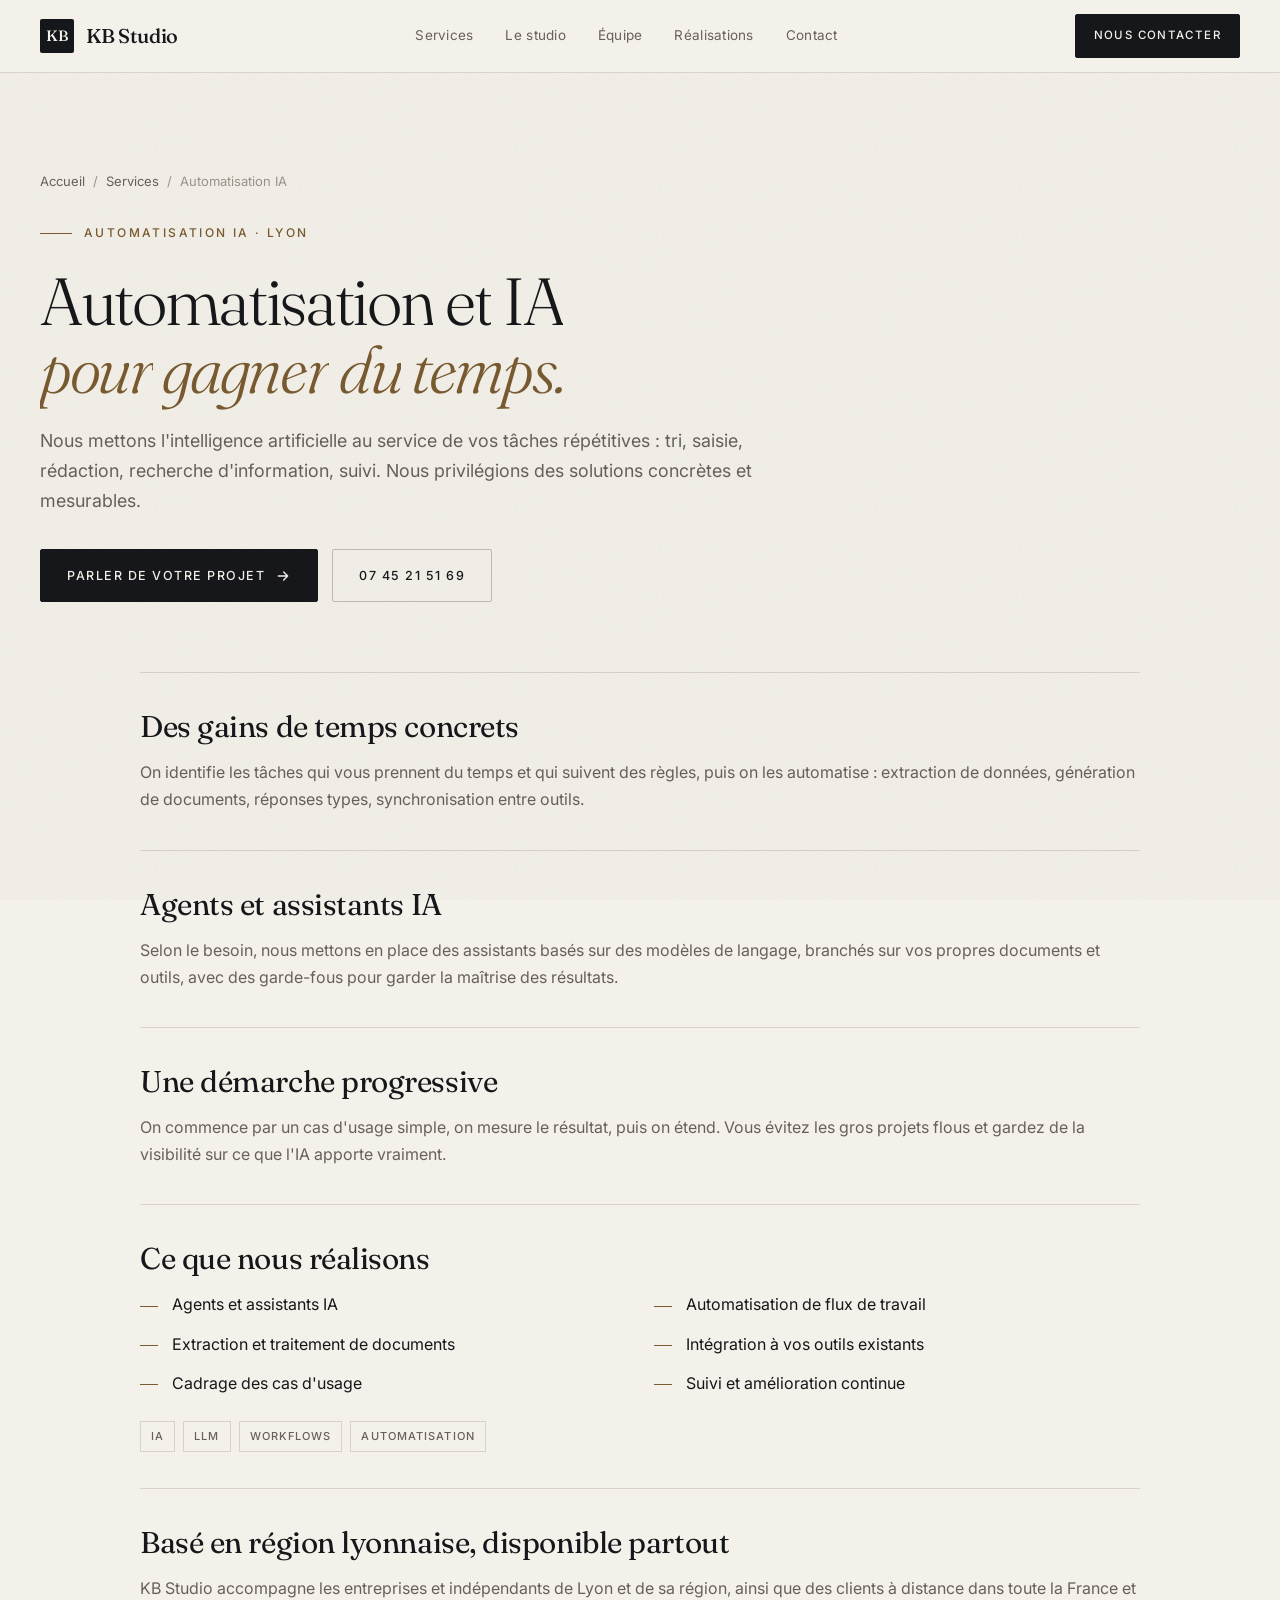
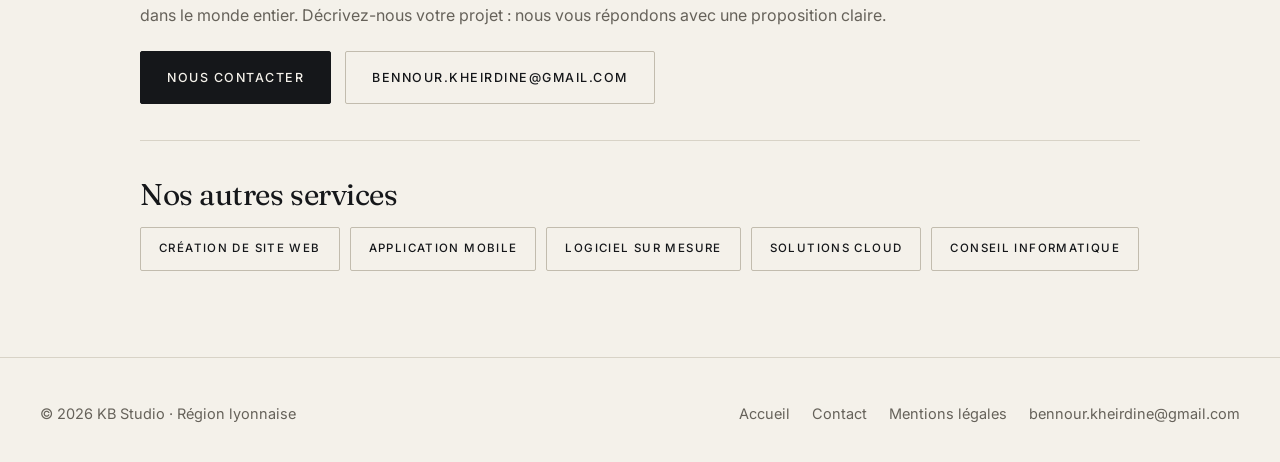
==== commit 63f61669: "Add files via upload" ====
--- a/automatisation-ia-lyon.html
+++ b/automatisation-ia-lyon.html
@@ -32,20 +32,20 @@
     <a class="brand" href="index.html"><span class="brand-mark">KB</span>KB Studio</a>
     <nav class="nav-links" aria-label="Navigation principale">
       <a href="index.html#services" class="active">Services</a>
-      <a href="index.html#apropos">À propos</a>
+      <a href="index.html#apropos">Le studio</a>
       <a href="index.html#equipe">Équipe</a>
       <a href="index.html#projet">Réalisations</a>
       <a href="contact.html">Contact</a>
     </nav>
     <div class="nav-cta">
-      <a class="btn btn-primary btn-sm magnetic" href="contact.html">Me contacter</a>
+      <a class="btn btn-primary btn-sm magnetic" href="contact.html">Nous contacter</a>
       <button class="burger" aria-label="Ouvrir le menu" aria-expanded="false"><i></i><i></i></button>
     </div>
   </header>
   <nav class="mobile-menu" aria-label="Menu mobile">
     <a href="index.html">Accueil</a>
     <a href="index.html#services">Services</a>
-    <a href="index.html#apropos">À propos</a>
+    <a href="index.html#apropos">Le studio</a>
     <a href="index.html#projet">Réalisations</a>
     <a href="contact.html" class="grad">Contact →</a>
   </nav>
@@ -56,9 +56,9 @@
         <nav class="crumbs reveal" aria-label="Fil d'Ariane"><a href="index.html">Accueil</a><span>/</span><a href="index.html#services">Services</a><span>/</span>Automatisation IA</nav>
         <span class="eyebrow reveal">Automatisation IA · Lyon</span>
         <h1 data-split style="--d:100ms">Automatisation et IA<br><span class="grad">pour gagner du temps.</span></h1>
-        <p class="lead reveal" style="--d:500ms">Je mets l'intelligence artificielle au service de vos tâches répétitives : tri, saisie, rédaction, recherche d'information, suivi. Ingénieur informatique spécialisé en IA, diplômé d'un Mastère de Mines Paris, je privilégie des solutions concrètes et mesurables.</p>
+        <p class="lead reveal" style="--d:500ms">Nous mettons l'intelligence artificielle au service de vos tâches répétitives : tri, saisie, rédaction, recherche d'information, suivi. Nous privilégions des solutions concrètes et mesurables.</p>
         <div class="hero-actions reveal" style="--d:650ms">
-          <a class="btn btn-primary magnetic" href="contact.html">Parler de mon projet
+          <a class="btn btn-primary magnetic" href="contact.html">Parler de votre projet
             <svg viewBox="0 0 24 24" fill="none" stroke="currentColor" stroke-width="2" stroke-linecap="round" stroke-linejoin="round"><path d="M5 12h14M13 6l6 6-6 6"/></svg>
           </a>
           <a class="btn btn-ghost magnetic" href="tel:+33745215169">07 45 21 51 69</a>
@@ -75,7 +75,7 @@
 
         <article class="legal-card reveal">
           <h2>Agents et assistants IA</h2>
-          <p>Selon le besoin, je mets en place des assistants basés sur des modèles de langage, branchés sur vos propres documents et outils, avec des garde-fous pour garder la maîtrise des résultats.</p>
+          <p>Selon le besoin, nous mettons en place des assistants basés sur des modèles de langage, branchés sur vos propres documents et outils, avec des garde-fous pour garder la maîtrise des résultats.</p>
         </article>
 
         <article class="legal-card reveal">
@@ -84,7 +84,7 @@
         </article>
 
         <article class="legal-card reveal">
-          <h2>Ce que je réalise</h2>
+          <h2>Ce que nous réalisons</h2>
           <ul class="checks">
             <li>Agents et assistants IA</li>
             <li>Automatisation de flux de travail</li>
@@ -98,15 +98,15 @@
 
         <article class="legal-card reveal">
           <h2>Basé en région lyonnaise, disponible partout</h2>
-          <p>KB Studio accompagne les entreprises et indépendants de Lyon et de sa région, ainsi que des clients à distance dans toute la France et dans le monde entier. Décrivez-moi votre projet : je vous réponds avec une proposition claire.</p>
+          <p>KB Studio accompagne les entreprises et indépendants de Lyon et de sa région, ainsi que des clients à distance dans toute la France et dans le monde entier. Décrivez-nous votre projet : nous vous répondons avec une proposition claire.</p>
           <div class="hero-actions" style="margin-top:22px">
-            <a class="btn btn-primary magnetic" href="contact.html">Me contacter</a>
+            <a class="btn btn-primary magnetic" href="contact.html">Nous contacter</a>
             <a class="btn btn-ghost magnetic" href="mailto:bennour.kheirdine@gmail.com">bennour.kheirdine@gmail.com</a>
           </div>
         </article>
 
         <article class="legal-card reveal">
-          <h2>Mes autres services</h2>
+          <h2>Nos autres services</h2>
           <div class="related">
             <a class="btn btn-ghost btn-sm" href="creation-site-web-lyon.html">Création de site web</a>
             <a class="btn btn-ghost btn-sm" href="developpement-application-mobile-lyon.html">Application mobile</a>
--- a/styles.css
+++ b/styles.css
@@ -512,3 +512,4 @@
 @media (max-width: 820px) { .hero-art { top: 140px; right: -22vw; width: 86vw; opacity: 0.32; transform: translateY(var(--sy, 0px)); } }
 @media (prefers-reduced-motion: reduce) { .hero-art .draw { stroke-dashoffset: 0; } .art-ticks, .art-orbit { animation: none; } }
 #projet .project { color: var(--ink); }
+.profile dd a { color: var(--accent); text-decoration: underline; text-underline-offset: 3px; }
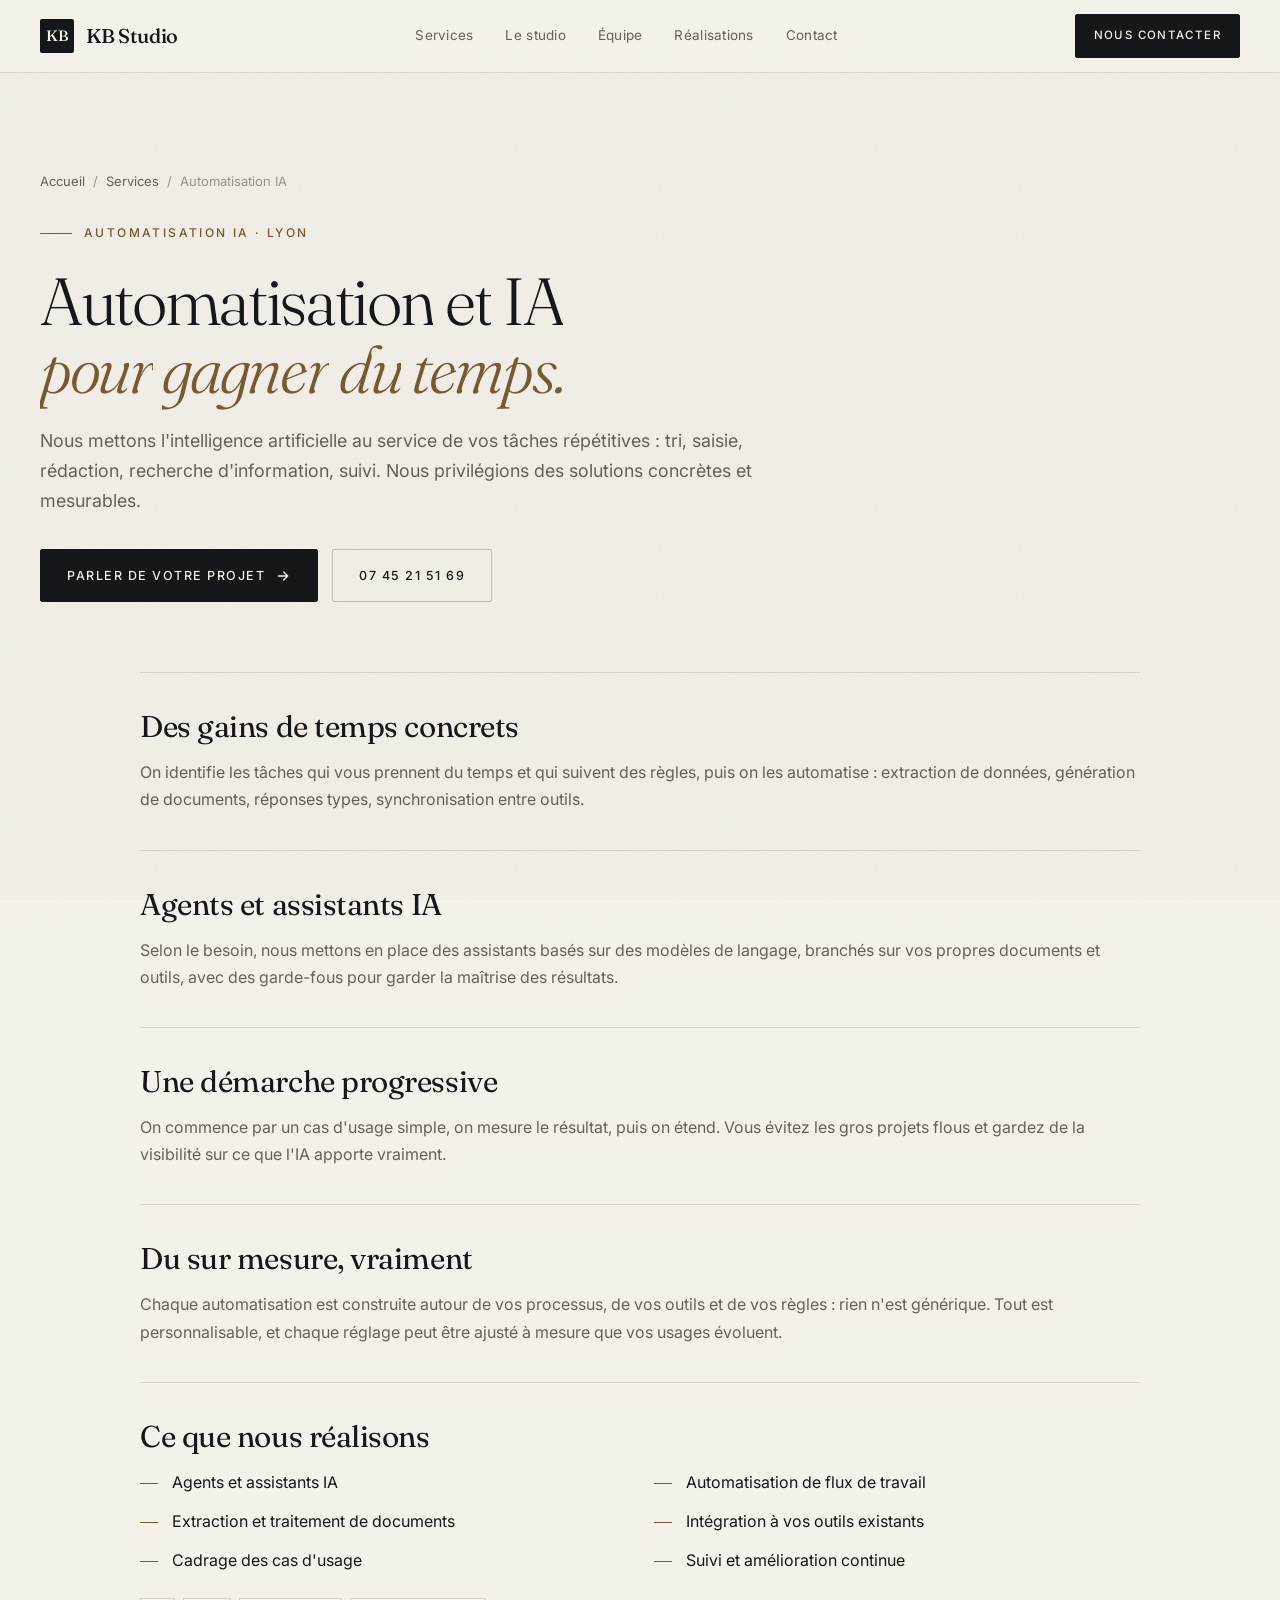
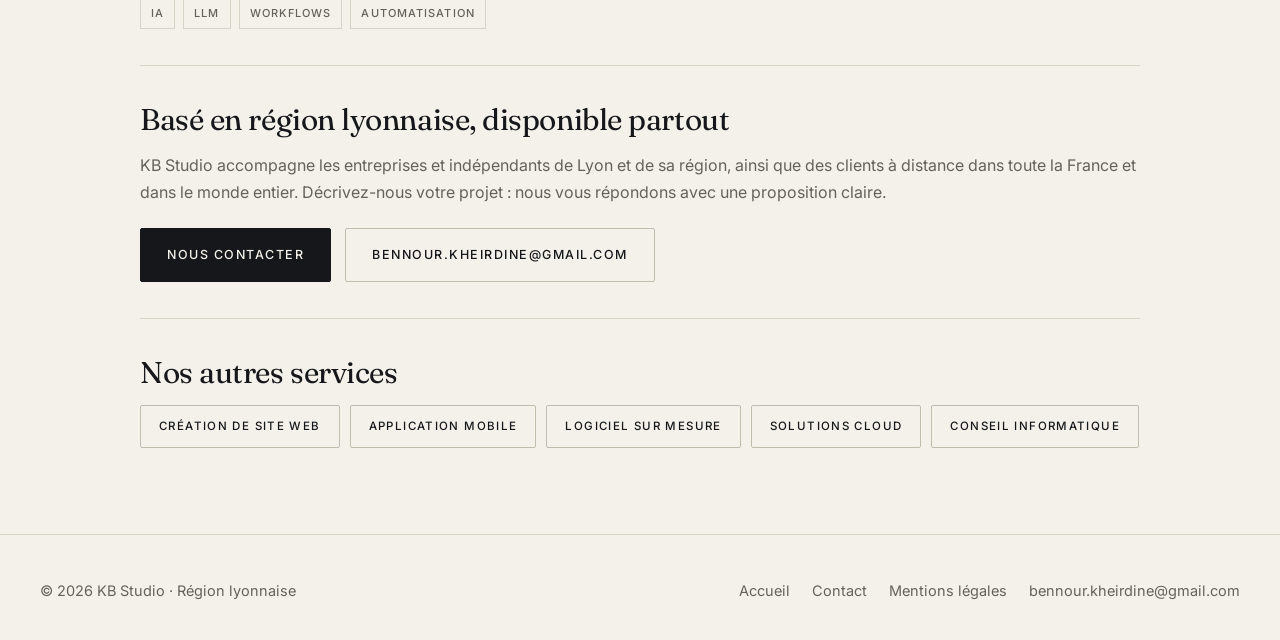
==== commit 768e5150: "Add files via upload" ====
--- a/automatisation-ia-lyon.html
+++ b/automatisation-ia-lyon.html
@@ -3,7 +3,7 @@
 <head>
   <meta charset="utf-8">
   <meta name="viewport" content="width=device-width, initial-scale=1">
-  <title>Automatisation et IA à Lyon | KB Studio</title>
+  <title>Automatisation et IA sur mesure à Lyon | KB Studio</title>
   <meta name="description" content="Automatisation par intelligence artificielle en région lyonnaise : agents, assistants et flux automatisés pour faire gagner du temps à vos équipes.">
   <meta name="author" content="Kheir-dine Bennour">
   <meta name="robots" content="index, follow, max-image-preview:large">
@@ -11,7 +11,7 @@
   <meta property="og:type" content="website">
   <meta property="og:locale" content="fr_FR">
   <meta property="og:site_name" content="KB Studio">
-  <meta property="og:title" content="Automatisation et IA à Lyon | KB Studio">
+  <meta property="og:title" content="Automatisation et IA sur mesure à Lyon | KB Studio">
   <meta property="og:description" content="Automatisation par intelligence artificielle en région lyonnaise : agents, assistants et flux automatisés pour faire gagner du temps à vos équipes.">
   <meta property="og:url" content="https://kheirdine69.github.io/kb-studio/automatisation-ia-lyon.html">
   <meta property="og:image" content="https://kheirdine69.github.io/kb-studio/og-image.png">
@@ -84,6 +84,11 @@
         </article>
 
         <article class="legal-card reveal">
+          <h2>Du sur mesure, vraiment</h2>
+          <p>Chaque automatisation est construite autour de vos processus, de vos outils et de vos règles : rien n'est générique. Tout est personnalisable, et chaque réglage peut être ajusté à mesure que vos usages évoluent.</p>
+        </article>
+
+        <article class="legal-card reveal">
           <h2>Ce que nous réalisons</h2>
           <ul class="checks">
             <li>Agents et assistants IA</li>
--- a/styles.css
+++ b/styles.css
@@ -513,3 +513,19 @@
 @media (prefers-reduced-motion: reduce) { .hero-art .draw { stroke-dashoffset: 0; } .art-ticks, .art-orbit { animation: none; } }
 #projet .project { color: var(--ink); }
 .profile dd a { color: var(--accent); text-decoration: underline; text-underline-offset: 3px; }
+
+/* Section « sur mesure » : bande sombre pour marquer le message */
+#surmesure { background: var(--night); color: var(--bg); overflow: hidden; }
+#surmesure::before { content: ""; position: absolute; right: -200px; top: -200px; width: 680px; height: 680px; border-radius: 50%; pointer-events: none; background: repeating-radial-gradient(circle, transparent 0 58px, rgba(244, 241, 234, 0.07) 59px 60px); -webkit-mask-image: radial-gradient(circle, #000 25%, transparent 70%); mask-image: radial-gradient(circle, #000 25%, transparent 70%); }
+#surmesure .wrap { position: relative; }
+#surmesure .title { color: var(--bg); font-size: clamp(40px, 6.6vw, 96px); line-height: 1; }
+#surmesure .eyebrow, #surmesure .grad, #surmesure .grad .wi { color: var(--accent-2); }
+#surmesure .lead { color: rgba(244, 241, 234, 0.74); max-width: 700px; }
+#surmesure .steps { margin-top: clamp(44px, 6vw, 72px); border-top-color: rgba(244, 241, 234, 0.25); }
+#surmesure .step::before { color: var(--accent-2); }
+#surmesure .step::after { background: var(--accent-2); }
+#surmesure .step h3 { color: var(--bg); }
+#surmesure .step:hover h3 { color: var(--accent-2); }
+#surmesure .step p { color: rgba(244, 241, 234, 0.7); }
+@media (max-width: 640px) { #surmesure .title { font-size: clamp(32px, 9.5vw, 44px); } }
+.hero-art { top: 36%; width: min(500px, 36vw); opacity: 0.9; }
